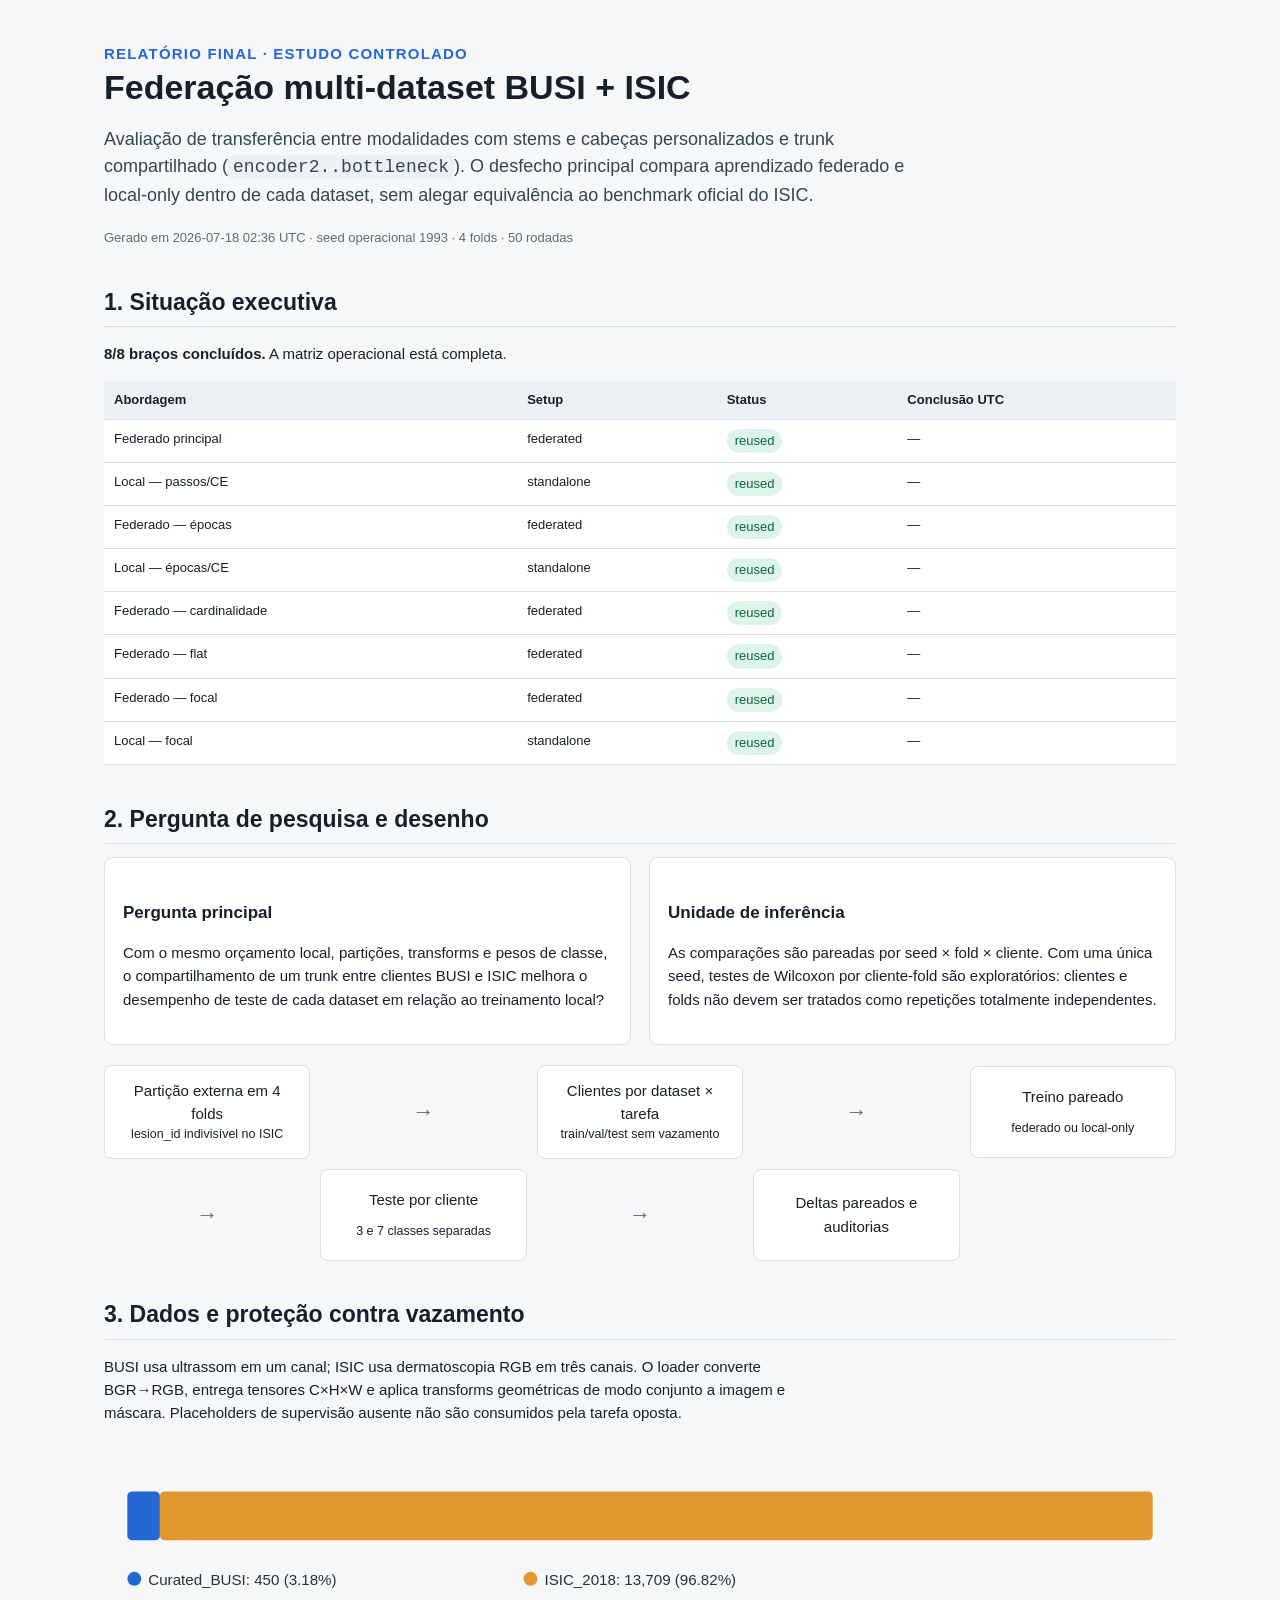
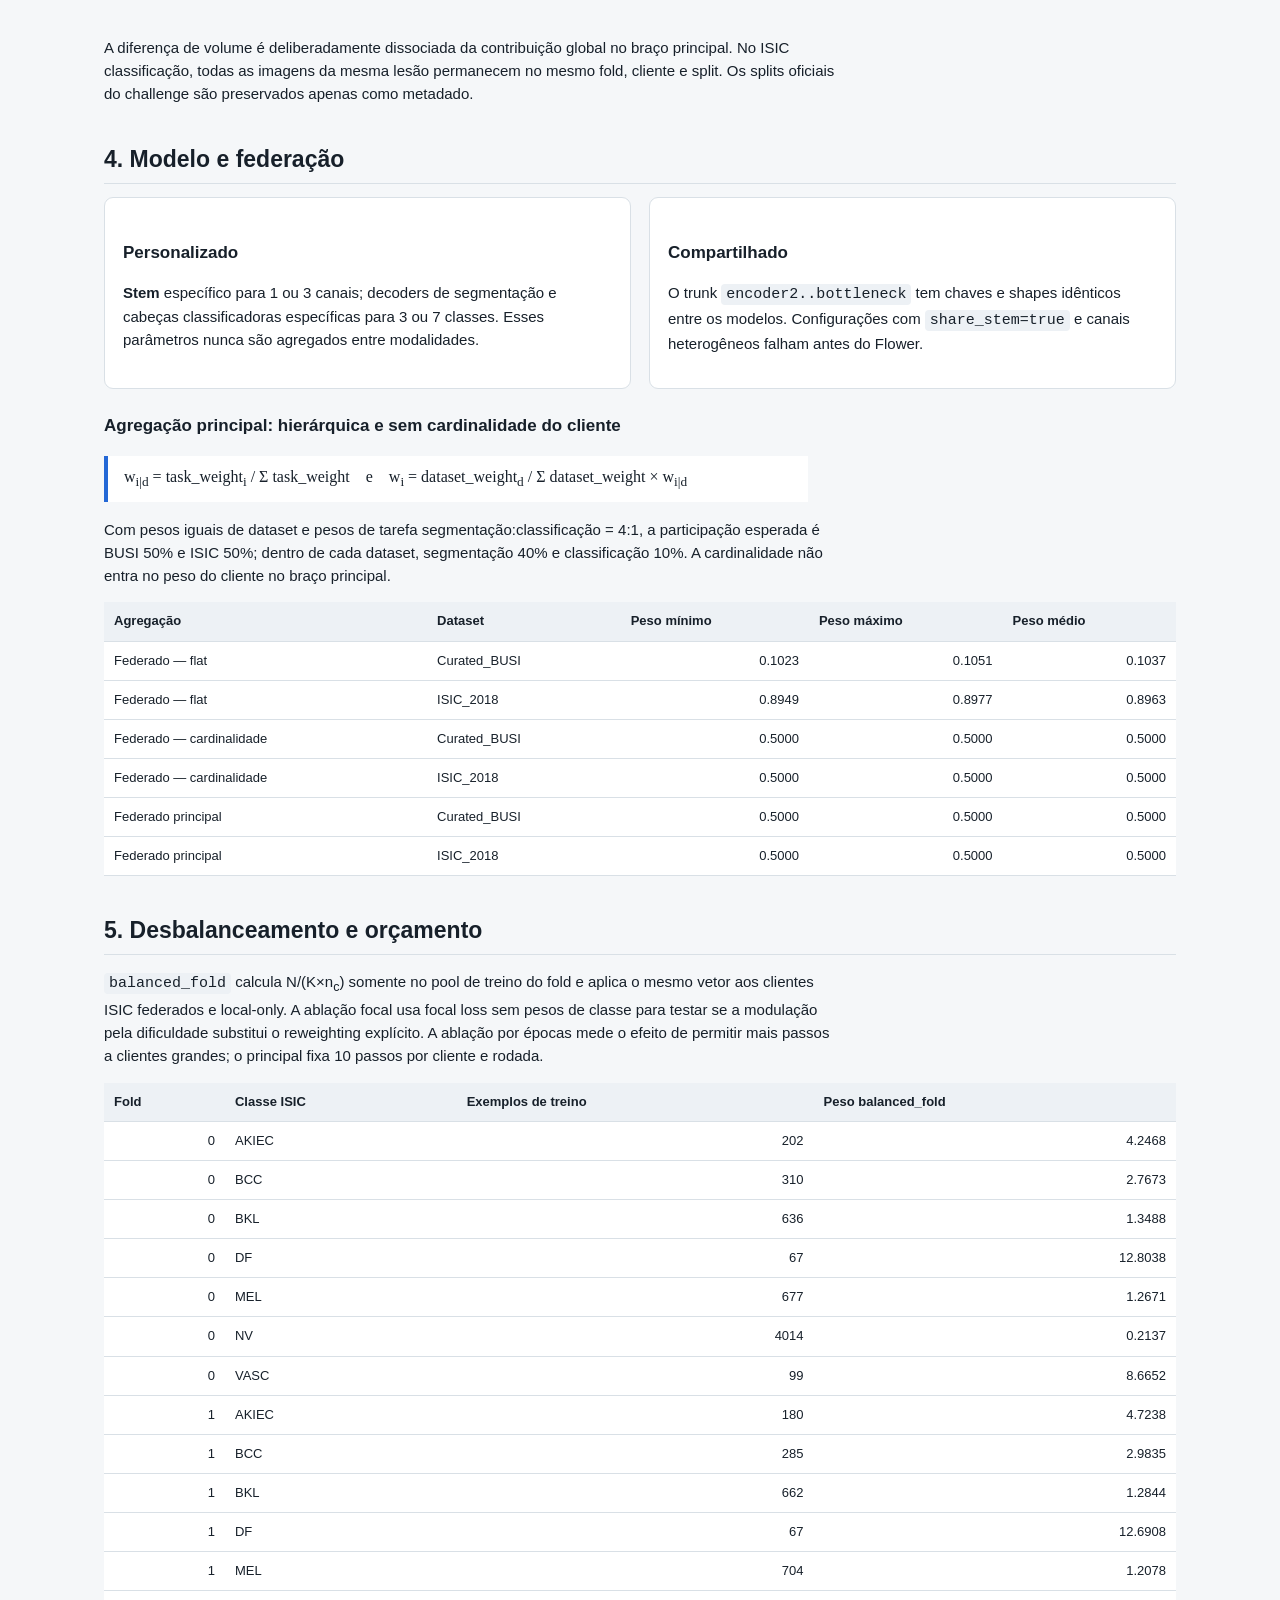
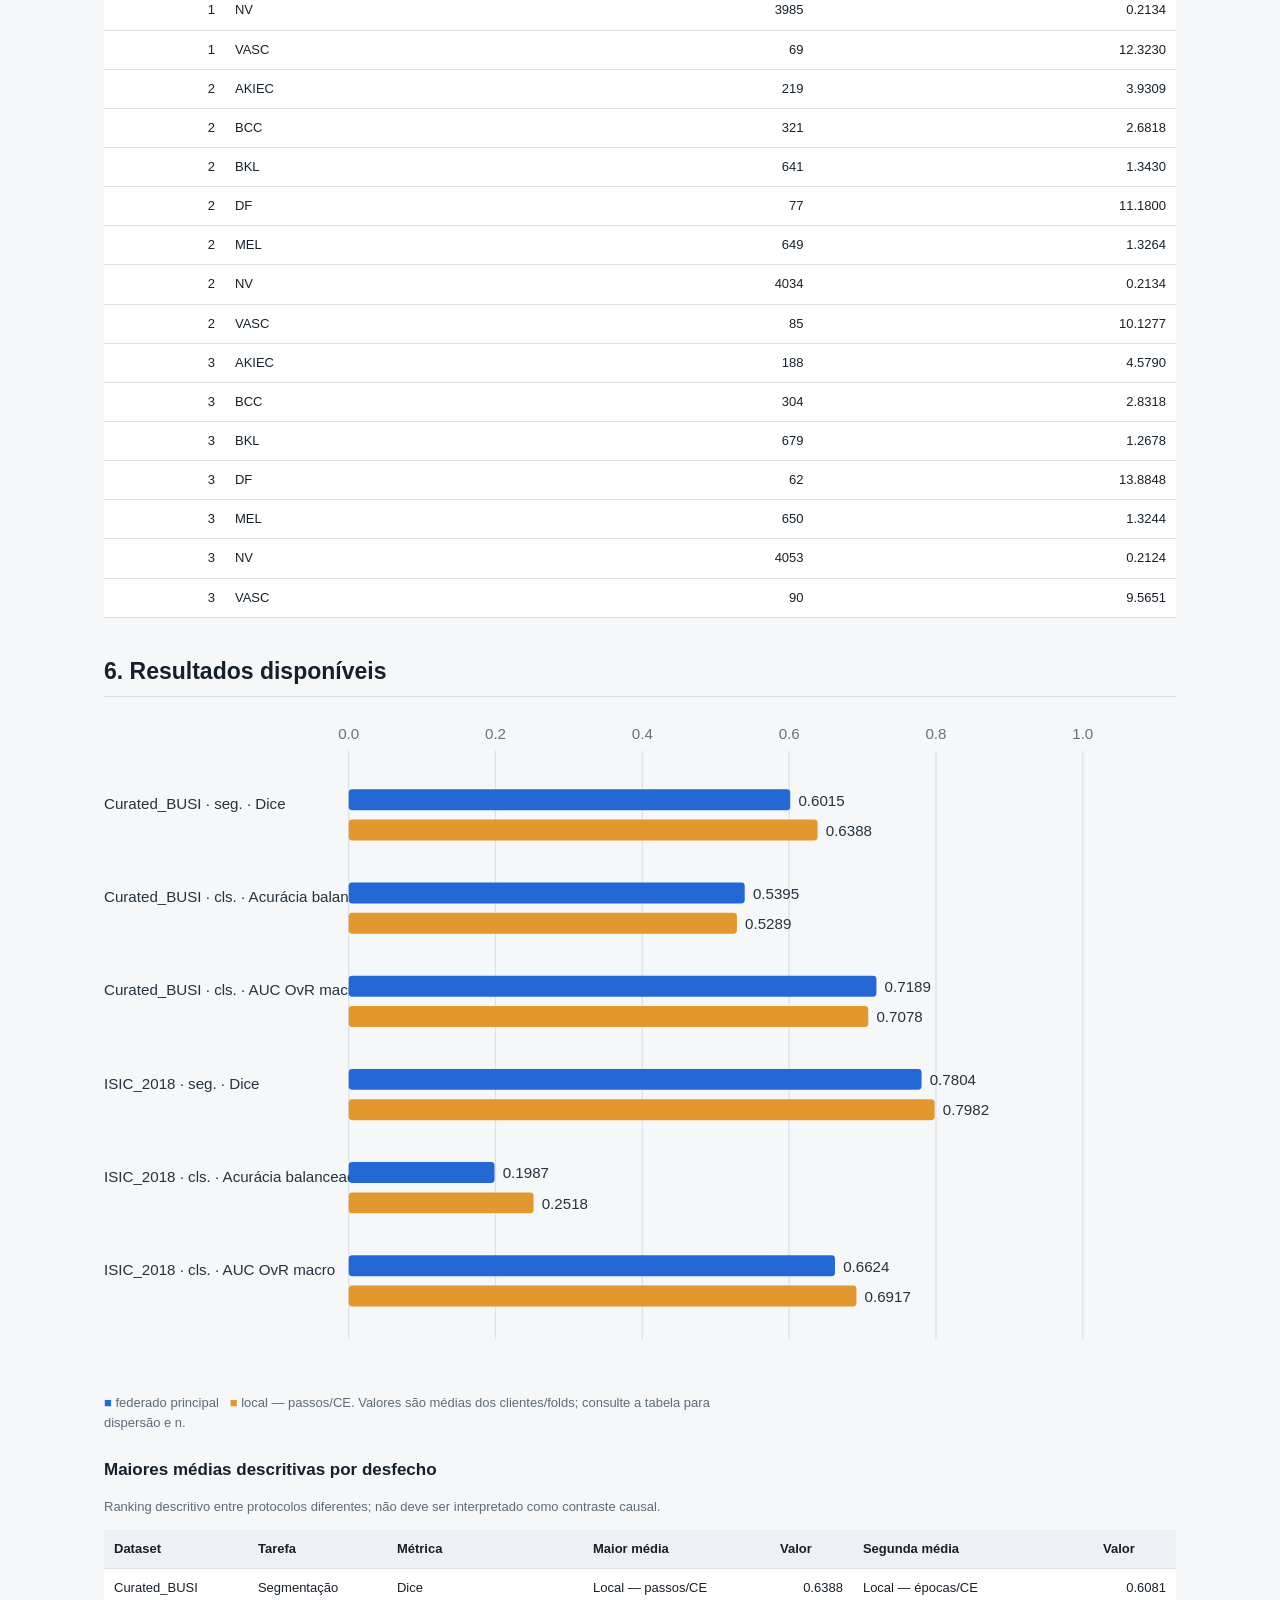
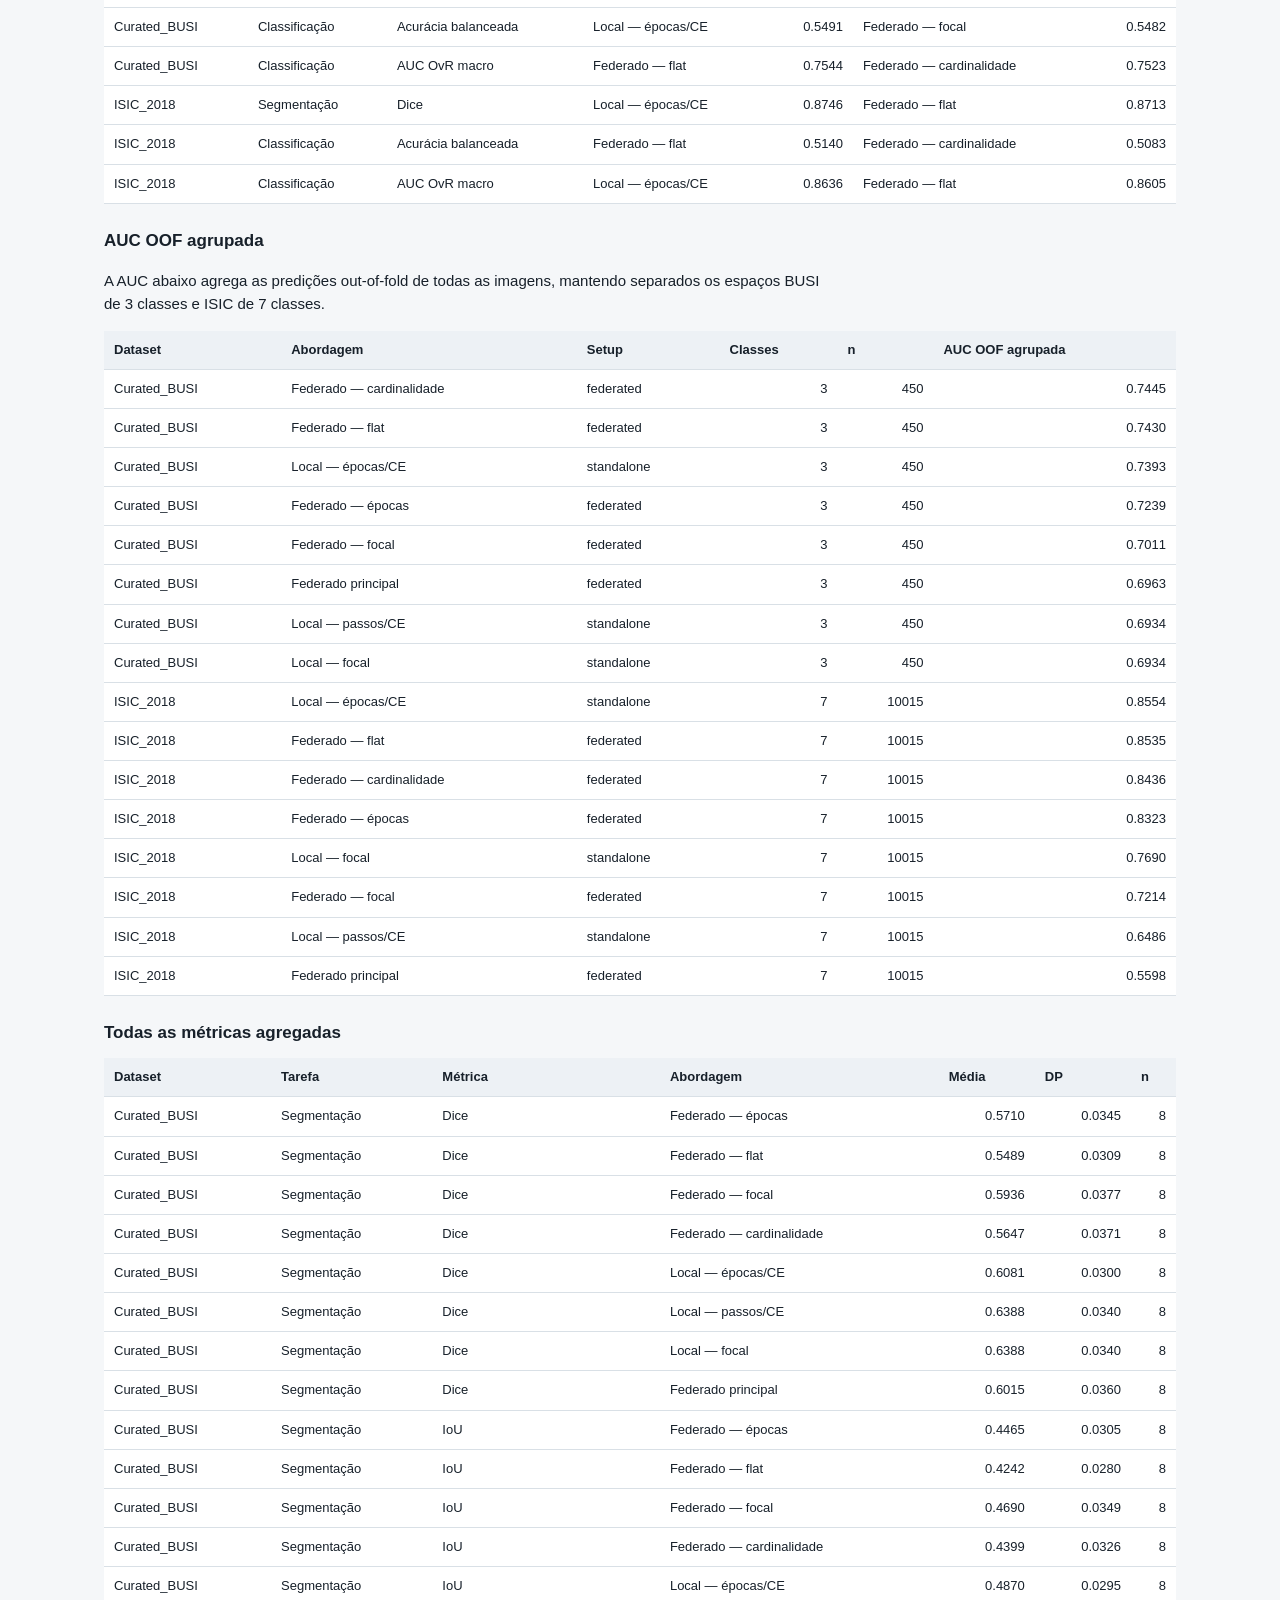
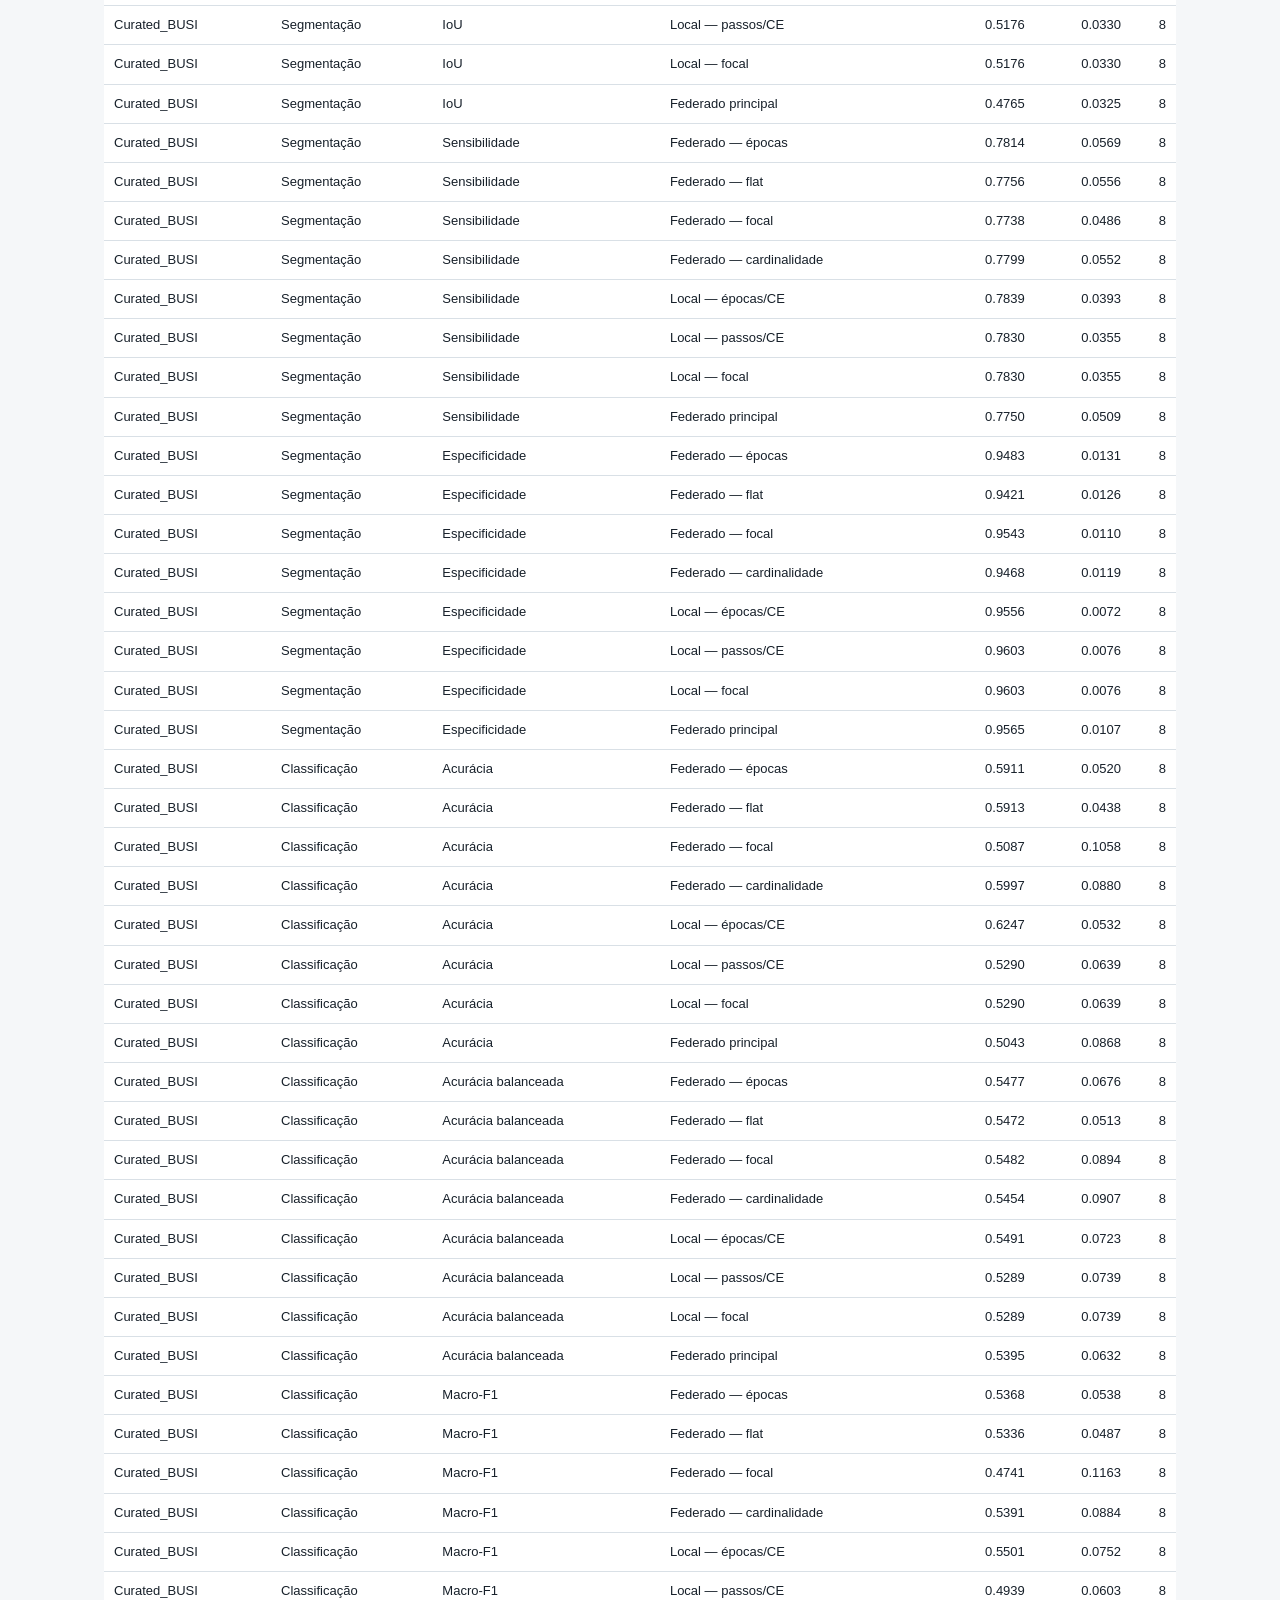
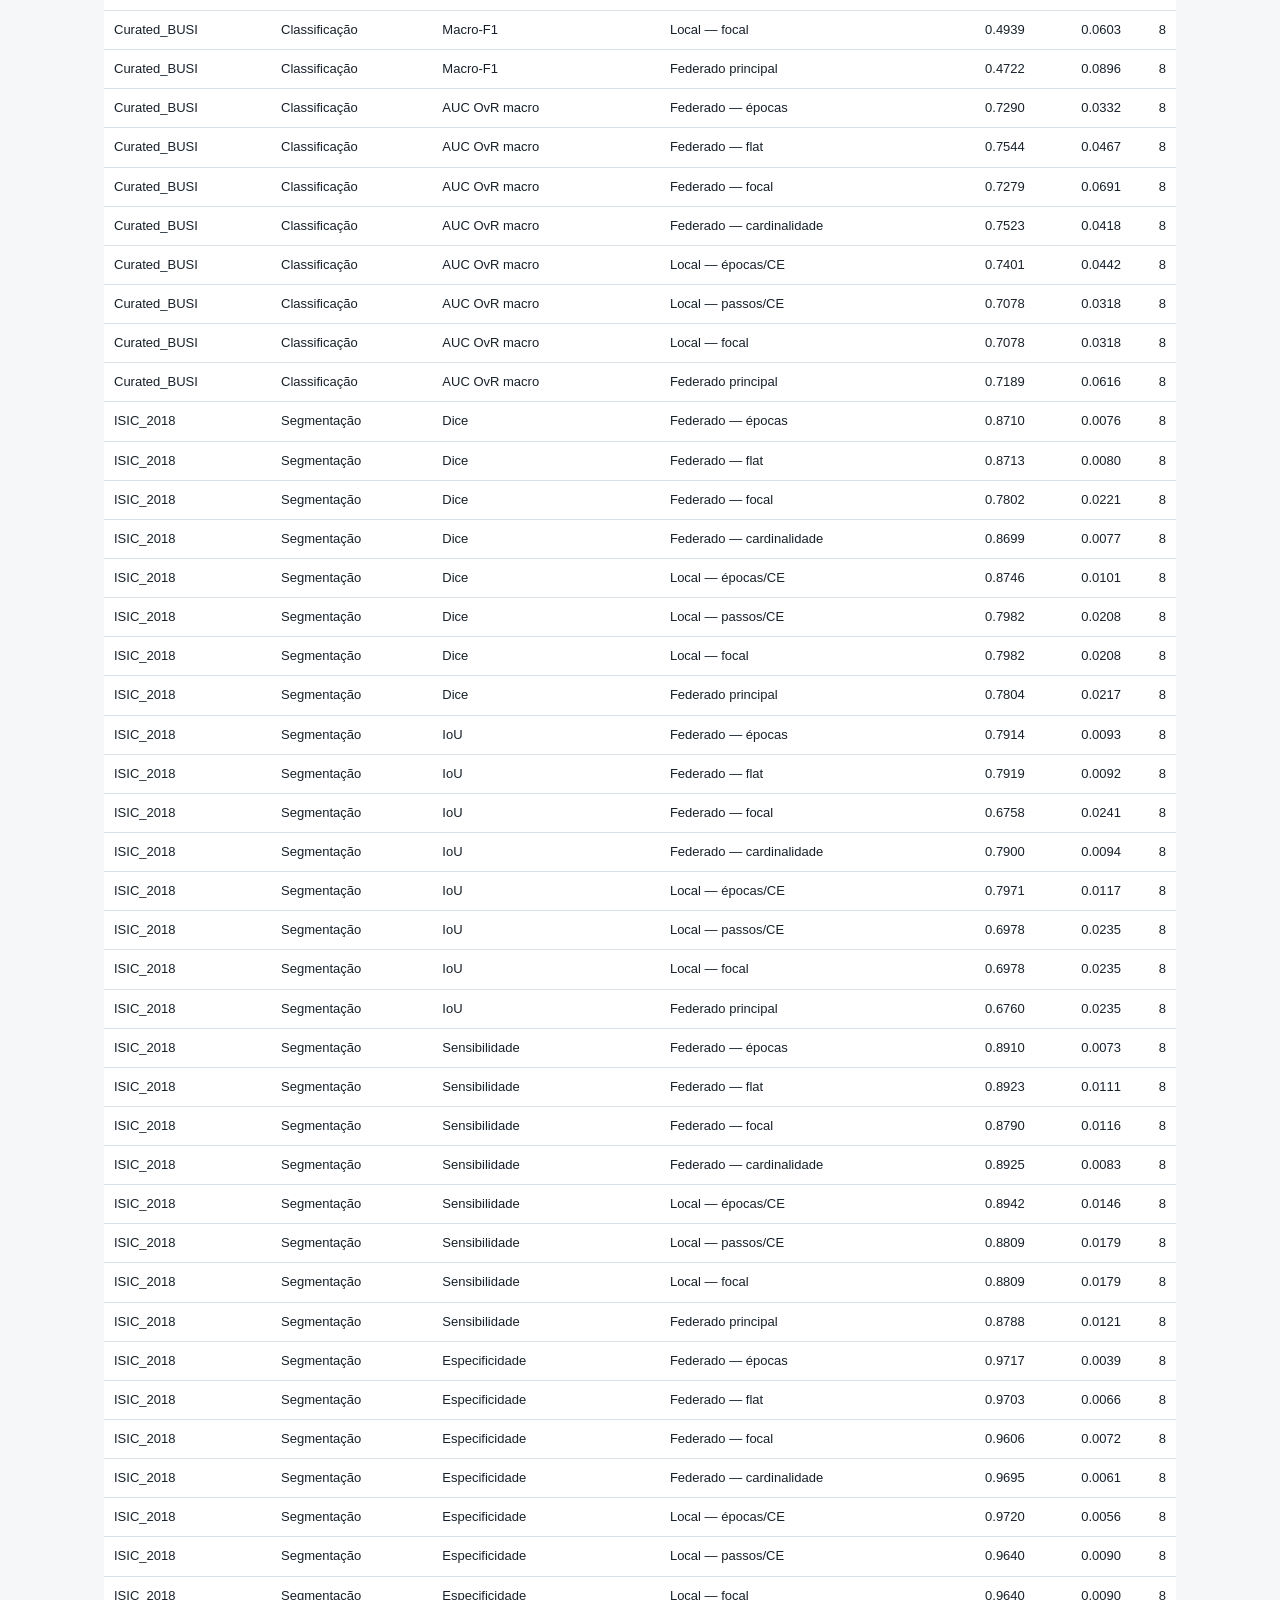
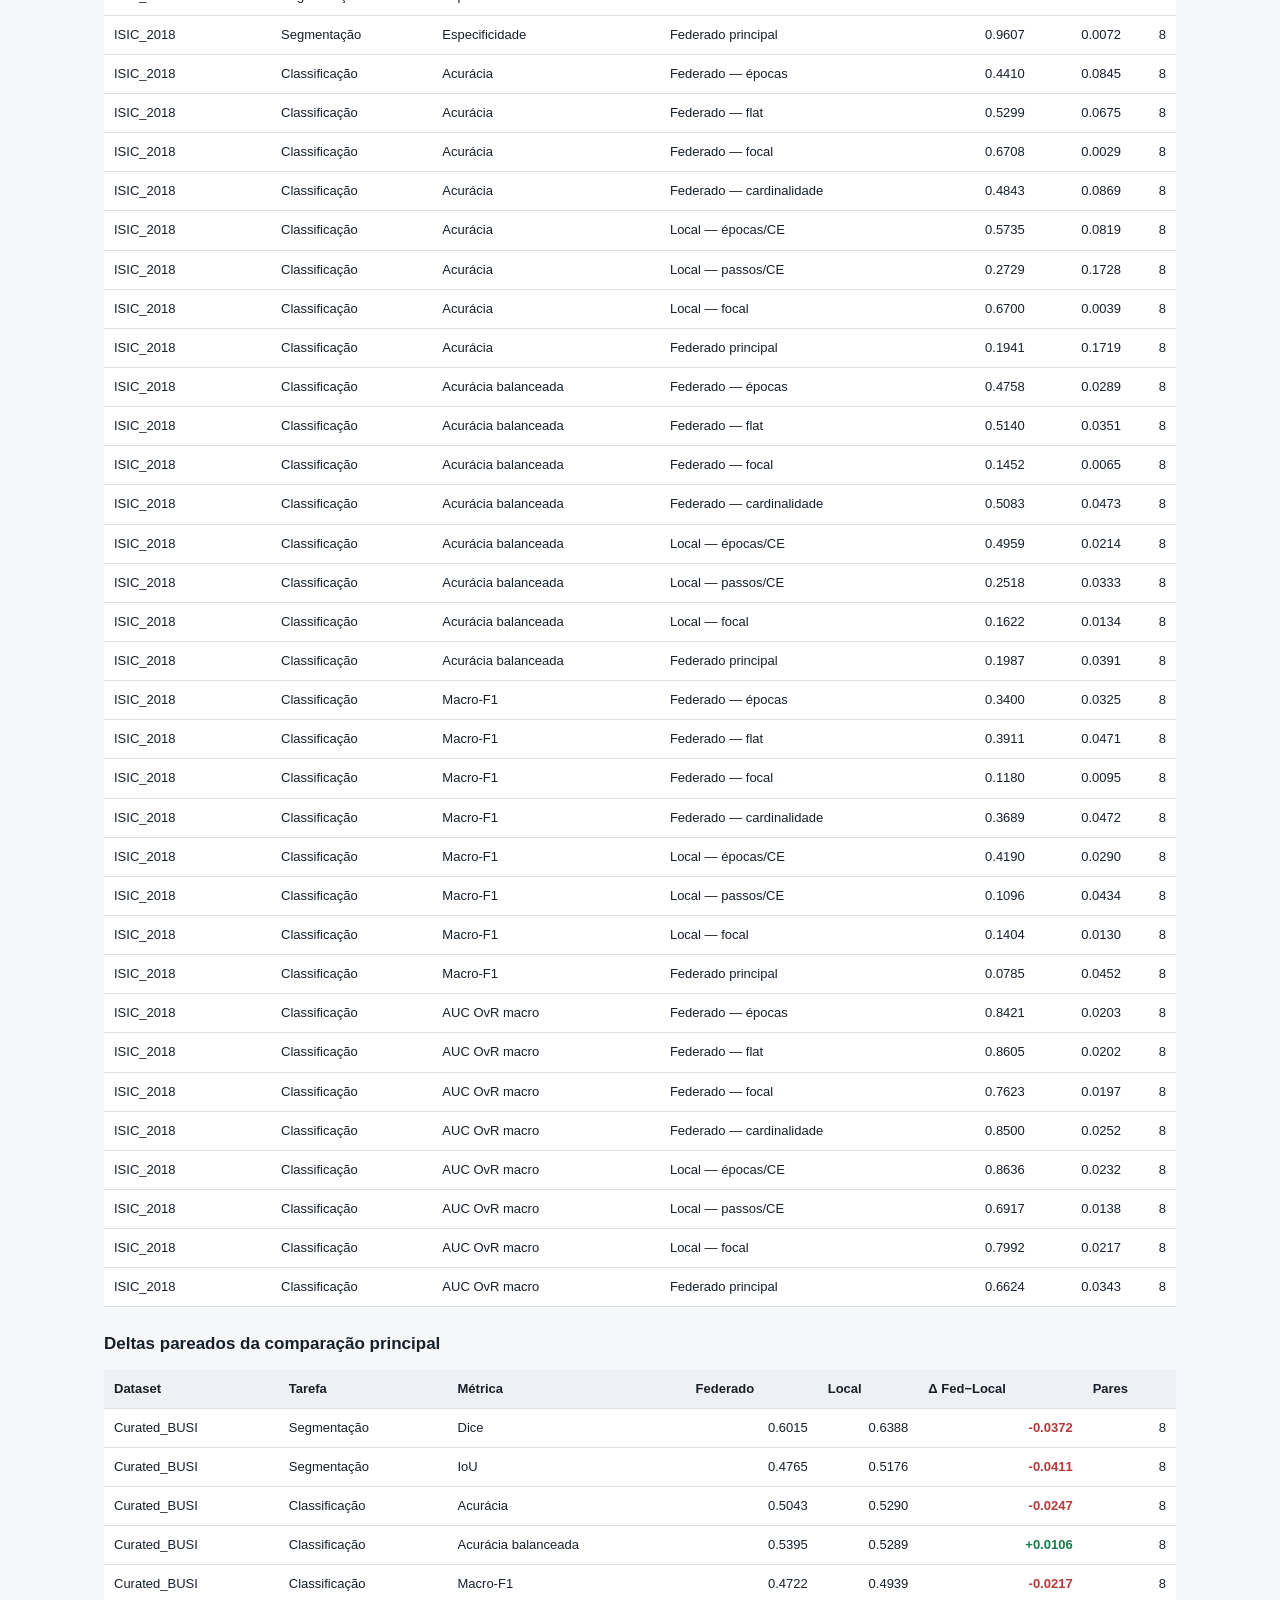
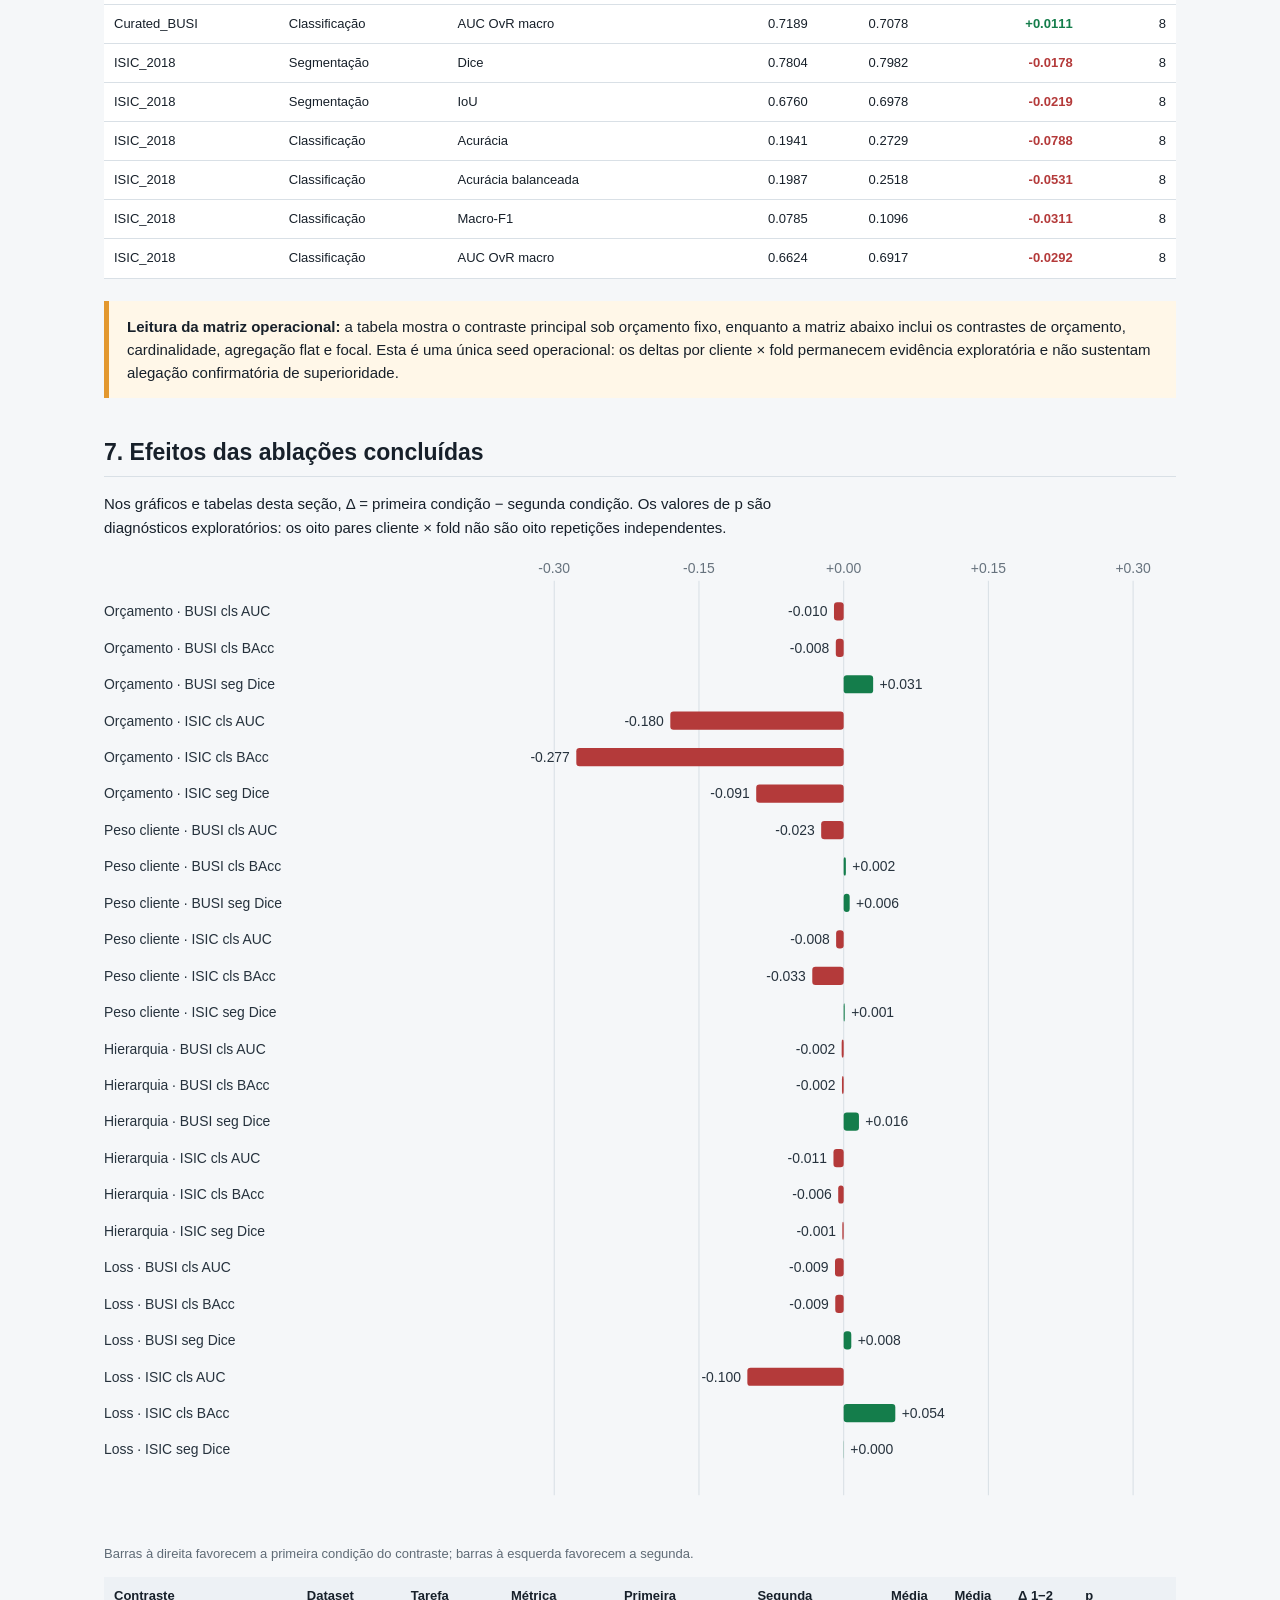
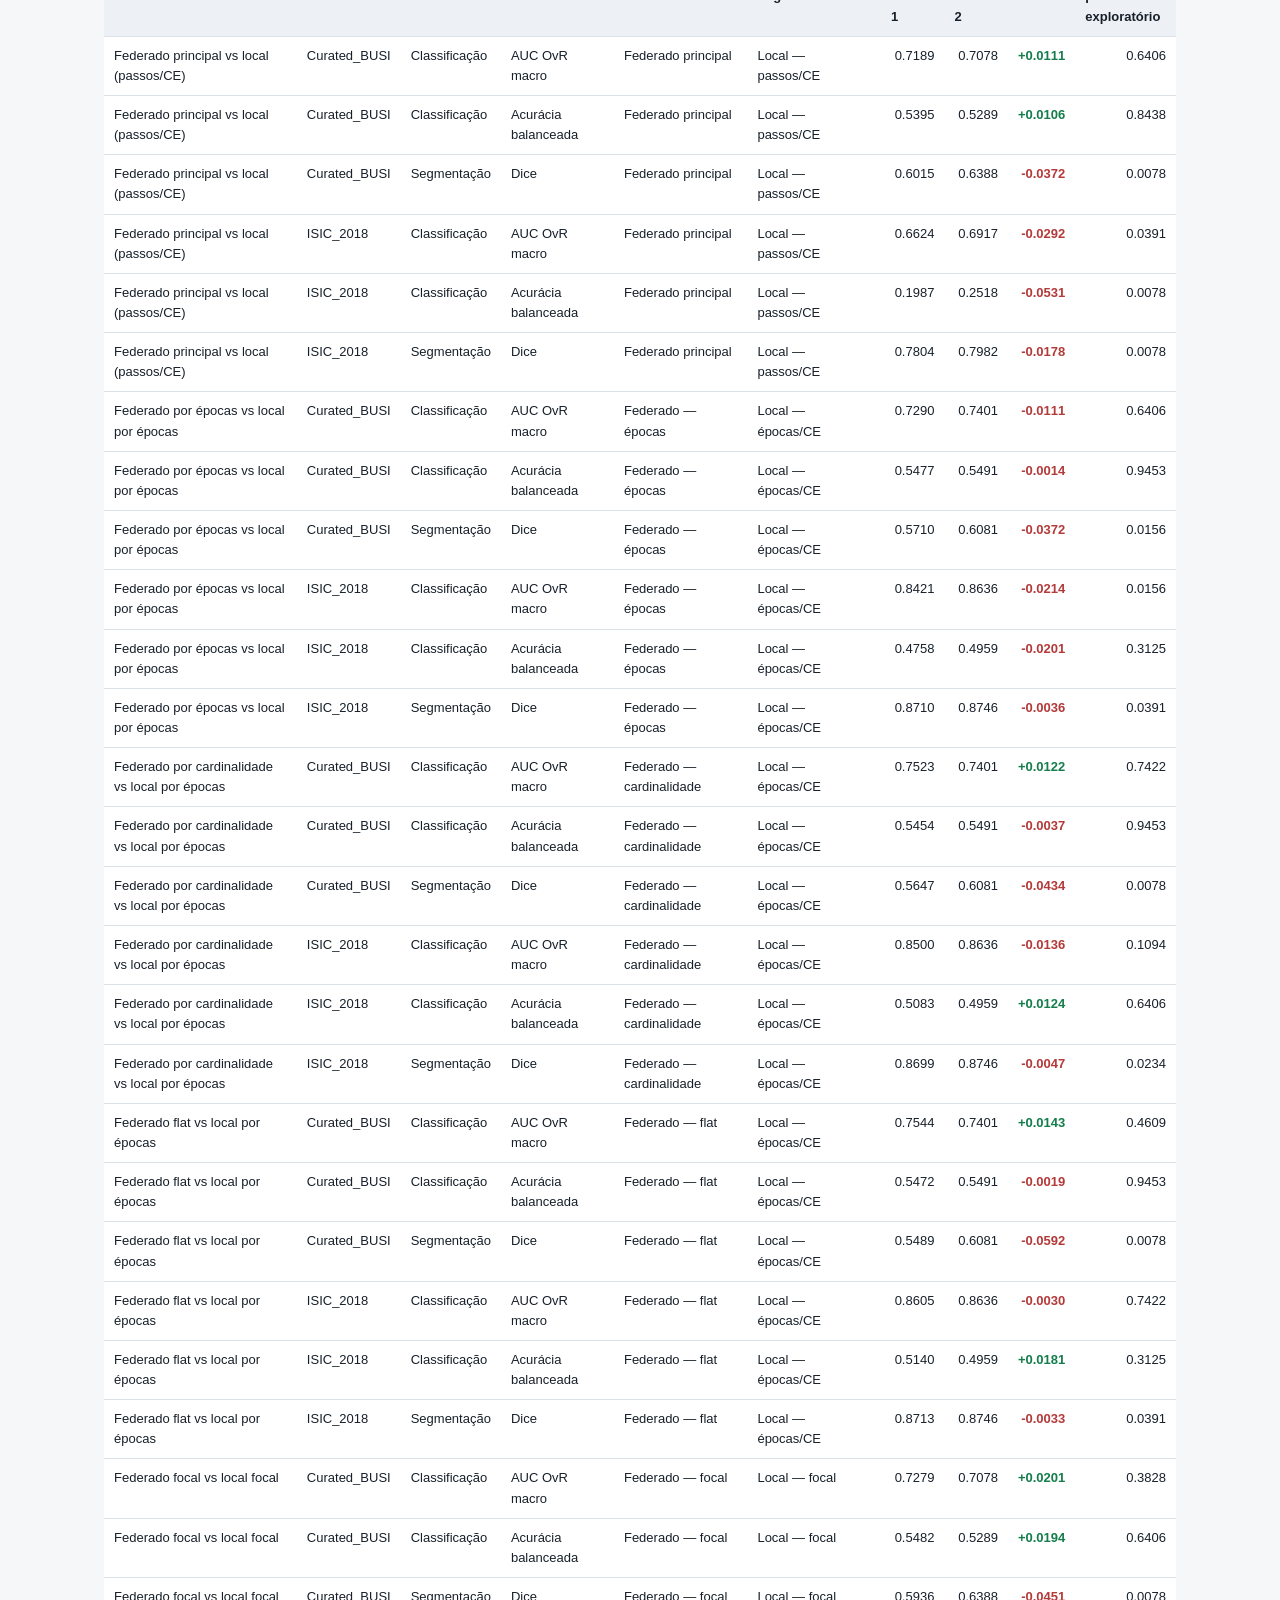
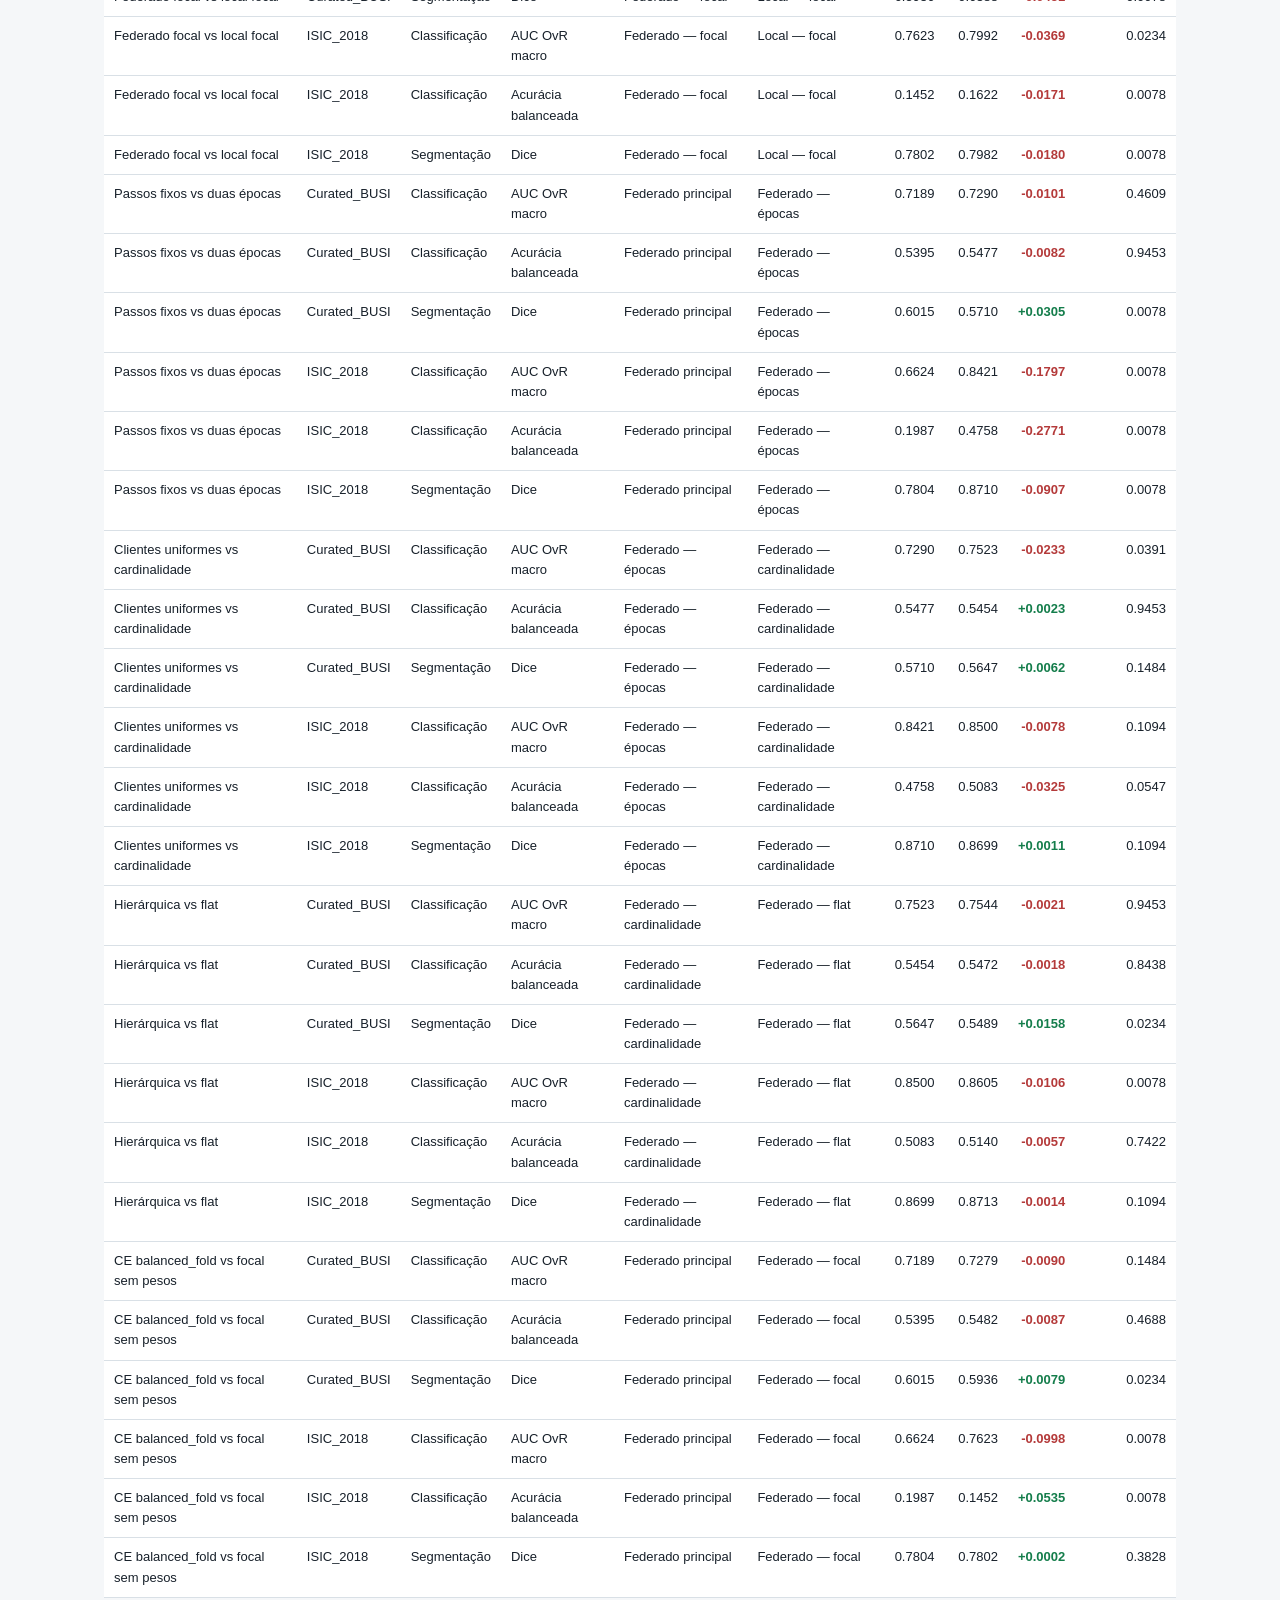
==== RELATORIO_EXECUTIVO_FEDERACAO_MULTI_DATASET.html @ 98d7ab04 "Add multi-arm federated study driver, budget/aggregation ablations Turns the single federated run in" ====
<!doctype html>
<html lang="pt-BR"><head><meta charset="utf-8"><meta name="viewport" content="width=device-width,initial-scale=1">
<title>Relatório executivo — Federação multi-dataset</title>
<style>
:root{--ink:#17202a;--muted:#5f6b76;--paper:#f5f7f9;--card:#fff;--line:#d9e0e6;--fed:#2468d6;--local:#e3982f;--ok:#147d4b;--bad:#b43a3a;--soft:#eaf1fb}
*{box-sizing:border-box} body{margin:0;background:var(--paper);color:var(--ink);font:15px/1.55 Inter,Segoe UI,Arial,sans-serif} li,code{overflow-wrap:anywhere;word-break:break-word}
main{max-width:1120px;margin:auto;padding:42px 24px 80px} h1{font-size:34px;line-height:1.15;margin:.2rem 0 .7rem} h2{font-size:23px;margin:2.3rem 0 .8rem;border-bottom:1px solid var(--line);padding-bottom:.35rem} h3{font-size:17px;margin:1.5rem 0 .45rem} p{max-width:88ch} .eyebrow{color:var(--fed);font-weight:700;letter-spacing:.08em;text-transform:uppercase} .lead{font-size:18px;color:#374451;max-width:82ch} .meta{color:var(--muted);font-size:13px} .notice{border-left:5px solid var(--local);background:#fff7e8;padding:14px 18px;margin:22px 0} .grid2{display:grid;grid-template-columns:repeat(2,minmax(0,1fr));gap:18px} .card{background:var(--card);border:1px solid var(--line);border-radius:9px;padding:18px} .kpi{font-size:26px;font-weight:700} .muted{color:var(--muted)} .table-wrap{overflow-x:auto;margin:12px 0 22px} table{border-collapse:collapse;width:100%;background:var(--card);font-size:13px} th,td{padding:9px 10px;border-bottom:1px solid var(--line);text-align:left;vertical-align:top} th{background:#edf1f5;font-weight:700} td.num{text-align:right;font-variant-numeric:tabular-nums} .status{display:inline-block;padding:2px 8px;border-radius:999px;background:#e9edf1} .status-complete,.status-reused{background:#dff4e9;color:#0d653b} .status-running{background:#e5efff;color:#1f58a8} .status-failed{background:#fde5e5;color:#972929} .status-planned,.status-missing{background:#f1f2f4;color:#5e6872} .delta-pos{color:var(--ok);font-weight:700} .delta-neg{color:var(--bad);font-weight:700} .flow{display:grid;grid-template-columns:repeat(5,1fr);align-items:center;gap:10px;margin:20px 0} .flow .step{background:var(--card);border:1px solid var(--line);border-radius:8px;padding:13px;text-align:center;min-height:92px;display:grid;place-items:center} .arrow{text-align:center;color:var(--muted);font-size:22px} .chart,.composition,.effect-chart{width:100%;height:auto;overflow:visible} .chart .grid,.effect-chart .grid{stroke:#d9e0e6;stroke-width:1} .chart .tick,.chart .label,.chart .value,.composition .label,.effect-chart .tick,.effect-chart .label,.effect-chart .value{fill:#26323d;font:13px Segoe UI,Arial,sans-serif} .chart .tick,.effect-chart .tick{fill:#66727d} .effect-positive{fill:var(--ok)} .effect-negative{fill:var(--bad)} .bar-fed,.legend-fed{fill:var(--fed)} .bar-local,.legend-local{fill:var(--local)} .key-findings li{margin:.65rem 0;max-width:94ch} code{background:#edf1f5;padding:2px 5px;border-radius:4px} .formula{font:16px Cambria,serif;background:var(--card);padding:12px 16px;border-left:4px solid var(--fed)} footer{margin-top:45px;color:var(--muted);font-size:12px;border-top:1px solid var(--line);padding-top:16px}
@media(max-width:760px){.grid2{grid-template-columns:1fr}.flow{grid-template-columns:1fr}.arrow{transform:rotate(90deg)}h1{font-size:28px}main{padding:26px 14px 60px}}
@media print{body{background:#fff}main{max-width:none}.card{break-inside:avoid}}
</style></head><body><main>
<div class="eyebrow">Relatório FINAL · estudo controlado</div>
<h1>Federação multi-dataset BUSI + ISIC</h1>
<p class="lead">Avaliação de transferência entre modalidades com stems e cabeças personalizados e trunk compartilhado (<code>encoder2..bottleneck</code>). O desfecho principal compara aprendizado federado e local-only dentro de cada dataset, sem alegar equivalência ao benchmark oficial do ISIC.</p>
<p class="meta">Gerado em 2026-07-18 02:36 UTC · seed operacional 1993 · 4 folds · 50 rodadas</p>
    

<h2>1. Situação executiva</h2><p><strong>8/8 braços concluídos.</strong> A matriz operacional está completa.</p><div class="table-wrap"><table><thead><tr><th>Abordagem</th><th>Setup</th><th>Status</th><th>Conclusão UTC</th></tr></thead><tbody><tr><td>Federado principal</td><td>federated</td><td><span class="status status-reused">reused</span></td><td>—</td></tr><tr><td>Local — passos/CE</td><td>standalone</td><td><span class="status status-reused">reused</span></td><td>—</td></tr><tr><td>Federado — épocas</td><td>federated</td><td><span class="status status-reused">reused</span></td><td>—</td></tr><tr><td>Local — épocas/CE</td><td>standalone</td><td><span class="status status-reused">reused</span></td><td>—</td></tr><tr><td>Federado — cardinalidade</td><td>federated</td><td><span class="status status-reused">reused</span></td><td>—</td></tr><tr><td>Federado — flat</td><td>federated</td><td><span class="status status-reused">reused</span></td><td>—</td></tr><tr><td>Federado — focal</td><td>federated</td><td><span class="status status-reused">reused</span></td><td>—</td></tr><tr><td>Local — focal</td><td>standalone</td><td><span class="status status-reused">reused</span></td><td>—</td></tr></tbody></table></div>

<h2>2. Pergunta de pesquisa e desenho</h2>
<div class="grid2"><div class="card"><h3>Pergunta principal</h3><p>Com o mesmo orçamento local, partições, transforms e pesos de classe, o compartilhamento de um trunk entre clientes BUSI e ISIC melhora o desempenho de teste de cada dataset em relação ao treinamento local?</p></div><div class="card"><h3>Unidade de inferência</h3><p>As comparações são pareadas por seed × fold × cliente. Com uma única seed, testes de Wilcoxon por cliente-fold são exploratórios: clientes e folds não devem ser tratados como repetições totalmente independentes.</p></div></div>
<div class="flow"><div class="step">Partição externa em 4 folds<br><small>lesion_id indivisível no ISIC</small></div><div class="arrow">→</div><div class="step">Clientes por dataset × tarefa<br><small>train/val/test sem vazamento</small></div><div class="arrow">→</div><div class="step">Treino pareado<br><small>federado ou local-only</small></div><div class="arrow">→</div><div class="step">Teste por cliente<br><small>3 e 7 classes separadas</small></div><div class="arrow">→</div><div class="step">Deltas pareados e auditorias</div></div>

<h2>3. Dados e proteção contra vazamento</h2>
<p>BUSI usa ultrassom em um canal; ISIC usa dermatoscopia RGB em três canais. O loader converte BGR→RGB, entrega tensores C×H×W e aplica transforms geométricas de modo conjunto a imagem e máscara. Placeholders de supervisão ausente não são consumidos pela tarefa oposta.</p>
<svg class="composition" viewBox="0 0 920 150" role="img" aria-label="Composição das imagens únicas por dataset"><title>Composição das imagens únicas</title><rect class="bar-fed" x="20.0" y="45" width="27.968076841584857" height="42" rx="4"/><rect class="bar-local" x="47.96807684158486" y="45" width="852.0319231584152" height="42" rx="4"/><circle class="legend-fed" cx="26.0" cy="120" r="6"/><text class="label" x="38.0" y="125">Curated_BUSI: 450 (3.18%)</text><circle class="legend-local" cx="366.0" cy="120" r="6"/><text class="label" x="378.0" y="125">ISIC_2018: 13,709 (96.82%)</text></svg>
<p>A diferença de volume é deliberadamente dissociada da contribuição global no braço principal. No ISIC classificação, todas as imagens da mesma lesão permanecem no mesmo fold, cliente e split. Os splits oficiais do challenge são preservados apenas como metadado.</p>

<h2>4. Modelo e federação</h2>
<div class="grid2"><div class="card"><h3>Personalizado</h3><p><strong>Stem</strong> específico para 1 ou 3 canais; decoders de segmentação e cabeças classificadoras específicas para 3 ou 7 classes. Esses parâmetros nunca são agregados entre modalidades.</p></div><div class="card"><h3>Compartilhado</h3><p>O trunk <code>encoder2..bottleneck</code> tem chaves e shapes idênticos entre os modelos. Configurações com <code>share_stem=true</code> e canais heterogêneos falham antes do Flower.</p></div></div>
<h3>Agregação principal: hierárquica e sem cardinalidade do cliente</h3>
<p class="formula">w<sub>i|d</sub> = task_weight<sub>i</sub> / Σ task_weight &nbsp;&nbsp; e &nbsp;&nbsp; w<sub>i</sub> = dataset_weight<sub>d</sub> / Σ dataset_weight × w<sub>i|d</sub></p>
<p>Com pesos iguais de dataset e pesos de tarefa segmentação:classificação = 4:1, a participação esperada é BUSI 50% e ISIC 50%; dentro de cada dataset, segmentação 40% e classificação 10%. A cardinalidade não entra no peso do cliente no braço principal.</p>
<div class="table-wrap"><table><thead><tr><th>Agregação</th><th>Dataset</th><th>Peso mínimo</th><th>Peso máximo</th><th>Peso médio</th></tr></thead><tbody><tr><td>Federado — flat</td><td>Curated_BUSI</td><td class="num">0.1023</td><td class="num">0.1051</td><td class="num">0.1037</td></tr><tr><td>Federado — flat</td><td>ISIC_2018</td><td class="num">0.8949</td><td class="num">0.8977</td><td class="num">0.8963</td></tr><tr><td>Federado — cardinalidade</td><td>Curated_BUSI</td><td class="num">0.5000</td><td class="num">0.5000</td><td class="num">0.5000</td></tr><tr><td>Federado — cardinalidade</td><td>ISIC_2018</td><td class="num">0.5000</td><td class="num">0.5000</td><td class="num">0.5000</td></tr><tr><td>Federado principal</td><td>Curated_BUSI</td><td class="num">0.5000</td><td class="num">0.5000</td><td class="num">0.5000</td></tr><tr><td>Federado principal</td><td>ISIC_2018</td><td class="num">0.5000</td><td class="num">0.5000</td><td class="num">0.5000</td></tr></tbody></table></div>

<h2>5. Desbalanceamento e orçamento</h2>
<p><code>balanced_fold</code> calcula N/(K×n<sub>c</sub>) somente no pool de treino do fold e aplica o mesmo vetor aos clientes ISIC federados e local-only. A ablação focal usa focal loss sem pesos de classe para testar se a modulação pela dificuldade substitui o reweighting explícito. A ablação por épocas mede o efeito de permitir mais passos a clientes grandes; o principal fixa 10 passos por cliente e rodada.</p>
<div class="table-wrap"><table><thead><tr><th>Fold</th><th>Classe ISIC</th><th>Exemplos de treino</th><th>Peso balanced_fold</th></tr></thead><tbody><tr><td class="num">0</td><td>AKIEC</td><td class="num">202</td><td class="num">4.2468</td></tr><tr><td class="num">0</td><td>BCC</td><td class="num">310</td><td class="num">2.7673</td></tr><tr><td class="num">0</td><td>BKL</td><td class="num">636</td><td class="num">1.3488</td></tr><tr><td class="num">0</td><td>DF</td><td class="num">67</td><td class="num">12.8038</td></tr><tr><td class="num">0</td><td>MEL</td><td class="num">677</td><td class="num">1.2671</td></tr><tr><td class="num">0</td><td>NV</td><td class="num">4014</td><td class="num">0.2137</td></tr><tr><td class="num">0</td><td>VASC</td><td class="num">99</td><td class="num">8.6652</td></tr><tr><td class="num">1</td><td>AKIEC</td><td class="num">180</td><td class="num">4.7238</td></tr><tr><td class="num">1</td><td>BCC</td><td class="num">285</td><td class="num">2.9835</td></tr><tr><td class="num">1</td><td>BKL</td><td class="num">662</td><td class="num">1.2844</td></tr><tr><td class="num">1</td><td>DF</td><td class="num">67</td><td class="num">12.6908</td></tr><tr><td class="num">1</td><td>MEL</td><td class="num">704</td><td class="num">1.2078</td></tr><tr><td class="num">1</td><td>NV</td><td class="num">3985</td><td class="num">0.2134</td></tr><tr><td class="num">1</td><td>VASC</td><td class="num">69</td><td class="num">12.3230</td></tr><tr><td class="num">2</td><td>AKIEC</td><td class="num">219</td><td class="num">3.9309</td></tr><tr><td class="num">2</td><td>BCC</td><td class="num">321</td><td class="num">2.6818</td></tr><tr><td class="num">2</td><td>BKL</td><td class="num">641</td><td class="num">1.3430</td></tr><tr><td class="num">2</td><td>DF</td><td class="num">77</td><td class="num">11.1800</td></tr><tr><td class="num">2</td><td>MEL</td><td class="num">649</td><td class="num">1.3264</td></tr><tr><td class="num">2</td><td>NV</td><td class="num">4034</td><td class="num">0.2134</td></tr><tr><td class="num">2</td><td>VASC</td><td class="num">85</td><td class="num">10.1277</td></tr><tr><td class="num">3</td><td>AKIEC</td><td class="num">188</td><td class="num">4.5790</td></tr><tr><td class="num">3</td><td>BCC</td><td class="num">304</td><td class="num">2.8318</td></tr><tr><td class="num">3</td><td>BKL</td><td class="num">679</td><td class="num">1.2678</td></tr><tr><td class="num">3</td><td>DF</td><td class="num">62</td><td class="num">13.8848</td></tr><tr><td class="num">3</td><td>MEL</td><td class="num">650</td><td class="num">1.3244</td></tr><tr><td class="num">3</td><td>NV</td><td class="num">4053</td><td class="num">0.2124</td></tr><tr><td class="num">3</td><td>VASC</td><td class="num">90</td><td class="num">9.5651</td></tr></tbody></table></div>

<h2>6. Resultados disponíveis</h2>
<svg class="chart" viewBox="0 0 920 570" role="img" aria-label="Comparação das métricas principais entre federado e local"><title>Comparação federado principal versus local</title><line class="grid" x1="210.0" x2="210.0" y1="35" y2="540"/><text class="tick" x="210.0" y="25" text-anchor="middle">0.0</text><line class="grid" x1="336.0" x2="336.0" y1="35" y2="540"/><text class="tick" x="336.0" y="25" text-anchor="middle">0.2</text><line class="grid" x1="462.0" x2="462.0" y1="35" y2="540"/><text class="tick" x="462.0" y="25" text-anchor="middle">0.4</text><line class="grid" x1="588.0" x2="588.0" y1="35" y2="540"/><text class="tick" x="588.0" y="25" text-anchor="middle">0.6</text><line class="grid" x1="714.0" x2="714.0" y1="35" y2="540"/><text class="tick" x="714.0" y="25" text-anchor="middle">0.8</text><line class="grid" x1="840.0" x2="840.0" y1="35" y2="540"/><text class="tick" x="840.0" y="25" text-anchor="middle">1.0</text><text class="label" x="0" y="85">Curated_BUSI · seg. · Dice</text><rect class="bar-fed" x="210" y="68" width="378.9518054002487" height="18" rx="3"/><text class="value" x="595.9518054002488" y="82">0.6015</text><rect class="bar-local" x="210" y="94" width="402.4189828048306" height="18" rx="3"/><text class="value" x="619.4189828048306" y="108">0.6388</text><text class="label" x="0" y="165">Curated_BUSI · cls. · Acurácia balanceada</text><rect class="bar-fed" x="210" y="148" width="339.8854166666667" height="18" rx="3"/><text class="value" x="556.8854166666667" y="162">0.5395</text><rect class="bar-local" x="210" y="174" width="333.1909722222223" height="18" rx="3"/><text class="value" x="550.1909722222223" y="188">0.5289</text><text class="label" x="0" y="245">Curated_BUSI · cls. · AUC OvR macro</text><rect class="bar-fed" x="210" y="228" width="452.92895168166774" height="18" rx="3"/><text class="value" x="669.9289516816677" y="242">0.7189</text><rect class="bar-local" x="210" y="254" width="445.93326848164065" height="18" rx="3"/><text class="value" x="662.9332684816407" y="268">0.7078</text><text class="label" x="0" y="325">ISIC_2018 · seg. · Dice</text><rect class="bar-fed" x="210" y="308" width="491.6227633488275" height="18" rx="3"/><text class="value" x="708.6227633488274" y="322">0.7804</text><rect class="bar-local" x="210" y="334" width="502.85858019595935" height="18" rx="3"/><text class="value" x="719.8585801959593" y="348">0.7982</text><text class="label" x="0" y="405">ISIC_2018 · cls. · Acurácia balanceada</text><rect class="bar-fed" x="210" y="388" width="125.1622163279318" height="18" rx="3"/><text class="value" x="342.1622163279318" y="402">0.1987</text><rect class="bar-local" x="210" y="414" width="158.64200715780774" height="18" rx="3"/><text class="value" x="375.6420071578077" y="428">0.2518</text><text class="label" x="0" y="485">ISIC_2018 · cls. · AUC OvR macro</text><rect class="bar-fed" x="210" y="468" width="417.33596699780213" height="18" rx="3"/><text class="value" x="634.3359669978022" y="482">0.6624</text><rect class="bar-local" x="210" y="494" width="435.7505154087919" height="18" rx="3"/><text class="value" x="652.7505154087919" y="508">0.6917</text></svg>
<p class="meta"><span style="color:var(--fed)">■</span> federado principal &nbsp; <span style="color:var(--local)">■</span> local — passos/CE. Valores são médias dos clientes/folds; consulte a tabela para dispersão e n.</p>
<h3>Maiores médias descritivas por desfecho</h3>
<p class="meta">Ranking descritivo entre protocolos diferentes; não deve ser interpretado como contraste causal.</p>
<div class="table-wrap"><table><thead><tr><th>Dataset</th><th>Tarefa</th><th>Métrica</th><th>Maior média</th><th>Valor</th><th>Segunda média</th><th>Valor</th></tr></thead><tbody><tr><td>Curated_BUSI</td><td>Segmentação</td><td>Dice</td><td>Local — passos/CE</td><td class="num">0.6388</td><td>Local — épocas/CE</td><td class="num">0.6081</td></tr><tr><td>Curated_BUSI</td><td>Classificação</td><td>Acurácia balanceada</td><td>Local — épocas/CE</td><td class="num">0.5491</td><td>Federado — focal</td><td class="num">0.5482</td></tr><tr><td>Curated_BUSI</td><td>Classificação</td><td>AUC OvR macro</td><td>Federado — flat</td><td class="num">0.7544</td><td>Federado — cardinalidade</td><td class="num">0.7523</td></tr><tr><td>ISIC_2018</td><td>Segmentação</td><td>Dice</td><td>Local — épocas/CE</td><td class="num">0.8746</td><td>Federado — flat</td><td class="num">0.8713</td></tr><tr><td>ISIC_2018</td><td>Classificação</td><td>Acurácia balanceada</td><td>Federado — flat</td><td class="num">0.5140</td><td>Federado — cardinalidade</td><td class="num">0.5083</td></tr><tr><td>ISIC_2018</td><td>Classificação</td><td>AUC OvR macro</td><td>Local — épocas/CE</td><td class="num">0.8636</td><td>Federado — flat</td><td class="num">0.8605</td></tr></tbody></table></div>

<h3>AUC OOF agrupada</h3>
<p>A AUC abaixo agrega as predições out-of-fold de todas as imagens, mantendo separados os espaços BUSI de 3 classes e ISIC de 7 classes.</p>
<div class="table-wrap"><table><thead><tr><th>Dataset</th><th>Abordagem</th><th>Setup</th><th>Classes</th><th>n</th><th>AUC OOF agrupada</th></tr></thead><tbody><tr><td>Curated_BUSI</td><td>Federado — cardinalidade</td><td>federated</td><td class="num">3</td><td class="num">450</td><td class="num">0.7445</td></tr><tr><td>Curated_BUSI</td><td>Federado — flat</td><td>federated</td><td class="num">3</td><td class="num">450</td><td class="num">0.7430</td></tr><tr><td>Curated_BUSI</td><td>Local — épocas/CE</td><td>standalone</td><td class="num">3</td><td class="num">450</td><td class="num">0.7393</td></tr><tr><td>Curated_BUSI</td><td>Federado — épocas</td><td>federated</td><td class="num">3</td><td class="num">450</td><td class="num">0.7239</td></tr><tr><td>Curated_BUSI</td><td>Federado — focal</td><td>federated</td><td class="num">3</td><td class="num">450</td><td class="num">0.7011</td></tr><tr><td>Curated_BUSI</td><td>Federado principal</td><td>federated</td><td class="num">3</td><td class="num">450</td><td class="num">0.6963</td></tr><tr><td>Curated_BUSI</td><td>Local — passos/CE</td><td>standalone</td><td class="num">3</td><td class="num">450</td><td class="num">0.6934</td></tr><tr><td>Curated_BUSI</td><td>Local — focal</td><td>standalone</td><td class="num">3</td><td class="num">450</td><td class="num">0.6934</td></tr><tr><td>ISIC_2018</td><td>Local — épocas/CE</td><td>standalone</td><td class="num">7</td><td class="num">10015</td><td class="num">0.8554</td></tr><tr><td>ISIC_2018</td><td>Federado — flat</td><td>federated</td><td class="num">7</td><td class="num">10015</td><td class="num">0.8535</td></tr><tr><td>ISIC_2018</td><td>Federado — cardinalidade</td><td>federated</td><td class="num">7</td><td class="num">10015</td><td class="num">0.8436</td></tr><tr><td>ISIC_2018</td><td>Federado — épocas</td><td>federated</td><td class="num">7</td><td class="num">10015</td><td class="num">0.8323</td></tr><tr><td>ISIC_2018</td><td>Local — focal</td><td>standalone</td><td class="num">7</td><td class="num">10015</td><td class="num">0.7690</td></tr><tr><td>ISIC_2018</td><td>Federado — focal</td><td>federated</td><td class="num">7</td><td class="num">10015</td><td class="num">0.7214</td></tr><tr><td>ISIC_2018</td><td>Local — passos/CE</td><td>standalone</td><td class="num">7</td><td class="num">10015</td><td class="num">0.6486</td></tr><tr><td>ISIC_2018</td><td>Federado principal</td><td>federated</td><td class="num">7</td><td class="num">10015</td><td class="num">0.5598</td></tr></tbody></table></div>

<h3>Todas as métricas agregadas</h3>
<div class="table-wrap"><table><thead><tr><th>Dataset</th><th>Tarefa</th><th>Métrica</th><th>Abordagem</th><th>Média</th><th>DP</th><th>n</th></tr></thead><tbody><tr><td>Curated_BUSI</td><td>Segmentação</td><td>Dice</td><td>Federado — épocas</td><td class="num">0.5710</td><td class="num">0.0345</td><td class="num">8</td></tr><tr><td>Curated_BUSI</td><td>Segmentação</td><td>Dice</td><td>Federado — flat</td><td class="num">0.5489</td><td class="num">0.0309</td><td class="num">8</td></tr><tr><td>Curated_BUSI</td><td>Segmentação</td><td>Dice</td><td>Federado — focal</td><td class="num">0.5936</td><td class="num">0.0377</td><td class="num">8</td></tr><tr><td>Curated_BUSI</td><td>Segmentação</td><td>Dice</td><td>Federado — cardinalidade</td><td class="num">0.5647</td><td class="num">0.0371</td><td class="num">8</td></tr><tr><td>Curated_BUSI</td><td>Segmentação</td><td>Dice</td><td>Local — épocas/CE</td><td class="num">0.6081</td><td class="num">0.0300</td><td class="num">8</td></tr><tr><td>Curated_BUSI</td><td>Segmentação</td><td>Dice</td><td>Local — passos/CE</td><td class="num">0.6388</td><td class="num">0.0340</td><td class="num">8</td></tr><tr><td>Curated_BUSI</td><td>Segmentação</td><td>Dice</td><td>Local — focal</td><td class="num">0.6388</td><td class="num">0.0340</td><td class="num">8</td></tr><tr><td>Curated_BUSI</td><td>Segmentação</td><td>Dice</td><td>Federado principal</td><td class="num">0.6015</td><td class="num">0.0360</td><td class="num">8</td></tr><tr><td>Curated_BUSI</td><td>Segmentação</td><td>IoU</td><td>Federado — épocas</td><td class="num">0.4465</td><td class="num">0.0305</td><td class="num">8</td></tr><tr><td>Curated_BUSI</td><td>Segmentação</td><td>IoU</td><td>Federado — flat</td><td class="num">0.4242</td><td class="num">0.0280</td><td class="num">8</td></tr><tr><td>Curated_BUSI</td><td>Segmentação</td><td>IoU</td><td>Federado — focal</td><td class="num">0.4690</td><td class="num">0.0349</td><td class="num">8</td></tr><tr><td>Curated_BUSI</td><td>Segmentação</td><td>IoU</td><td>Federado — cardinalidade</td><td class="num">0.4399</td><td class="num">0.0326</td><td class="num">8</td></tr><tr><td>Curated_BUSI</td><td>Segmentação</td><td>IoU</td><td>Local — épocas/CE</td><td class="num">0.4870</td><td class="num">0.0295</td><td class="num">8</td></tr><tr><td>Curated_BUSI</td><td>Segmentação</td><td>IoU</td><td>Local — passos/CE</td><td class="num">0.5176</td><td class="num">0.0330</td><td class="num">8</td></tr><tr><td>Curated_BUSI</td><td>Segmentação</td><td>IoU</td><td>Local — focal</td><td class="num">0.5176</td><td class="num">0.0330</td><td class="num">8</td></tr><tr><td>Curated_BUSI</td><td>Segmentação</td><td>IoU</td><td>Federado principal</td><td class="num">0.4765</td><td class="num">0.0325</td><td class="num">8</td></tr><tr><td>Curated_BUSI</td><td>Segmentação</td><td>Sensibilidade</td><td>Federado — épocas</td><td class="num">0.7814</td><td class="num">0.0569</td><td class="num">8</td></tr><tr><td>Curated_BUSI</td><td>Segmentação</td><td>Sensibilidade</td><td>Federado — flat</td><td class="num">0.7756</td><td class="num">0.0556</td><td class="num">8</td></tr><tr><td>Curated_BUSI</td><td>Segmentação</td><td>Sensibilidade</td><td>Federado — focal</td><td class="num">0.7738</td><td class="num">0.0486</td><td class="num">8</td></tr><tr><td>Curated_BUSI</td><td>Segmentação</td><td>Sensibilidade</td><td>Federado — cardinalidade</td><td class="num">0.7799</td><td class="num">0.0552</td><td class="num">8</td></tr><tr><td>Curated_BUSI</td><td>Segmentação</td><td>Sensibilidade</td><td>Local — épocas/CE</td><td class="num">0.7839</td><td class="num">0.0393</td><td class="num">8</td></tr><tr><td>Curated_BUSI</td><td>Segmentação</td><td>Sensibilidade</td><td>Local — passos/CE</td><td class="num">0.7830</td><td class="num">0.0355</td><td class="num">8</td></tr><tr><td>Curated_BUSI</td><td>Segmentação</td><td>Sensibilidade</td><td>Local — focal</td><td class="num">0.7830</td><td class="num">0.0355</td><td class="num">8</td></tr><tr><td>Curated_BUSI</td><td>Segmentação</td><td>Sensibilidade</td><td>Federado principal</td><td class="num">0.7750</td><td class="num">0.0509</td><td class="num">8</td></tr><tr><td>Curated_BUSI</td><td>Segmentação</td><td>Especificidade</td><td>Federado — épocas</td><td class="num">0.9483</td><td class="num">0.0131</td><td class="num">8</td></tr><tr><td>Curated_BUSI</td><td>Segmentação</td><td>Especificidade</td><td>Federado — flat</td><td class="num">0.9421</td><td class="num">0.0126</td><td class="num">8</td></tr><tr><td>Curated_BUSI</td><td>Segmentação</td><td>Especificidade</td><td>Federado — focal</td><td class="num">0.9543</td><td class="num">0.0110</td><td class="num">8</td></tr><tr><td>Curated_BUSI</td><td>Segmentação</td><td>Especificidade</td><td>Federado — cardinalidade</td><td class="num">0.9468</td><td class="num">0.0119</td><td class="num">8</td></tr><tr><td>Curated_BUSI</td><td>Segmentação</td><td>Especificidade</td><td>Local — épocas/CE</td><td class="num">0.9556</td><td class="num">0.0072</td><td class="num">8</td></tr><tr><td>Curated_BUSI</td><td>Segmentação</td><td>Especificidade</td><td>Local — passos/CE</td><td class="num">0.9603</td><td class="num">0.0076</td><td class="num">8</td></tr><tr><td>Curated_BUSI</td><td>Segmentação</td><td>Especificidade</td><td>Local — focal</td><td class="num">0.9603</td><td class="num">0.0076</td><td class="num">8</td></tr><tr><td>Curated_BUSI</td><td>Segmentação</td><td>Especificidade</td><td>Federado principal</td><td class="num">0.9565</td><td class="num">0.0107</td><td class="num">8</td></tr><tr><td>Curated_BUSI</td><td>Classificação</td><td>Acurácia</td><td>Federado — épocas</td><td class="num">0.5911</td><td class="num">0.0520</td><td class="num">8</td></tr><tr><td>Curated_BUSI</td><td>Classificação</td><td>Acurácia</td><td>Federado — flat</td><td class="num">0.5913</td><td class="num">0.0438</td><td class="num">8</td></tr><tr><td>Curated_BUSI</td><td>Classificação</td><td>Acurácia</td><td>Federado — focal</td><td class="num">0.5087</td><td class="num">0.1058</td><td class="num">8</td></tr><tr><td>Curated_BUSI</td><td>Classificação</td><td>Acurácia</td><td>Federado — cardinalidade</td><td class="num">0.5997</td><td class="num">0.0880</td><td class="num">8</td></tr><tr><td>Curated_BUSI</td><td>Classificação</td><td>Acurácia</td><td>Local — épocas/CE</td><td class="num">0.6247</td><td class="num">0.0532</td><td class="num">8</td></tr><tr><td>Curated_BUSI</td><td>Classificação</td><td>Acurácia</td><td>Local — passos/CE</td><td class="num">0.5290</td><td class="num">0.0639</td><td class="num">8</td></tr><tr><td>Curated_BUSI</td><td>Classificação</td><td>Acurácia</td><td>Local — focal</td><td class="num">0.5290</td><td class="num">0.0639</td><td class="num">8</td></tr><tr><td>Curated_BUSI</td><td>Classificação</td><td>Acurácia</td><td>Federado principal</td><td class="num">0.5043</td><td class="num">0.0868</td><td class="num">8</td></tr><tr><td>Curated_BUSI</td><td>Classificação</td><td>Acurácia balanceada</td><td>Federado — épocas</td><td class="num">0.5477</td><td class="num">0.0676</td><td class="num">8</td></tr><tr><td>Curated_BUSI</td><td>Classificação</td><td>Acurácia balanceada</td><td>Federado — flat</td><td class="num">0.5472</td><td class="num">0.0513</td><td class="num">8</td></tr><tr><td>Curated_BUSI</td><td>Classificação</td><td>Acurácia balanceada</td><td>Federado — focal</td><td class="num">0.5482</td><td class="num">0.0894</td><td class="num">8</td></tr><tr><td>Curated_BUSI</td><td>Classificação</td><td>Acurácia balanceada</td><td>Federado — cardinalidade</td><td class="num">0.5454</td><td class="num">0.0907</td><td class="num">8</td></tr><tr><td>Curated_BUSI</td><td>Classificação</td><td>Acurácia balanceada</td><td>Local — épocas/CE</td><td class="num">0.5491</td><td class="num">0.0723</td><td class="num">8</td></tr><tr><td>Curated_BUSI</td><td>Classificação</td><td>Acurácia balanceada</td><td>Local — passos/CE</td><td class="num">0.5289</td><td class="num">0.0739</td><td class="num">8</td></tr><tr><td>Curated_BUSI</td><td>Classificação</td><td>Acurácia balanceada</td><td>Local — focal</td><td class="num">0.5289</td><td class="num">0.0739</td><td class="num">8</td></tr><tr><td>Curated_BUSI</td><td>Classificação</td><td>Acurácia balanceada</td><td>Federado principal</td><td class="num">0.5395</td><td class="num">0.0632</td><td class="num">8</td></tr><tr><td>Curated_BUSI</td><td>Classificação</td><td>Macro-F1</td><td>Federado — épocas</td><td class="num">0.5368</td><td class="num">0.0538</td><td class="num">8</td></tr><tr><td>Curated_BUSI</td><td>Classificação</td><td>Macro-F1</td><td>Federado — flat</td><td class="num">0.5336</td><td class="num">0.0487</td><td class="num">8</td></tr><tr><td>Curated_BUSI</td><td>Classificação</td><td>Macro-F1</td><td>Federado — focal</td><td class="num">0.4741</td><td class="num">0.1163</td><td class="num">8</td></tr><tr><td>Curated_BUSI</td><td>Classificação</td><td>Macro-F1</td><td>Federado — cardinalidade</td><td class="num">0.5391</td><td class="num">0.0884</td><td class="num">8</td></tr><tr><td>Curated_BUSI</td><td>Classificação</td><td>Macro-F1</td><td>Local — épocas/CE</td><td class="num">0.5501</td><td class="num">0.0752</td><td class="num">8</td></tr><tr><td>Curated_BUSI</td><td>Classificação</td><td>Macro-F1</td><td>Local — passos/CE</td><td class="num">0.4939</td><td class="num">0.0603</td><td class="num">8</td></tr><tr><td>Curated_BUSI</td><td>Classificação</td><td>Macro-F1</td><td>Local — focal</td><td class="num">0.4939</td><td class="num">0.0603</td><td class="num">8</td></tr><tr><td>Curated_BUSI</td><td>Classificação</td><td>Macro-F1</td><td>Federado principal</td><td class="num">0.4722</td><td class="num">0.0896</td><td class="num">8</td></tr><tr><td>Curated_BUSI</td><td>Classificação</td><td>AUC OvR macro</td><td>Federado — épocas</td><td class="num">0.7290</td><td class="num">0.0332</td><td class="num">8</td></tr><tr><td>Curated_BUSI</td><td>Classificação</td><td>AUC OvR macro</td><td>Federado — flat</td><td class="num">0.7544</td><td class="num">0.0467</td><td class="num">8</td></tr><tr><td>Curated_BUSI</td><td>Classificação</td><td>AUC OvR macro</td><td>Federado — focal</td><td class="num">0.7279</td><td class="num">0.0691</td><td class="num">8</td></tr><tr><td>Curated_BUSI</td><td>Classificação</td><td>AUC OvR macro</td><td>Federado — cardinalidade</td><td class="num">0.7523</td><td class="num">0.0418</td><td class="num">8</td></tr><tr><td>Curated_BUSI</td><td>Classificação</td><td>AUC OvR macro</td><td>Local — épocas/CE</td><td class="num">0.7401</td><td class="num">0.0442</td><td class="num">8</td></tr><tr><td>Curated_BUSI</td><td>Classificação</td><td>AUC OvR macro</td><td>Local — passos/CE</td><td class="num">0.7078</td><td class="num">0.0318</td><td class="num">8</td></tr><tr><td>Curated_BUSI</td><td>Classificação</td><td>AUC OvR macro</td><td>Local — focal</td><td class="num">0.7078</td><td class="num">0.0318</td><td class="num">8</td></tr><tr><td>Curated_BUSI</td><td>Classificação</td><td>AUC OvR macro</td><td>Federado principal</td><td class="num">0.7189</td><td class="num">0.0616</td><td class="num">8</td></tr><tr><td>ISIC_2018</td><td>Segmentação</td><td>Dice</td><td>Federado — épocas</td><td class="num">0.8710</td><td class="num">0.0076</td><td class="num">8</td></tr><tr><td>ISIC_2018</td><td>Segmentação</td><td>Dice</td><td>Federado — flat</td><td class="num">0.8713</td><td class="num">0.0080</td><td class="num">8</td></tr><tr><td>ISIC_2018</td><td>Segmentação</td><td>Dice</td><td>Federado — focal</td><td class="num">0.7802</td><td class="num">0.0221</td><td class="num">8</td></tr><tr><td>ISIC_2018</td><td>Segmentação</td><td>Dice</td><td>Federado — cardinalidade</td><td class="num">0.8699</td><td class="num">0.0077</td><td class="num">8</td></tr><tr><td>ISIC_2018</td><td>Segmentação</td><td>Dice</td><td>Local — épocas/CE</td><td class="num">0.8746</td><td class="num">0.0101</td><td class="num">8</td></tr><tr><td>ISIC_2018</td><td>Segmentação</td><td>Dice</td><td>Local — passos/CE</td><td class="num">0.7982</td><td class="num">0.0208</td><td class="num">8</td></tr><tr><td>ISIC_2018</td><td>Segmentação</td><td>Dice</td><td>Local — focal</td><td class="num">0.7982</td><td class="num">0.0208</td><td class="num">8</td></tr><tr><td>ISIC_2018</td><td>Segmentação</td><td>Dice</td><td>Federado principal</td><td class="num">0.7804</td><td class="num">0.0217</td><td class="num">8</td></tr><tr><td>ISIC_2018</td><td>Segmentação</td><td>IoU</td><td>Federado — épocas</td><td class="num">0.7914</td><td class="num">0.0093</td><td class="num">8</td></tr><tr><td>ISIC_2018</td><td>Segmentação</td><td>IoU</td><td>Federado — flat</td><td class="num">0.7919</td><td class="num">0.0092</td><td class="num">8</td></tr><tr><td>ISIC_2018</td><td>Segmentação</td><td>IoU</td><td>Federado — focal</td><td class="num">0.6758</td><td class="num">0.0241</td><td class="num">8</td></tr><tr><td>ISIC_2018</td><td>Segmentação</td><td>IoU</td><td>Federado — cardinalidade</td><td class="num">0.7900</td><td class="num">0.0094</td><td class="num">8</td></tr><tr><td>ISIC_2018</td><td>Segmentação</td><td>IoU</td><td>Local — épocas/CE</td><td class="num">0.7971</td><td class="num">0.0117</td><td class="num">8</td></tr><tr><td>ISIC_2018</td><td>Segmentação</td><td>IoU</td><td>Local — passos/CE</td><td class="num">0.6978</td><td class="num">0.0235</td><td class="num">8</td></tr><tr><td>ISIC_2018</td><td>Segmentação</td><td>IoU</td><td>Local — focal</td><td class="num">0.6978</td><td class="num">0.0235</td><td class="num">8</td></tr><tr><td>ISIC_2018</td><td>Segmentação</td><td>IoU</td><td>Federado principal</td><td class="num">0.6760</td><td class="num">0.0235</td><td class="num">8</td></tr><tr><td>ISIC_2018</td><td>Segmentação</td><td>Sensibilidade</td><td>Federado — épocas</td><td class="num">0.8910</td><td class="num">0.0073</td><td class="num">8</td></tr><tr><td>ISIC_2018</td><td>Segmentação</td><td>Sensibilidade</td><td>Federado — flat</td><td class="num">0.8923</td><td class="num">0.0111</td><td class="num">8</td></tr><tr><td>ISIC_2018</td><td>Segmentação</td><td>Sensibilidade</td><td>Federado — focal</td><td class="num">0.8790</td><td class="num">0.0116</td><td class="num">8</td></tr><tr><td>ISIC_2018</td><td>Segmentação</td><td>Sensibilidade</td><td>Federado — cardinalidade</td><td class="num">0.8925</td><td class="num">0.0083</td><td class="num">8</td></tr><tr><td>ISIC_2018</td><td>Segmentação</td><td>Sensibilidade</td><td>Local — épocas/CE</td><td class="num">0.8942</td><td class="num">0.0146</td><td class="num">8</td></tr><tr><td>ISIC_2018</td><td>Segmentação</td><td>Sensibilidade</td><td>Local — passos/CE</td><td class="num">0.8809</td><td class="num">0.0179</td><td class="num">8</td></tr><tr><td>ISIC_2018</td><td>Segmentação</td><td>Sensibilidade</td><td>Local — focal</td><td class="num">0.8809</td><td class="num">0.0179</td><td class="num">8</td></tr><tr><td>ISIC_2018</td><td>Segmentação</td><td>Sensibilidade</td><td>Federado principal</td><td class="num">0.8788</td><td class="num">0.0121</td><td class="num">8</td></tr><tr><td>ISIC_2018</td><td>Segmentação</td><td>Especificidade</td><td>Federado — épocas</td><td class="num">0.9717</td><td class="num">0.0039</td><td class="num">8</td></tr><tr><td>ISIC_2018</td><td>Segmentação</td><td>Especificidade</td><td>Federado — flat</td><td class="num">0.9703</td><td class="num">0.0066</td><td class="num">8</td></tr><tr><td>ISIC_2018</td><td>Segmentação</td><td>Especificidade</td><td>Federado — focal</td><td class="num">0.9606</td><td class="num">0.0072</td><td class="num">8</td></tr><tr><td>ISIC_2018</td><td>Segmentação</td><td>Especificidade</td><td>Federado — cardinalidade</td><td class="num">0.9695</td><td class="num">0.0061</td><td class="num">8</td></tr><tr><td>ISIC_2018</td><td>Segmentação</td><td>Especificidade</td><td>Local — épocas/CE</td><td class="num">0.9720</td><td class="num">0.0056</td><td class="num">8</td></tr><tr><td>ISIC_2018</td><td>Segmentação</td><td>Especificidade</td><td>Local — passos/CE</td><td class="num">0.9640</td><td class="num">0.0090</td><td class="num">8</td></tr><tr><td>ISIC_2018</td><td>Segmentação</td><td>Especificidade</td><td>Local — focal</td><td class="num">0.9640</td><td class="num">0.0090</td><td class="num">8</td></tr><tr><td>ISIC_2018</td><td>Segmentação</td><td>Especificidade</td><td>Federado principal</td><td class="num">0.9607</td><td class="num">0.0072</td><td class="num">8</td></tr><tr><td>ISIC_2018</td><td>Classificação</td><td>Acurácia</td><td>Federado — épocas</td><td class="num">0.4410</td><td class="num">0.0845</td><td class="num">8</td></tr><tr><td>ISIC_2018</td><td>Classificação</td><td>Acurácia</td><td>Federado — flat</td><td class="num">0.5299</td><td class="num">0.0675</td><td class="num">8</td></tr><tr><td>ISIC_2018</td><td>Classificação</td><td>Acurácia</td><td>Federado — focal</td><td class="num">0.6708</td><td class="num">0.0029</td><td class="num">8</td></tr><tr><td>ISIC_2018</td><td>Classificação</td><td>Acurácia</td><td>Federado — cardinalidade</td><td class="num">0.4843</td><td class="num">0.0869</td><td class="num">8</td></tr><tr><td>ISIC_2018</td><td>Classificação</td><td>Acurácia</td><td>Local — épocas/CE</td><td class="num">0.5735</td><td class="num">0.0819</td><td class="num">8</td></tr><tr><td>ISIC_2018</td><td>Classificação</td><td>Acurácia</td><td>Local — passos/CE</td><td class="num">0.2729</td><td class="num">0.1728</td><td class="num">8</td></tr><tr><td>ISIC_2018</td><td>Classificação</td><td>Acurácia</td><td>Local — focal</td><td class="num">0.6700</td><td class="num">0.0039</td><td class="num">8</td></tr><tr><td>ISIC_2018</td><td>Classificação</td><td>Acurácia</td><td>Federado principal</td><td class="num">0.1941</td><td class="num">0.1719</td><td class="num">8</td></tr><tr><td>ISIC_2018</td><td>Classificação</td><td>Acurácia balanceada</td><td>Federado — épocas</td><td class="num">0.4758</td><td class="num">0.0289</td><td class="num">8</td></tr><tr><td>ISIC_2018</td><td>Classificação</td><td>Acurácia balanceada</td><td>Federado — flat</td><td class="num">0.5140</td><td class="num">0.0351</td><td class="num">8</td></tr><tr><td>ISIC_2018</td><td>Classificação</td><td>Acurácia balanceada</td><td>Federado — focal</td><td class="num">0.1452</td><td class="num">0.0065</td><td class="num">8</td></tr><tr><td>ISIC_2018</td><td>Classificação</td><td>Acurácia balanceada</td><td>Federado — cardinalidade</td><td class="num">0.5083</td><td class="num">0.0473</td><td class="num">8</td></tr><tr><td>ISIC_2018</td><td>Classificação</td><td>Acurácia balanceada</td><td>Local — épocas/CE</td><td class="num">0.4959</td><td class="num">0.0214</td><td class="num">8</td></tr><tr><td>ISIC_2018</td><td>Classificação</td><td>Acurácia balanceada</td><td>Local — passos/CE</td><td class="num">0.2518</td><td class="num">0.0333</td><td class="num">8</td></tr><tr><td>ISIC_2018</td><td>Classificação</td><td>Acurácia balanceada</td><td>Local — focal</td><td class="num">0.1622</td><td class="num">0.0134</td><td class="num">8</td></tr><tr><td>ISIC_2018</td><td>Classificação</td><td>Acurácia balanceada</td><td>Federado principal</td><td class="num">0.1987</td><td class="num">0.0391</td><td class="num">8</td></tr><tr><td>ISIC_2018</td><td>Classificação</td><td>Macro-F1</td><td>Federado — épocas</td><td class="num">0.3400</td><td class="num">0.0325</td><td class="num">8</td></tr><tr><td>ISIC_2018</td><td>Classificação</td><td>Macro-F1</td><td>Federado — flat</td><td class="num">0.3911</td><td class="num">0.0471</td><td class="num">8</td></tr><tr><td>ISIC_2018</td><td>Classificação</td><td>Macro-F1</td><td>Federado — focal</td><td class="num">0.1180</td><td class="num">0.0095</td><td class="num">8</td></tr><tr><td>ISIC_2018</td><td>Classificação</td><td>Macro-F1</td><td>Federado — cardinalidade</td><td class="num">0.3689</td><td class="num">0.0472</td><td class="num">8</td></tr><tr><td>ISIC_2018</td><td>Classificação</td><td>Macro-F1</td><td>Local — épocas/CE</td><td class="num">0.4190</td><td class="num">0.0290</td><td class="num">8</td></tr><tr><td>ISIC_2018</td><td>Classificação</td><td>Macro-F1</td><td>Local — passos/CE</td><td class="num">0.1096</td><td class="num">0.0434</td><td class="num">8</td></tr><tr><td>ISIC_2018</td><td>Classificação</td><td>Macro-F1</td><td>Local — focal</td><td class="num">0.1404</td><td class="num">0.0130</td><td class="num">8</td></tr><tr><td>ISIC_2018</td><td>Classificação</td><td>Macro-F1</td><td>Federado principal</td><td class="num">0.0785</td><td class="num">0.0452</td><td class="num">8</td></tr><tr><td>ISIC_2018</td><td>Classificação</td><td>AUC OvR macro</td><td>Federado — épocas</td><td class="num">0.8421</td><td class="num">0.0203</td><td class="num">8</td></tr><tr><td>ISIC_2018</td><td>Classificação</td><td>AUC OvR macro</td><td>Federado — flat</td><td class="num">0.8605</td><td class="num">0.0202</td><td class="num">8</td></tr><tr><td>ISIC_2018</td><td>Classificação</td><td>AUC OvR macro</td><td>Federado — focal</td><td class="num">0.7623</td><td class="num">0.0197</td><td class="num">8</td></tr><tr><td>ISIC_2018</td><td>Classificação</td><td>AUC OvR macro</td><td>Federado — cardinalidade</td><td class="num">0.8500</td><td class="num">0.0252</td><td class="num">8</td></tr><tr><td>ISIC_2018</td><td>Classificação</td><td>AUC OvR macro</td><td>Local — épocas/CE</td><td class="num">0.8636</td><td class="num">0.0232</td><td class="num">8</td></tr><tr><td>ISIC_2018</td><td>Classificação</td><td>AUC OvR macro</td><td>Local — passos/CE</td><td class="num">0.6917</td><td class="num">0.0138</td><td class="num">8</td></tr><tr><td>ISIC_2018</td><td>Classificação</td><td>AUC OvR macro</td><td>Local — focal</td><td class="num">0.7992</td><td class="num">0.0217</td><td class="num">8</td></tr><tr><td>ISIC_2018</td><td>Classificação</td><td>AUC OvR macro</td><td>Federado principal</td><td class="num">0.6624</td><td class="num">0.0343</td><td class="num">8</td></tr></tbody></table></div>

<h3>Deltas pareados da comparação principal</h3>
<div class="table-wrap"><table><thead><tr><th>Dataset</th><th>Tarefa</th><th>Métrica</th><th>Federado</th><th>Local</th><th>Δ Fed−Local</th><th>Pares</th></tr></thead><tbody><tr><td>Curated_BUSI</td><td>Segmentação</td><td>Dice</td><td class="num">0.6015</td><td class="num">0.6388</td><td class="num"><span class="delta-neg">-0.0372</span></td><td class="num">8</td></tr><tr><td>Curated_BUSI</td><td>Segmentação</td><td>IoU</td><td class="num">0.4765</td><td class="num">0.5176</td><td class="num"><span class="delta-neg">-0.0411</span></td><td class="num">8</td></tr><tr><td>Curated_BUSI</td><td>Classificação</td><td>Acurácia</td><td class="num">0.5043</td><td class="num">0.5290</td><td class="num"><span class="delta-neg">-0.0247</span></td><td class="num">8</td></tr><tr><td>Curated_BUSI</td><td>Classificação</td><td>Acurácia balanceada</td><td class="num">0.5395</td><td class="num">0.5289</td><td class="num"><span class="delta-pos">+0.0106</span></td><td class="num">8</td></tr><tr><td>Curated_BUSI</td><td>Classificação</td><td>Macro-F1</td><td class="num">0.4722</td><td class="num">0.4939</td><td class="num"><span class="delta-neg">-0.0217</span></td><td class="num">8</td></tr><tr><td>Curated_BUSI</td><td>Classificação</td><td>AUC OvR macro</td><td class="num">0.7189</td><td class="num">0.7078</td><td class="num"><span class="delta-pos">+0.0111</span></td><td class="num">8</td></tr><tr><td>ISIC_2018</td><td>Segmentação</td><td>Dice</td><td class="num">0.7804</td><td class="num">0.7982</td><td class="num"><span class="delta-neg">-0.0178</span></td><td class="num">8</td></tr><tr><td>ISIC_2018</td><td>Segmentação</td><td>IoU</td><td class="num">0.6760</td><td class="num">0.6978</td><td class="num"><span class="delta-neg">-0.0219</span></td><td class="num">8</td></tr><tr><td>ISIC_2018</td><td>Classificação</td><td>Acurácia</td><td class="num">0.1941</td><td class="num">0.2729</td><td class="num"><span class="delta-neg">-0.0788</span></td><td class="num">8</td></tr><tr><td>ISIC_2018</td><td>Classificação</td><td>Acurácia balanceada</td><td class="num">0.1987</td><td class="num">0.2518</td><td class="num"><span class="delta-neg">-0.0531</span></td><td class="num">8</td></tr><tr><td>ISIC_2018</td><td>Classificação</td><td>Macro-F1</td><td class="num">0.0785</td><td class="num">0.1096</td><td class="num"><span class="delta-neg">-0.0311</span></td><td class="num">8</td></tr><tr><td>ISIC_2018</td><td>Classificação</td><td>AUC OvR macro</td><td class="num">0.6624</td><td class="num">0.6917</td><td class="num"><span class="delta-neg">-0.0292</span></td><td class="num">8</td></tr></tbody></table></div>
<div class="notice"><strong>Leitura da matriz operacional:</strong> a tabela mostra o contraste principal sob orçamento fixo, enquanto a matriz abaixo inclui os contrastes de orçamento, cardinalidade, agregação flat e focal. Esta é uma única seed operacional: os deltas por cliente × fold permanecem evidência exploratória e não sustentam alegação confirmatória de superioridade.</div>

<h2>7. Efeitos das ablações concluídas</h2>
<p>Nos gráficos e tabelas desta seção, Δ = primeira condição − segunda condição. Os valores de p são diagnósticos exploratórios: os oito pares cliente × fold não são oito repetições independentes.</p>
<svg class="effect-chart" viewBox="0 0 1000 906" role="img" aria-label="Efeitos pareados das quatro ablações principais"><title>Efeitos pareados das ablações</title><desc>Valores positivos favorecem a primeira condição do contraste e valores negativos favorecem a segunda.</desc><line class="grid" x1="420.0" x2="420.0" y1="25" y2="878"/><text class="tick" x="420.0" y="18" text-anchor="middle">-0.30</text><line class="grid" x1="555.0" x2="555.0" y1="25" y2="878"/><text class="tick" x="555.0" y="18" text-anchor="middle">-0.15</text><line class="grid" x1="690.0" x2="690.0" y1="25" y2="878"/><text class="tick" x="690.0" y="18" text-anchor="middle">+0.00</text><line class="grid" x1="825.0" x2="825.0" y1="25" y2="878"/><text class="tick" x="825.0" y="18" text-anchor="middle">+0.15</text><line class="grid" x1="960.0" x2="960.0" y1="25" y2="878"/><text class="tick" x="960.0" y="18" text-anchor="middle">+0.30</text><text class="label" x="0" y="58">Orçamento · BUSI cls AUC</text><rect class="effect-negative" x="680.9542848595785" y="45" width="9.045715140421471" height="17" rx="3"/><text class="value" x="674.9542848595785" y="58" text-anchor="end">-0.010</text><text class="label" x="0" y="92">Orçamento · BUSI cls BAcc</text><rect class="effect-negative" x="682.6488095238095" y="79" width="7.351190476190461" height="17" rx="3"/><text class="value" x="676.6488095238095" y="92" text-anchor="end">-0.008</text><text class="label" x="0" y="126">Orçamento · BUSI seg Dice</text><rect class="effect-positive" x="690" y="113" width="27.491391600661892" height="17" rx="3"/><text class="value" x="723.4913916006619" y="126" text-anchor="start">+0.031</text><text class="label" x="0" y="160">Orçamento · ISIC cls AUC</text><rect class="effect-negative" x="528.2750561732856" y="147" width="161.72494382671434" height="17" rx="3"/><text class="value" x="522.2750561732856" y="160" text-anchor="end">-0.180</text><text class="label" x="0" y="194">Orçamento · ISIC cls BAcc</text><rect class="effect-negative" x="440.58271543300924" y="181" width="249.41728456699076" height="17" rx="3"/><text class="value" x="434.58271543300924" y="194" text-anchor="end">-0.277</text><text class="label" x="0" y="228">Orçamento · ISIC seg Dice</text><rect class="effect-negative" x="608.4054660670132" y="215" width="81.59453393298678" height="17" rx="3"/><text class="value" x="602.4054660670132" y="228" text-anchor="end">-0.091</text><text class="label" x="0" y="262">Peso cliente · BUSI cls AUC</text><rect class="effect-negative" x="669.004971579684" y="249" width="20.995028420315943" height="17" rx="3"/><text class="value" x="663.004971579684" y="262" text-anchor="end">-0.023</text><text class="label" x="0" y="296">Peso cliente · BUSI cls BAcc</text><rect class="effect-positive" x="690" y="283" width="2.0436507936507597" height="17" rx="3"/><text class="value" x="698.0436507936507" y="296" text-anchor="start">+0.002</text><text class="label" x="0" y="330">Peso cliente · BUSI seg Dice</text><rect class="effect-positive" x="690" y="317" width="5.597856150945391" height="17" rx="3"/><text class="value" x="701.5978561509454" y="330" text-anchor="start">+0.006</text><text class="label" x="0" y="364">Peso cliente · ISIC cls AUC</text><rect class="effect-negative" x="682.9529791110832" y="351" width="7.04702088891675" height="17" rx="3"/><text class="value" x="676.9529791110832" y="364" text-anchor="end">-0.008</text><text class="label" x="0" y="398">Peso cliente · ISIC cls BAcc</text><rect class="effect-negative" x="660.7054697953845" y="385" width="29.294530204615473" height="17" rx="3"/><text class="value" x="654.7054697953845" y="398" text-anchor="end">-0.033</text><text class="label" x="0" y="432">Peso cliente · ISIC seg Dice</text><rect class="effect-positive" x="690" y="419" width="0.9727539514305301" height="17" rx="3"/><text class="value" x="696.9727539514305" y="432" text-anchor="start">+0.001</text><text class="label" x="0" y="466">Hierarquia · BUSI cls AUC</text><rect class="effect-negative" x="688.1233602514129" y="453" width="1.87663974858711" height="17" rx="3"/><text class="value" x="682.1233602514129" y="466" text-anchor="end">-0.002</text><text class="label" x="0" y="500">Hierarquia · BUSI cls BAcc</text><rect class="effect-negative" x="688.4027777777778" y="487" width="1.5972222222221402" height="17" rx="3"/><text class="value" x="682.4027777777778" y="500" text-anchor="end">-0.002</text><text class="label" x="0" y="534">Hierarquia · BUSI seg Dice</text><rect class="effect-positive" x="690" y="521" width="14.24662582377159" height="17" rx="3"/><text class="value" x="710.2466258237716" y="534" text-anchor="start">+0.016</text><text class="label" x="0" y="568">Hierarquia · ISIC cls AUC</text><rect class="effect-negative" x="680.4791866900872" y="555" width="9.52081330991283" height="17" rx="3"/><text class="value" x="674.4791866900872" y="568" text-anchor="end">-0.011</text><text class="label" x="0" y="602">Hierarquia · ISIC cls BAcc</text><rect class="effect-negative" x="684.8988885467205" y="589" width="5.1011114532795006" height="17" rx="3"/><text class="value" x="678.8988885467205" y="602" text-anchor="end">-0.006</text><text class="label" x="0" y="636">Hierarquia · ISIC seg Dice</text><rect class="effect-negative" x="688.7356530702936" y="623" width="1.2643469297064003" height="17" rx="3"/><text class="value" x="682.7356530702936" y="636" text-anchor="end">-0.001</text><text class="label" x="0" y="670">Loss · BUSI cls AUC</text><rect class="effect-negative" x="681.9047155431322" y="657" width="8.09528445686781" height="17" rx="3"/><text class="value" x="675.9047155431322" y="670" text-anchor="end">-0.009</text><text class="label" x="0" y="704">Loss · BUSI cls BAcc</text><rect class="effect-negative" x="682.1428571428572" y="691" width="7.857142857142829" height="17" rx="3"/><text class="value" x="676.1428571428572" y="704" text-anchor="end">-0.009</text><text class="label" x="0" y="738">Loss · BUSI seg Dice</text><rect class="effect-positive" x="690" y="725" width="7.103888817426361" height="17" rx="3"/><text class="value" x="703.1038888174263" y="738" text-anchor="start">+0.008</text><text class="label" x="0" y="772">Loss · ISIC cls AUC</text><rect class="effect-negative" x="600.139262120432" y="759" width="89.86073787956798" height="17" rx="3"/><text class="value" x="594.139262120432" y="772" text-anchor="end">-0.100</text><text class="label" x="0" y="806">Loss · ISIC cls BAcc</text><rect class="effect-positive" x="690" y="793" width="48.16489025620197" height="17" rx="3"/><text class="value" x="744.1648902562019" y="806" text-anchor="start">+0.054</text><text class="label" x="0" y="840">Loss · ISIC seg Dice</text><rect class="effect-positive" x="690" y="827" width="0.17468777970198002" height="17" rx="3"/><text class="value" x="696.174687779702" y="840" text-anchor="start">+0.000</text></svg>
<p class="meta">Barras à direita favorecem a primeira condição do contraste; barras à esquerda favorecem a segunda.</p>
<div class="table-wrap"><table><thead><tr><th>Contraste</th><th>Dataset</th><th>Tarefa</th><th>Métrica</th><th>Primeira</th><th>Segunda</th><th>Média 1</th><th>Média 2</th><th>Δ 1−2</th><th>p exploratório</th></tr></thead><tbody><tr><td>Federado principal vs local (passos/CE)</td><td>Curated_BUSI</td><td>Classificação</td><td>AUC OvR macro</td><td>Federado principal</td><td>Local — passos/CE</td><td class="num">0.7189</td><td class="num">0.7078</td><td class="num"><span class="delta-pos">+0.0111</span></td><td class="num">0.6406</td></tr><tr><td>Federado principal vs local (passos/CE)</td><td>Curated_BUSI</td><td>Classificação</td><td>Acurácia balanceada</td><td>Federado principal</td><td>Local — passos/CE</td><td class="num">0.5395</td><td class="num">0.5289</td><td class="num"><span class="delta-pos">+0.0106</span></td><td class="num">0.8438</td></tr><tr><td>Federado principal vs local (passos/CE)</td><td>Curated_BUSI</td><td>Segmentação</td><td>Dice</td><td>Federado principal</td><td>Local — passos/CE</td><td class="num">0.6015</td><td class="num">0.6388</td><td class="num"><span class="delta-neg">-0.0372</span></td><td class="num">0.0078</td></tr><tr><td>Federado principal vs local (passos/CE)</td><td>ISIC_2018</td><td>Classificação</td><td>AUC OvR macro</td><td>Federado principal</td><td>Local — passos/CE</td><td class="num">0.6624</td><td class="num">0.6917</td><td class="num"><span class="delta-neg">-0.0292</span></td><td class="num">0.0391</td></tr><tr><td>Federado principal vs local (passos/CE)</td><td>ISIC_2018</td><td>Classificação</td><td>Acurácia balanceada</td><td>Federado principal</td><td>Local — passos/CE</td><td class="num">0.1987</td><td class="num">0.2518</td><td class="num"><span class="delta-neg">-0.0531</span></td><td class="num">0.0078</td></tr><tr><td>Federado principal vs local (passos/CE)</td><td>ISIC_2018</td><td>Segmentação</td><td>Dice</td><td>Federado principal</td><td>Local — passos/CE</td><td class="num">0.7804</td><td class="num">0.7982</td><td class="num"><span class="delta-neg">-0.0178</span></td><td class="num">0.0078</td></tr><tr><td>Federado por épocas vs local por épocas</td><td>Curated_BUSI</td><td>Classificação</td><td>AUC OvR macro</td><td>Federado — épocas</td><td>Local — épocas/CE</td><td class="num">0.7290</td><td class="num">0.7401</td><td class="num"><span class="delta-neg">-0.0111</span></td><td class="num">0.6406</td></tr><tr><td>Federado por épocas vs local por épocas</td><td>Curated_BUSI</td><td>Classificação</td><td>Acurácia balanceada</td><td>Federado — épocas</td><td>Local — épocas/CE</td><td class="num">0.5477</td><td class="num">0.5491</td><td class="num"><span class="delta-neg">-0.0014</span></td><td class="num">0.9453</td></tr><tr><td>Federado por épocas vs local por épocas</td><td>Curated_BUSI</td><td>Segmentação</td><td>Dice</td><td>Federado — épocas</td><td>Local — épocas/CE</td><td class="num">0.5710</td><td class="num">0.6081</td><td class="num"><span class="delta-neg">-0.0372</span></td><td class="num">0.0156</td></tr><tr><td>Federado por épocas vs local por épocas</td><td>ISIC_2018</td><td>Classificação</td><td>AUC OvR macro</td><td>Federado — épocas</td><td>Local — épocas/CE</td><td class="num">0.8421</td><td class="num">0.8636</td><td class="num"><span class="delta-neg">-0.0214</span></td><td class="num">0.0156</td></tr><tr><td>Federado por épocas vs local por épocas</td><td>ISIC_2018</td><td>Classificação</td><td>Acurácia balanceada</td><td>Federado — épocas</td><td>Local — épocas/CE</td><td class="num">0.4758</td><td class="num">0.4959</td><td class="num"><span class="delta-neg">-0.0201</span></td><td class="num">0.3125</td></tr><tr><td>Federado por épocas vs local por épocas</td><td>ISIC_2018</td><td>Segmentação</td><td>Dice</td><td>Federado — épocas</td><td>Local — épocas/CE</td><td class="num">0.8710</td><td class="num">0.8746</td><td class="num"><span class="delta-neg">-0.0036</span></td><td class="num">0.0391</td></tr><tr><td>Federado por cardinalidade vs local por épocas</td><td>Curated_BUSI</td><td>Classificação</td><td>AUC OvR macro</td><td>Federado — cardinalidade</td><td>Local — épocas/CE</td><td class="num">0.7523</td><td class="num">0.7401</td><td class="num"><span class="delta-pos">+0.0122</span></td><td class="num">0.7422</td></tr><tr><td>Federado por cardinalidade vs local por épocas</td><td>Curated_BUSI</td><td>Classificação</td><td>Acurácia balanceada</td><td>Federado — cardinalidade</td><td>Local — épocas/CE</td><td class="num">0.5454</td><td class="num">0.5491</td><td class="num"><span class="delta-neg">-0.0037</span></td><td class="num">0.9453</td></tr><tr><td>Federado por cardinalidade vs local por épocas</td><td>Curated_BUSI</td><td>Segmentação</td><td>Dice</td><td>Federado — cardinalidade</td><td>Local — épocas/CE</td><td class="num">0.5647</td><td class="num">0.6081</td><td class="num"><span class="delta-neg">-0.0434</span></td><td class="num">0.0078</td></tr><tr><td>Federado por cardinalidade vs local por épocas</td><td>ISIC_2018</td><td>Classificação</td><td>AUC OvR macro</td><td>Federado — cardinalidade</td><td>Local — épocas/CE</td><td class="num">0.8500</td><td class="num">0.8636</td><td class="num"><span class="delta-neg">-0.0136</span></td><td class="num">0.1094</td></tr><tr><td>Federado por cardinalidade vs local por épocas</td><td>ISIC_2018</td><td>Classificação</td><td>Acurácia balanceada</td><td>Federado — cardinalidade</td><td>Local — épocas/CE</td><td class="num">0.5083</td><td class="num">0.4959</td><td class="num"><span class="delta-pos">+0.0124</span></td><td class="num">0.6406</td></tr><tr><td>Federado por cardinalidade vs local por épocas</td><td>ISIC_2018</td><td>Segmentação</td><td>Dice</td><td>Federado — cardinalidade</td><td>Local — épocas/CE</td><td class="num">0.8699</td><td class="num">0.8746</td><td class="num"><span class="delta-neg">-0.0047</span></td><td class="num">0.0234</td></tr><tr><td>Federado flat vs local por épocas</td><td>Curated_BUSI</td><td>Classificação</td><td>AUC OvR macro</td><td>Federado — flat</td><td>Local — épocas/CE</td><td class="num">0.7544</td><td class="num">0.7401</td><td class="num"><span class="delta-pos">+0.0143</span></td><td class="num">0.4609</td></tr><tr><td>Federado flat vs local por épocas</td><td>Curated_BUSI</td><td>Classificação</td><td>Acurácia balanceada</td><td>Federado — flat</td><td>Local — épocas/CE</td><td class="num">0.5472</td><td class="num">0.5491</td><td class="num"><span class="delta-neg">-0.0019</span></td><td class="num">0.9453</td></tr><tr><td>Federado flat vs local por épocas</td><td>Curated_BUSI</td><td>Segmentação</td><td>Dice</td><td>Federado — flat</td><td>Local — épocas/CE</td><td class="num">0.5489</td><td class="num">0.6081</td><td class="num"><span class="delta-neg">-0.0592</span></td><td class="num">0.0078</td></tr><tr><td>Federado flat vs local por épocas</td><td>ISIC_2018</td><td>Classificação</td><td>AUC OvR macro</td><td>Federado — flat</td><td>Local — épocas/CE</td><td class="num">0.8605</td><td class="num">0.8636</td><td class="num"><span class="delta-neg">-0.0030</span></td><td class="num">0.7422</td></tr><tr><td>Federado flat vs local por épocas</td><td>ISIC_2018</td><td>Classificação</td><td>Acurácia balanceada</td><td>Federado — flat</td><td>Local — épocas/CE</td><td class="num">0.5140</td><td class="num">0.4959</td><td class="num"><span class="delta-pos">+0.0181</span></td><td class="num">0.3125</td></tr><tr><td>Federado flat vs local por épocas</td><td>ISIC_2018</td><td>Segmentação</td><td>Dice</td><td>Federado — flat</td><td>Local — épocas/CE</td><td class="num">0.8713</td><td class="num">0.8746</td><td class="num"><span class="delta-neg">-0.0033</span></td><td class="num">0.0391</td></tr><tr><td>Federado focal vs local focal</td><td>Curated_BUSI</td><td>Classificação</td><td>AUC OvR macro</td><td>Federado — focal</td><td>Local — focal</td><td class="num">0.7279</td><td class="num">0.7078</td><td class="num"><span class="delta-pos">+0.0201</span></td><td class="num">0.3828</td></tr><tr><td>Federado focal vs local focal</td><td>Curated_BUSI</td><td>Classificação</td><td>Acurácia balanceada</td><td>Federado — focal</td><td>Local — focal</td><td class="num">0.5482</td><td class="num">0.5289</td><td class="num"><span class="delta-pos">+0.0194</span></td><td class="num">0.6406</td></tr><tr><td>Federado focal vs local focal</td><td>Curated_BUSI</td><td>Segmentação</td><td>Dice</td><td>Federado — focal</td><td>Local — focal</td><td class="num">0.5936</td><td class="num">0.6388</td><td class="num"><span class="delta-neg">-0.0451</span></td><td class="num">0.0078</td></tr><tr><td>Federado focal vs local focal</td><td>ISIC_2018</td><td>Classificação</td><td>AUC OvR macro</td><td>Federado — focal</td><td>Local — focal</td><td class="num">0.7623</td><td class="num">0.7992</td><td class="num"><span class="delta-neg">-0.0369</span></td><td class="num">0.0234</td></tr><tr><td>Federado focal vs local focal</td><td>ISIC_2018</td><td>Classificação</td><td>Acurácia balanceada</td><td>Federado — focal</td><td>Local — focal</td><td class="num">0.1452</td><td class="num">0.1622</td><td class="num"><span class="delta-neg">-0.0171</span></td><td class="num">0.0078</td></tr><tr><td>Federado focal vs local focal</td><td>ISIC_2018</td><td>Segmentação</td><td>Dice</td><td>Federado — focal</td><td>Local — focal</td><td class="num">0.7802</td><td class="num">0.7982</td><td class="num"><span class="delta-neg">-0.0180</span></td><td class="num">0.0078</td></tr><tr><td>Passos fixos vs duas épocas</td><td>Curated_BUSI</td><td>Classificação</td><td>AUC OvR macro</td><td>Federado principal</td><td>Federado — épocas</td><td class="num">0.7189</td><td class="num">0.7290</td><td class="num"><span class="delta-neg">-0.0101</span></td><td class="num">0.4609</td></tr><tr><td>Passos fixos vs duas épocas</td><td>Curated_BUSI</td><td>Classificação</td><td>Acurácia balanceada</td><td>Federado principal</td><td>Federado — épocas</td><td class="num">0.5395</td><td class="num">0.5477</td><td class="num"><span class="delta-neg">-0.0082</span></td><td class="num">0.9453</td></tr><tr><td>Passos fixos vs duas épocas</td><td>Curated_BUSI</td><td>Segmentação</td><td>Dice</td><td>Federado principal</td><td>Federado — épocas</td><td class="num">0.6015</td><td class="num">0.5710</td><td class="num"><span class="delta-pos">+0.0305</span></td><td class="num">0.0078</td></tr><tr><td>Passos fixos vs duas épocas</td><td>ISIC_2018</td><td>Classificação</td><td>AUC OvR macro</td><td>Federado principal</td><td>Federado — épocas</td><td class="num">0.6624</td><td class="num">0.8421</td><td class="num"><span class="delta-neg">-0.1797</span></td><td class="num">0.0078</td></tr><tr><td>Passos fixos vs duas épocas</td><td>ISIC_2018</td><td>Classificação</td><td>Acurácia balanceada</td><td>Federado principal</td><td>Federado — épocas</td><td class="num">0.1987</td><td class="num">0.4758</td><td class="num"><span class="delta-neg">-0.2771</span></td><td class="num">0.0078</td></tr><tr><td>Passos fixos vs duas épocas</td><td>ISIC_2018</td><td>Segmentação</td><td>Dice</td><td>Federado principal</td><td>Federado — épocas</td><td class="num">0.7804</td><td class="num">0.8710</td><td class="num"><span class="delta-neg">-0.0907</span></td><td class="num">0.0078</td></tr><tr><td>Clientes uniformes vs cardinalidade</td><td>Curated_BUSI</td><td>Classificação</td><td>AUC OvR macro</td><td>Federado — épocas</td><td>Federado — cardinalidade</td><td class="num">0.7290</td><td class="num">0.7523</td><td class="num"><span class="delta-neg">-0.0233</span></td><td class="num">0.0391</td></tr><tr><td>Clientes uniformes vs cardinalidade</td><td>Curated_BUSI</td><td>Classificação</td><td>Acurácia balanceada</td><td>Federado — épocas</td><td>Federado — cardinalidade</td><td class="num">0.5477</td><td class="num">0.5454</td><td class="num"><span class="delta-pos">+0.0023</span></td><td class="num">0.9453</td></tr><tr><td>Clientes uniformes vs cardinalidade</td><td>Curated_BUSI</td><td>Segmentação</td><td>Dice</td><td>Federado — épocas</td><td>Federado — cardinalidade</td><td class="num">0.5710</td><td class="num">0.5647</td><td class="num"><span class="delta-pos">+0.0062</span></td><td class="num">0.1484</td></tr><tr><td>Clientes uniformes vs cardinalidade</td><td>ISIC_2018</td><td>Classificação</td><td>AUC OvR macro</td><td>Federado — épocas</td><td>Federado — cardinalidade</td><td class="num">0.8421</td><td class="num">0.8500</td><td class="num"><span class="delta-neg">-0.0078</span></td><td class="num">0.1094</td></tr><tr><td>Clientes uniformes vs cardinalidade</td><td>ISIC_2018</td><td>Classificação</td><td>Acurácia balanceada</td><td>Federado — épocas</td><td>Federado — cardinalidade</td><td class="num">0.4758</td><td class="num">0.5083</td><td class="num"><span class="delta-neg">-0.0325</span></td><td class="num">0.0547</td></tr><tr><td>Clientes uniformes vs cardinalidade</td><td>ISIC_2018</td><td>Segmentação</td><td>Dice</td><td>Federado — épocas</td><td>Federado — cardinalidade</td><td class="num">0.8710</td><td class="num">0.8699</td><td class="num"><span class="delta-pos">+0.0011</span></td><td class="num">0.1094</td></tr><tr><td>Hierárquica vs flat</td><td>Curated_BUSI</td><td>Classificação</td><td>AUC OvR macro</td><td>Federado — cardinalidade</td><td>Federado — flat</td><td class="num">0.7523</td><td class="num">0.7544</td><td class="num"><span class="delta-neg">-0.0021</span></td><td class="num">0.9453</td></tr><tr><td>Hierárquica vs flat</td><td>Curated_BUSI</td><td>Classificação</td><td>Acurácia balanceada</td><td>Federado — cardinalidade</td><td>Federado — flat</td><td class="num">0.5454</td><td class="num">0.5472</td><td class="num"><span class="delta-neg">-0.0018</span></td><td class="num">0.8438</td></tr><tr><td>Hierárquica vs flat</td><td>Curated_BUSI</td><td>Segmentação</td><td>Dice</td><td>Federado — cardinalidade</td><td>Federado — flat</td><td class="num">0.5647</td><td class="num">0.5489</td><td class="num"><span class="delta-pos">+0.0158</span></td><td class="num">0.0234</td></tr><tr><td>Hierárquica vs flat</td><td>ISIC_2018</td><td>Classificação</td><td>AUC OvR macro</td><td>Federado — cardinalidade</td><td>Federado — flat</td><td class="num">0.8500</td><td class="num">0.8605</td><td class="num"><span class="delta-neg">-0.0106</span></td><td class="num">0.0078</td></tr><tr><td>Hierárquica vs flat</td><td>ISIC_2018</td><td>Classificação</td><td>Acurácia balanceada</td><td>Federado — cardinalidade</td><td>Federado — flat</td><td class="num">0.5083</td><td class="num">0.5140</td><td class="num"><span class="delta-neg">-0.0057</span></td><td class="num">0.7422</td></tr><tr><td>Hierárquica vs flat</td><td>ISIC_2018</td><td>Segmentação</td><td>Dice</td><td>Federado — cardinalidade</td><td>Federado — flat</td><td class="num">0.8699</td><td class="num">0.8713</td><td class="num"><span class="delta-neg">-0.0014</span></td><td class="num">0.1094</td></tr><tr><td>CE balanced_fold vs focal sem pesos</td><td>Curated_BUSI</td><td>Classificação</td><td>AUC OvR macro</td><td>Federado principal</td><td>Federado — focal</td><td class="num">0.7189</td><td class="num">0.7279</td><td class="num"><span class="delta-neg">-0.0090</span></td><td class="num">0.1484</td></tr><tr><td>CE balanced_fold vs focal sem pesos</td><td>Curated_BUSI</td><td>Classificação</td><td>Acurácia balanceada</td><td>Federado principal</td><td>Federado — focal</td><td class="num">0.5395</td><td class="num">0.5482</td><td class="num"><span class="delta-neg">-0.0087</span></td><td class="num">0.4688</td></tr><tr><td>CE balanced_fold vs focal sem pesos</td><td>Curated_BUSI</td><td>Segmentação</td><td>Dice</td><td>Federado principal</td><td>Federado — focal</td><td class="num">0.6015</td><td class="num">0.5936</td><td class="num"><span class="delta-pos">+0.0079</span></td><td class="num">0.0234</td></tr><tr><td>CE balanced_fold vs focal sem pesos</td><td>ISIC_2018</td><td>Classificação</td><td>AUC OvR macro</td><td>Federado principal</td><td>Federado — focal</td><td class="num">0.6624</td><td class="num">0.7623</td><td class="num"><span class="delta-neg">-0.0998</span></td><td class="num">0.0078</td></tr><tr><td>CE balanced_fold vs focal sem pesos</td><td>ISIC_2018</td><td>Classificação</td><td>Acurácia balanceada</td><td>Federado principal</td><td>Federado — focal</td><td class="num">0.1987</td><td class="num">0.1452</td><td class="num"><span class="delta-pos">+0.0535</span></td><td class="num">0.0078</td></tr><tr><td>CE balanced_fold vs focal sem pesos</td><td>ISIC_2018</td><td>Segmentação</td><td>Dice</td><td>Federado principal</td><td>Federado — focal</td><td class="num">0.7804</td><td class="num">0.7802</td><td class="num"><span class="delta-pos">+0.0002</span></td><td class="num">0.3828</td></tr></tbody></table></div>

<h2>8. Conclusões da matriz operacional</h2>
<ul class="key-findings">
<li><strong>Orçamento local foi o maior efeito no ISIC.</strong> Duas épocas, comparadas a 10 passos fixos, elevaram a acurácia balanceada em +0.277, a AUC em +0.180 e o Dice em +0.091 no braço federado.</li>
<li><strong>Com orçamento por épocas, o federado tornou-se competitivo em classificação.</strong> O flat ficou +0.018 acima do local em acurácia balanceada do ISIC, -0.003 em AUC e -0.003 em Dice; isto é proximidade, não superioridade generalizada.</li>
<li><strong>A hierarquia produziu o trade-off esperado.</strong> Contra o flat, preservou +0.016 de Dice BUSI, enquanto cedeu +0.011 de AUC ISIC. A proteção 50/50 favoreceu a modalidade pequena em segmentação, mas limitou o ganho classificatório do dataset grande.</li>
<li><strong>Focal sem pesos alterou ranking e decisão em direções opostas.</strong> No ISIC, ganhou +0.100 de AUC sobre CE balanced_fold, mas perdeu +0.054 de acurácia balanceada. Logo, focal melhorou ordenação de risco, não o equilíbrio da decisão argmax.</li>
<li><strong>Não houve benefício federado universal.</strong> O braço principal perdeu para local-only em segmentação de ambos os datasets e em classificação ISIC; os ganhos BUSI de classificação foram pequenos. Os resultados favorecem uma conclusão condicional ao orçamento, tarefa e política de agregação.</li>
</ul>

<h2>9. Validação e rastreabilidade</h2>
<ul><li>34 testes automatizados passaram após a retomada, incluindo a verificação CUDA depois do reinício do host.</li><li>Testes cobrem shapes compartilhados, canais, placeholders, lesion_id, class weights sem teste, CPU/CUDA, agregação flat/hierárquica, AUC dinâmica, orçamento por passos e retomada por fold.</li><li>A primeira falha real revelou especificidade indefinida em máscaras sem negativos; as métricas agora retornam valor indefinido somente quando o denominador inexiste e 0 quando há casos sem acerto.</li><li>O run é reprodutível por configs resolvidas, checksums de partição, seed, estado inicial pareado e histórico de agregação por rodada.</li></ul>

<h2>10. Limitações e decisão</h2>
<ul><li>Uma seed operacional não sustenta uma conclusão inferencial definitiva, mesmo com quatro folds.</li><li>Clientes e folds compartilham origem de dados e não são réplicas independentes; os p-valores são apenas diagnósticos descritivos.</li><li>O protocolo ISIC é CV interno; não é resultado oficial do challenge.</li><li>O baseline centralizado multi-dataset permanece fora do escopo.</li><li>A comparação de maiores médias entre braços com orçamentos diferentes é descritiva; inferências causais usam somente os contrastes pareados declarados.</li></ul>
<p><strong>Decisão executiva:</strong> a federação multi-modal é tecnicamente viável, mas seu benefício é condicional. Para equilíbrio institucional entre modalidades, a agregação hierárquica 50/50 permanece a política cientificamente alinhada ao objetivo. Para maximizar classificação nesta seed, a combinação por épocas com cardinalidade/flat foi mais forte, ao custo de pior segmentação BUSI e de permitir dominância efetiva do ISIC. <code>balanced_fold</code> deve permanecer como política principal quando acurácia balanceada importa; focal sem pesos é uma ablação útil para AUC, não uma substituição equivalente. A próxima etapa necessária para alegações de desempenho é repetir a matriz em seeds independentes.</p>

<h2>11. Artefatos</h2>
<ul><li><code>runs/studies/multi_dataset_balance_v1/analysis/summary_per_task_setup.csv</code></li><li><code>runs/studies/multi_dataset_balance_v1/analysis/method_comparisons.csv</code></li><li><code>runs/studies/multi_dataset_balance_v1/analysis/pooled_auc.csv</code></li><li><code>runs/studies/multi_dataset_balance_v1/analysis/aggregation_audit.csv</code></li><li><code>runs/studies/multi_dataset_balance_v1/run_index.csv</code></li></ul>
<footer>Documento autogerado a partir dos CSVs persistidos; nenhuma métrica foi transcrita manualmente. Os gráficos usam os mesmos valores das tabelas.</footer>
</main></body></html>
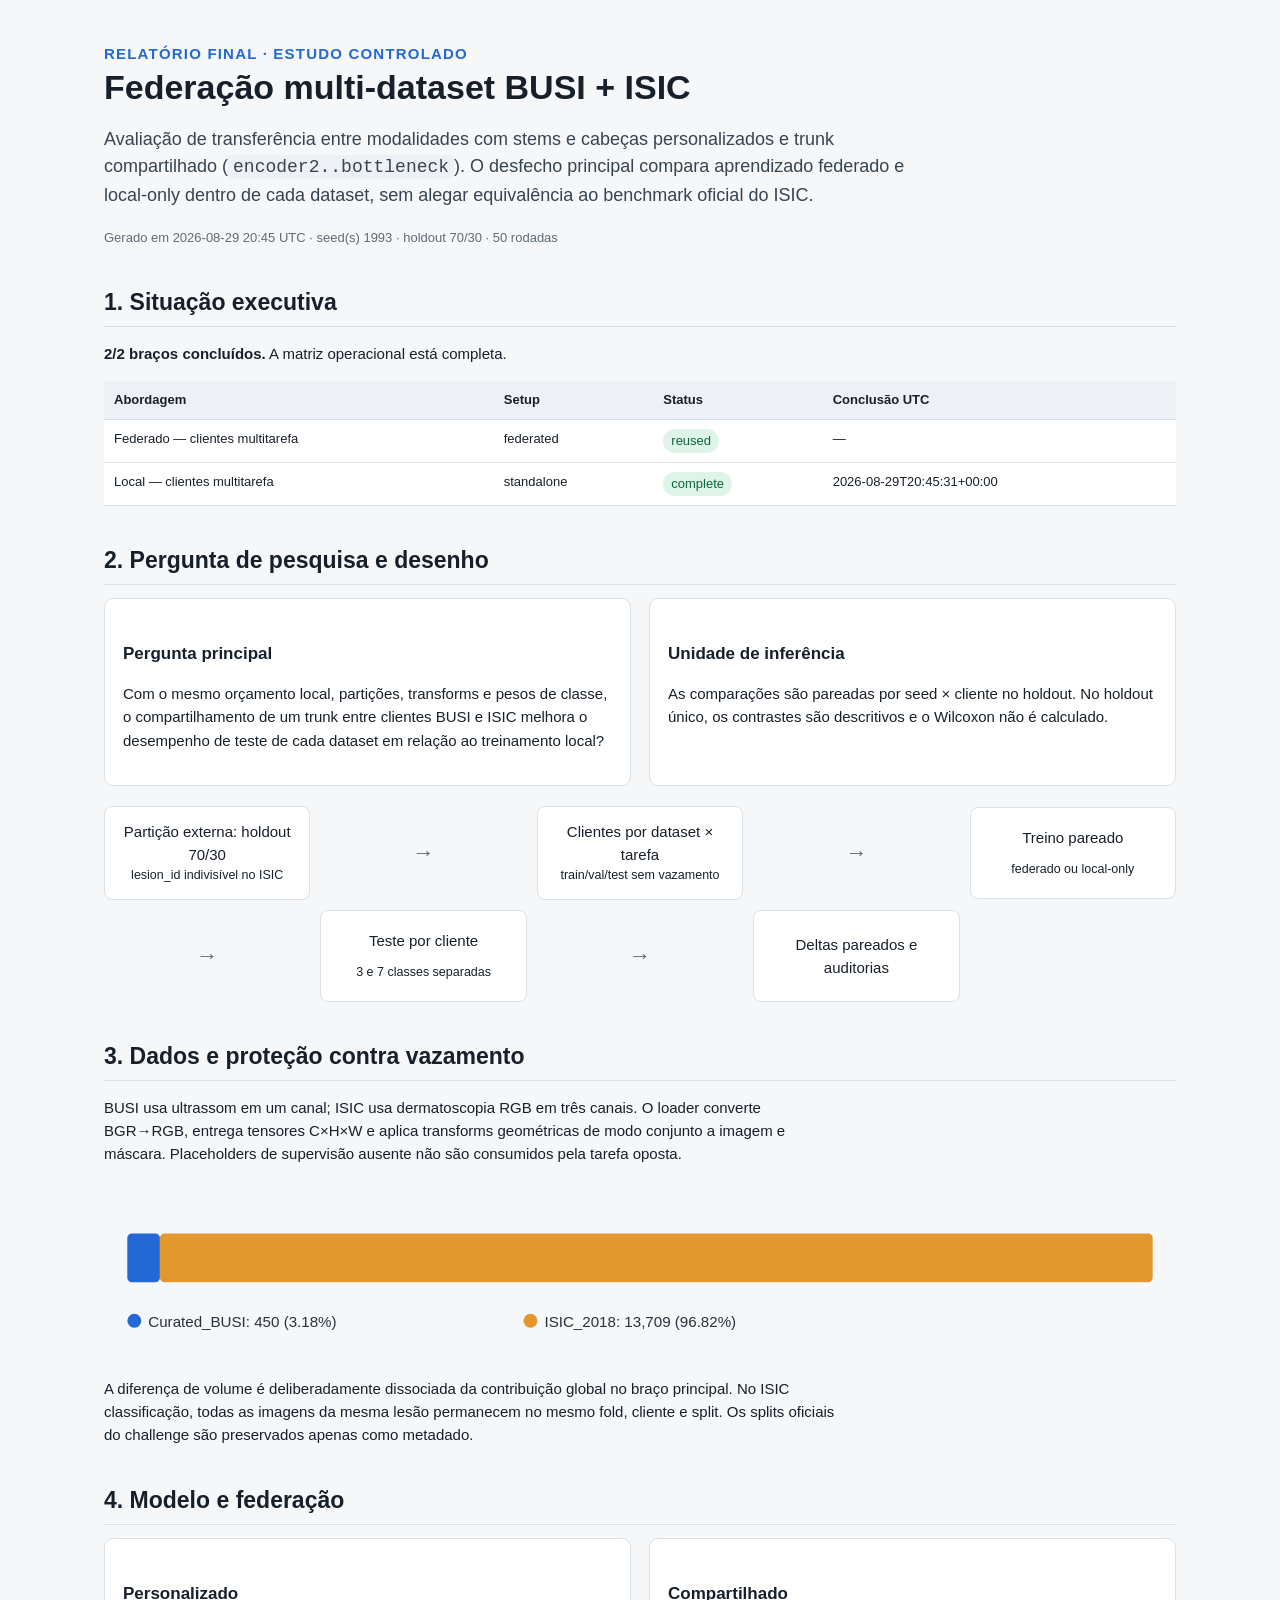
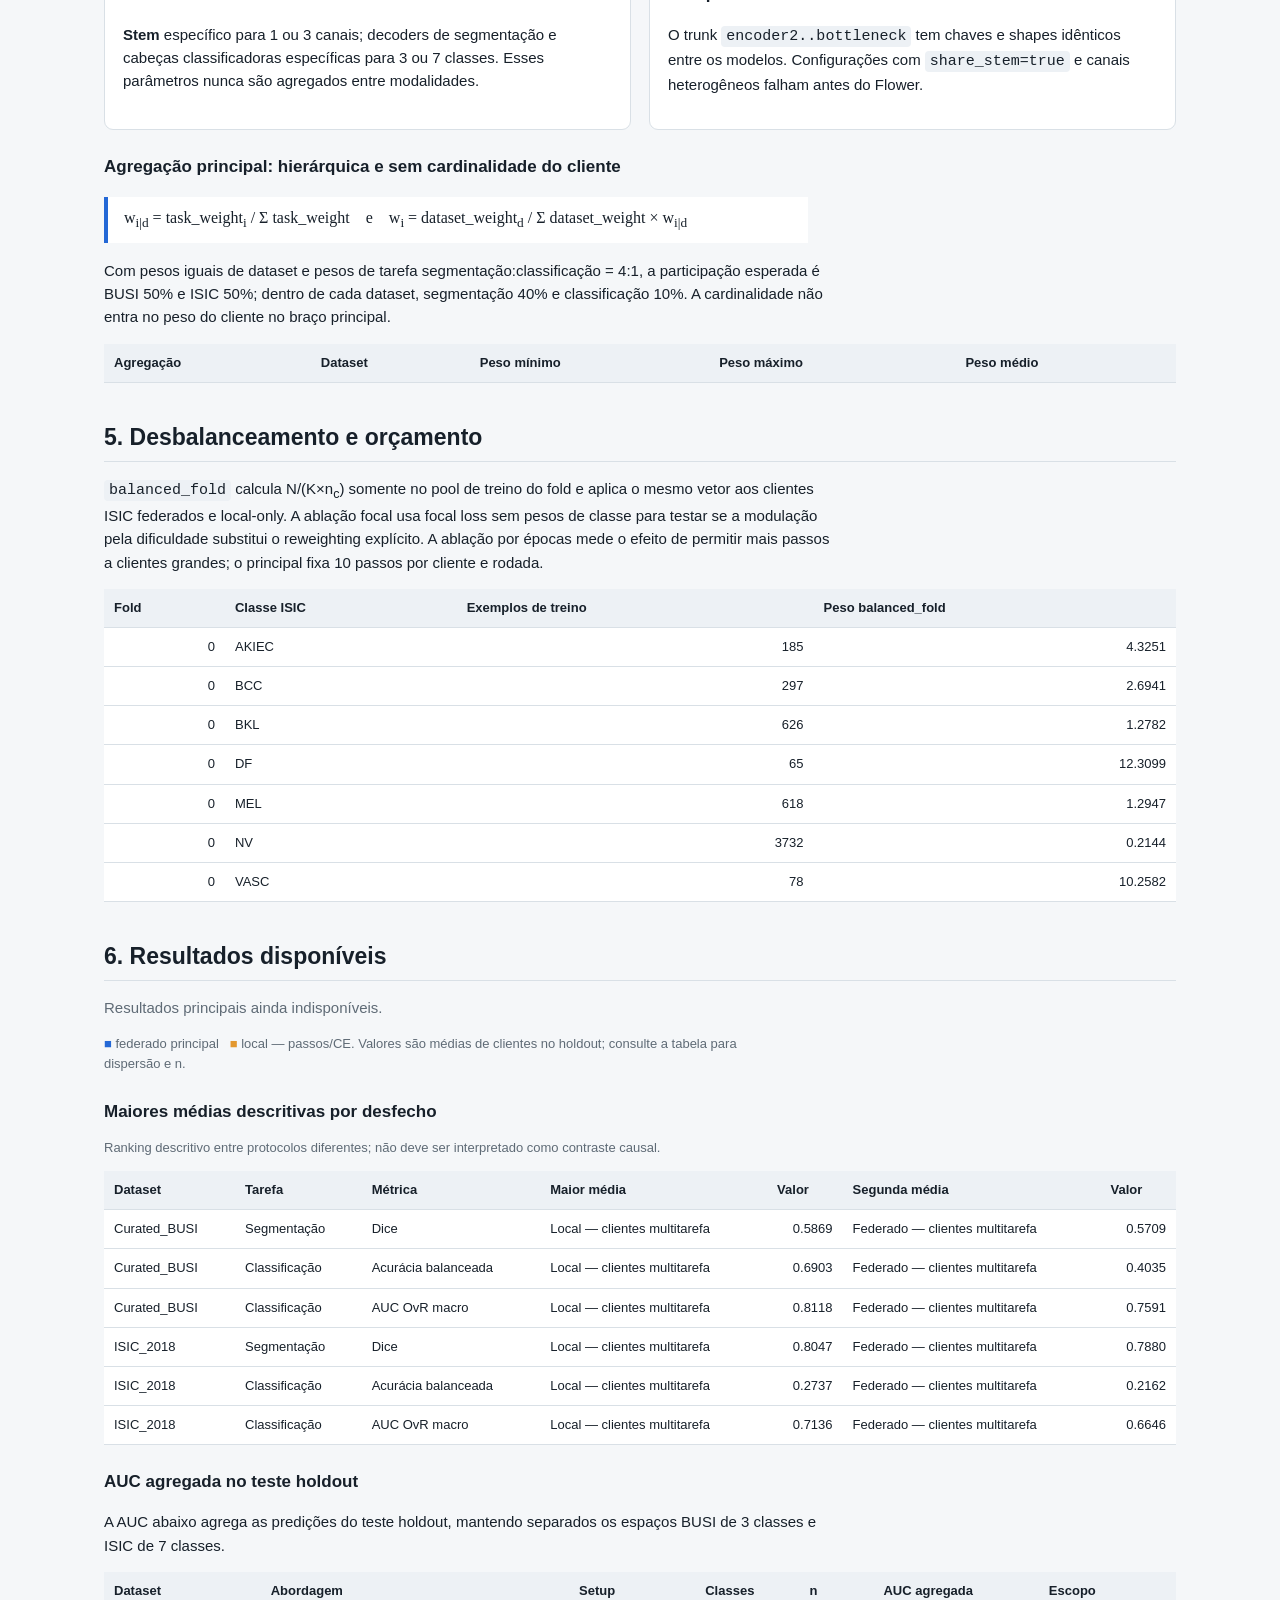
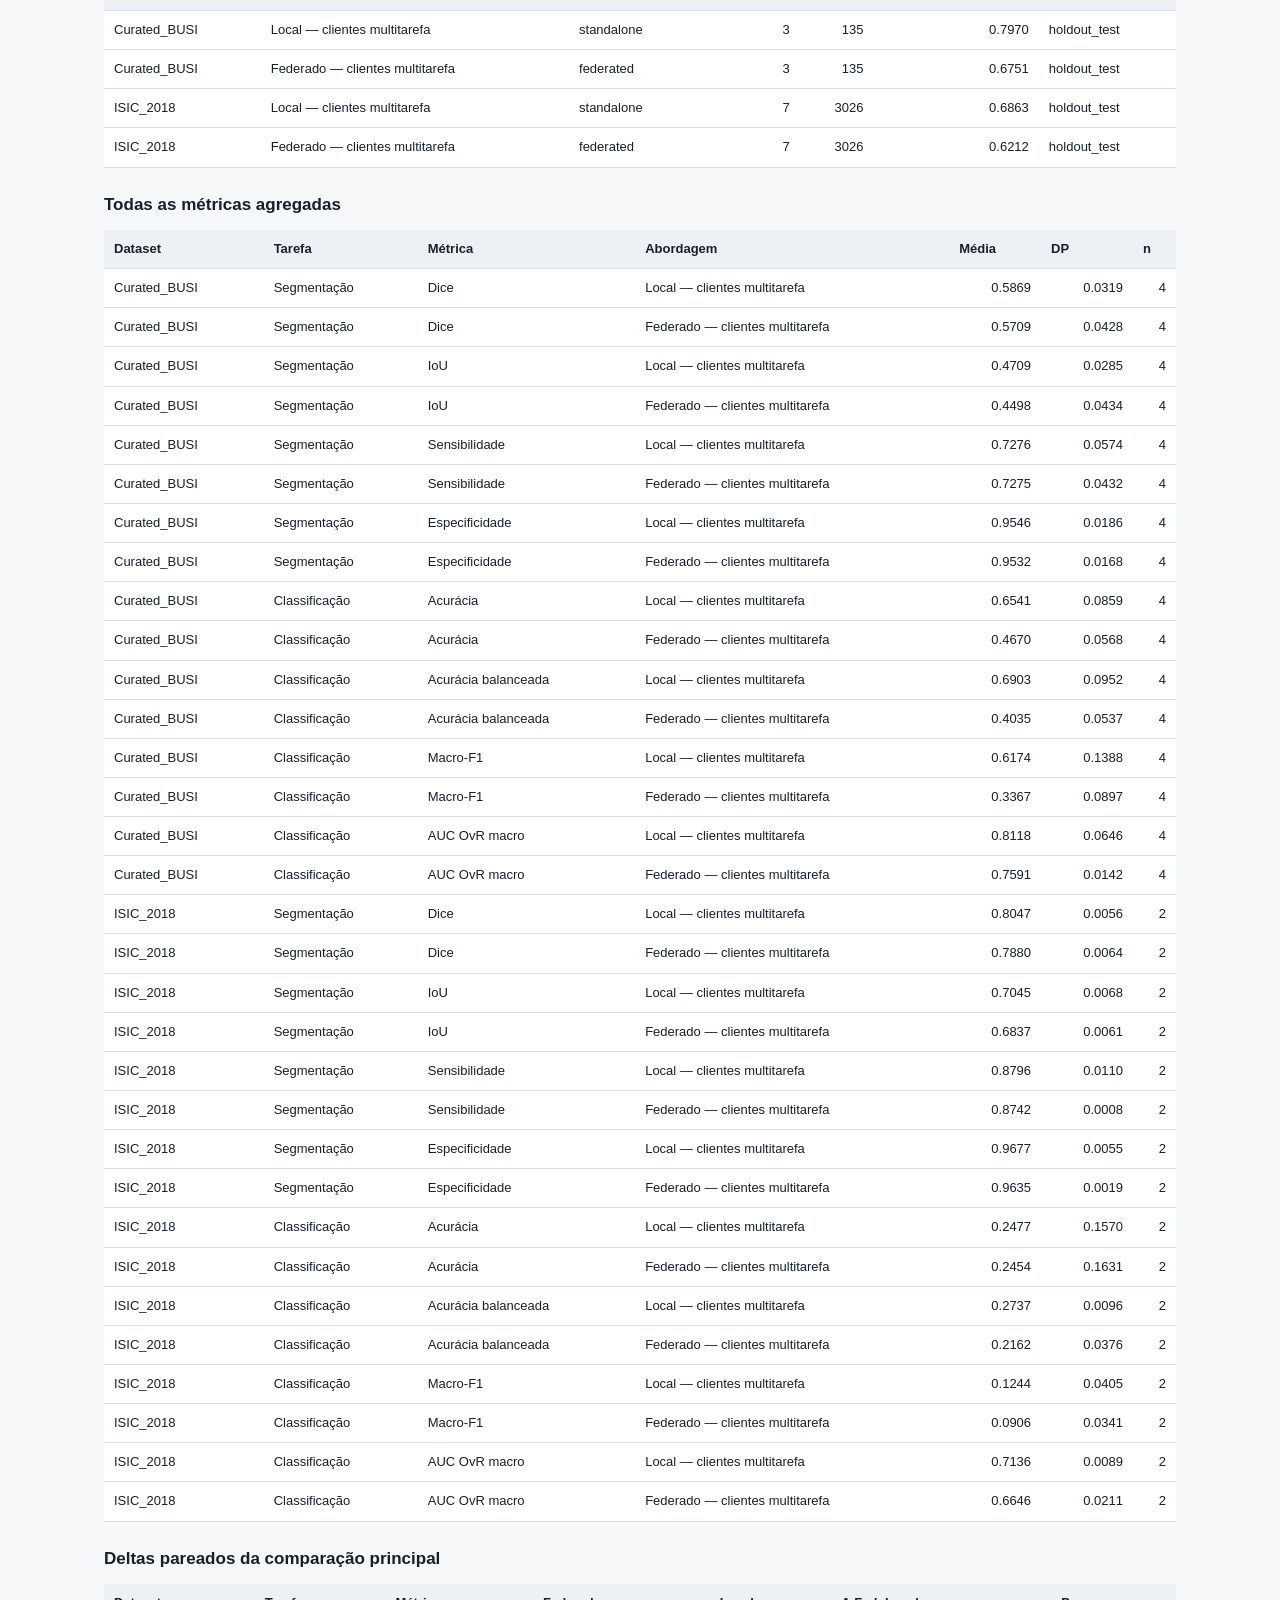
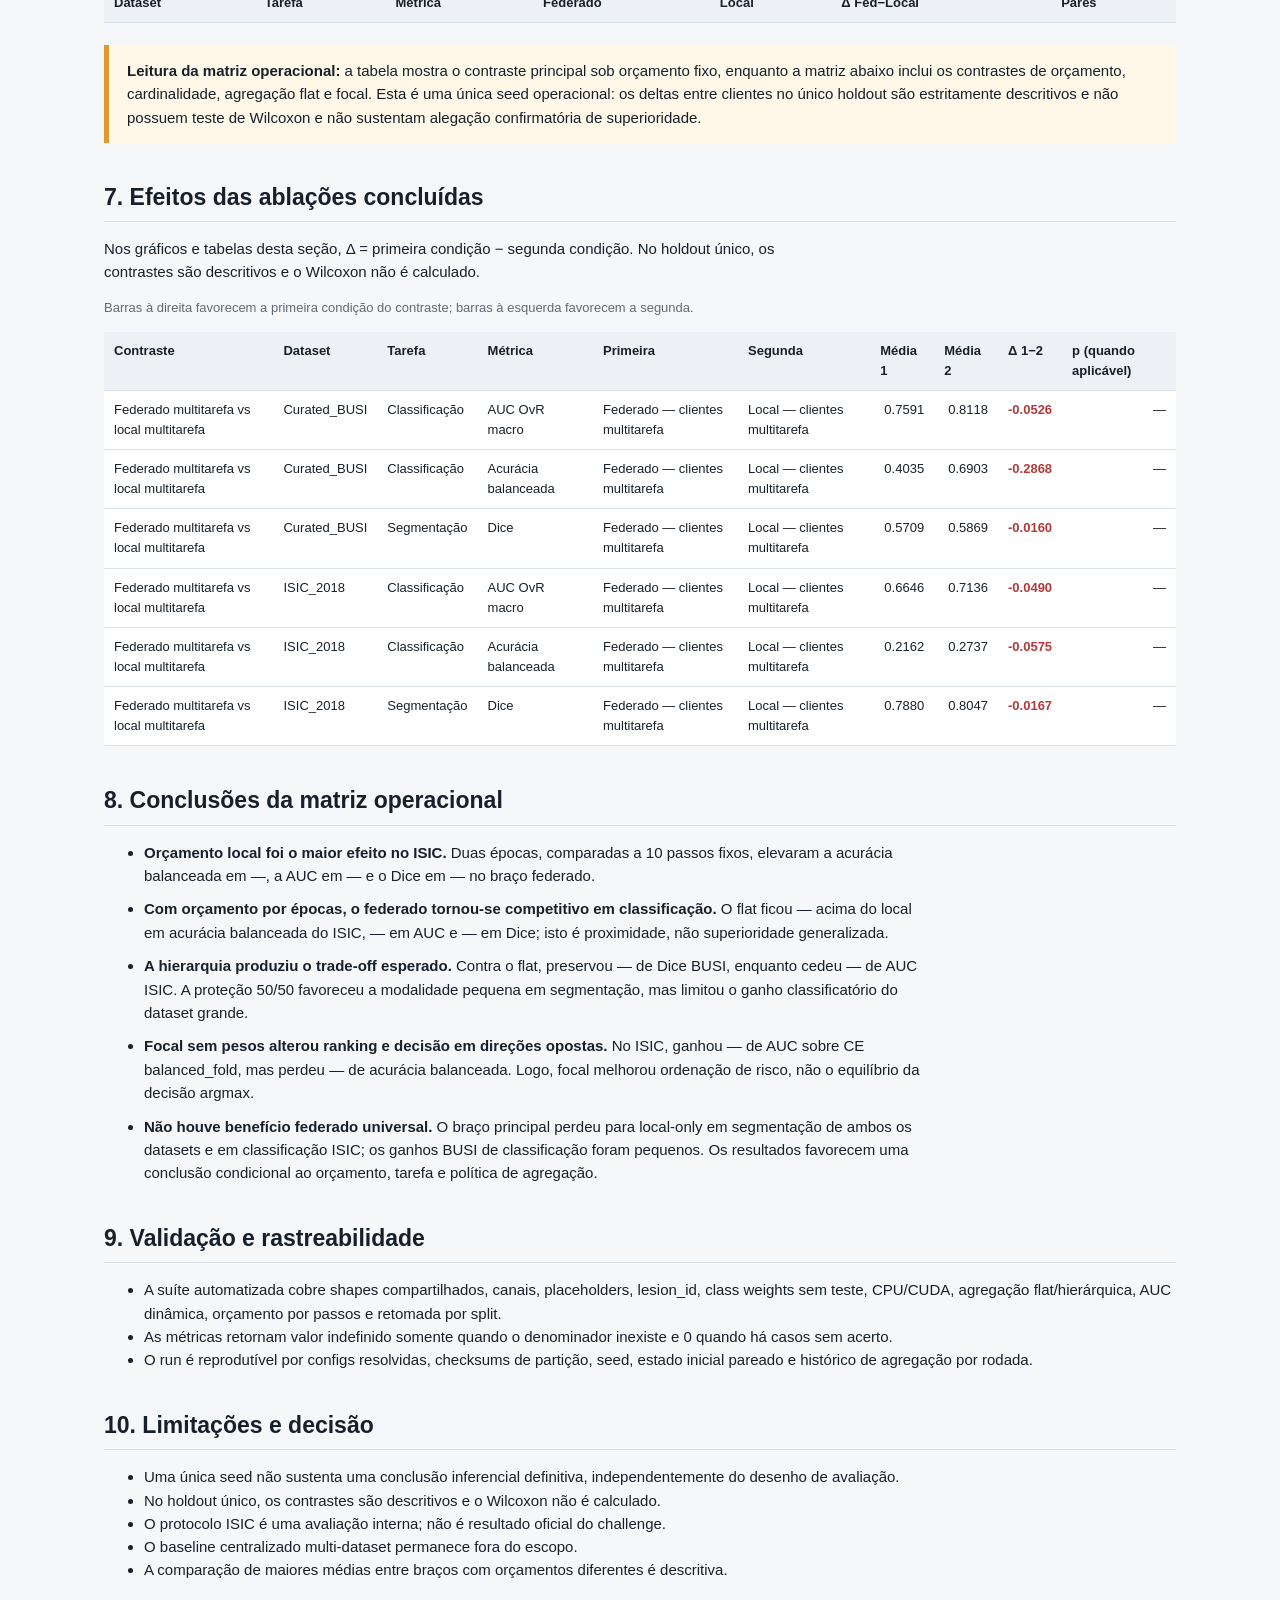
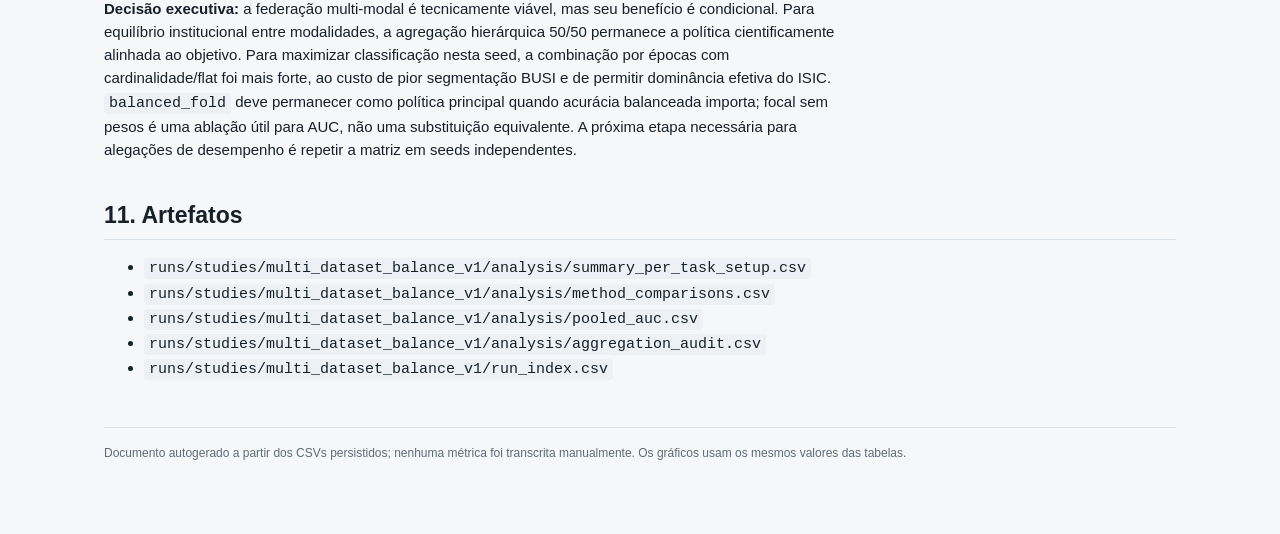
==== commit 55997caf: "feat: add multi-task federated client topology" ====
--- a/RELATORIO_EXECUTIVO_FEDERACAO_MULTI_DATASET.html
+++ b/RELATORIO_EXECUTIVO_FEDERACAO_MULTI_DATASET.html
@@ -11,14 +11,14 @@
 <div class="eyebrow">Relatório FINAL · estudo controlado</div>
 <h1>Federação multi-dataset BUSI + ISIC</h1>
 <p class="lead">Avaliação de transferência entre modalidades com stems e cabeças personalizados e trunk compartilhado (<code>encoder2..bottleneck</code>). O desfecho principal compara aprendizado federado e local-only dentro de cada dataset, sem alegar equivalência ao benchmark oficial do ISIC.</p>
-<p class="meta">Gerado em 2026-07-18 02:36 UTC · seed operacional 1993 · 4 folds · 50 rodadas</p>
+<p class="meta">Gerado em 2026-08-29 20:45 UTC · seed(s) 1993 · holdout 70/30 · 50 rodadas</p>
     
 
-<h2>1. Situação executiva</h2><p><strong>8/8 braços concluídos.</strong> A matriz operacional está completa.</p><div class="table-wrap"><table><thead><tr><th>Abordagem</th><th>Setup</th><th>Status</th><th>Conclusão UTC</th></tr></thead><tbody><tr><td>Federado principal</td><td>federated</td><td><span class="status status-reused">reused</span></td><td>—</td></tr><tr><td>Local — passos/CE</td><td>standalone</td><td><span class="status status-reused">reused</span></td><td>—</td></tr><tr><td>Federado — épocas</td><td>federated</td><td><span class="status status-reused">reused</span></td><td>—</td></tr><tr><td>Local — épocas/CE</td><td>standalone</td><td><span class="status status-reused">reused</span></td><td>—</td></tr><tr><td>Federado — cardinalidade</td><td>federated</td><td><span class="status status-reused">reused</span></td><td>—</td></tr><tr><td>Federado — flat</td><td>federated</td><td><span class="status status-reused">reused</span></td><td>—</td></tr><tr><td>Federado — focal</td><td>federated</td><td><span class="status status-reused">reused</span></td><td>—</td></tr><tr><td>Local — focal</td><td>standalone</td><td><span class="status status-reused">reused</span></td><td>—</td></tr></tbody></table></div>
+<h2>1. Situação executiva</h2><p><strong>2/2 braços concluídos.</strong> A matriz operacional está completa.</p><div class="table-wrap"><table><thead><tr><th>Abordagem</th><th>Setup</th><th>Status</th><th>Conclusão UTC</th></tr></thead><tbody><tr><td>Federado — clientes multitarefa</td><td>federated</td><td><span class="status status-reused">reused</span></td><td>—</td></tr><tr><td>Local — clientes multitarefa</td><td>standalone</td><td><span class="status status-complete">complete</span></td><td>2026-08-29T20:45:31+00:00</td></tr></tbody></table></div>
 
 <h2>2. Pergunta de pesquisa e desenho</h2>
-<div class="grid2"><div class="card"><h3>Pergunta principal</h3><p>Com o mesmo orçamento local, partições, transforms e pesos de classe, o compartilhamento de um trunk entre clientes BUSI e ISIC melhora o desempenho de teste de cada dataset em relação ao treinamento local?</p></div><div class="card"><h3>Unidade de inferência</h3><p>As comparações são pareadas por seed × fold × cliente. Com uma única seed, testes de Wilcoxon por cliente-fold são exploratórios: clientes e folds não devem ser tratados como repetições totalmente independentes.</p></div></div>
-<div class="flow"><div class="step">Partição externa em 4 folds<br><small>lesion_id indivisível no ISIC</small></div><div class="arrow">→</div><div class="step">Clientes por dataset × tarefa<br><small>train/val/test sem vazamento</small></div><div class="arrow">→</div><div class="step">Treino pareado<br><small>federado ou local-only</small></div><div class="arrow">→</div><div class="step">Teste por cliente<br><small>3 e 7 classes separadas</small></div><div class="arrow">→</div><div class="step">Deltas pareados e auditorias</div></div>
+<div class="grid2"><div class="card"><h3>Pergunta principal</h3><p>Com o mesmo orçamento local, partições, transforms e pesos de classe, o compartilhamento de um trunk entre clientes BUSI e ISIC melhora o desempenho de teste de cada dataset em relação ao treinamento local?</p></div><div class="card"><h3>Unidade de inferência</h3><p>As comparações são pareadas por seed × cliente no holdout. No holdout único, os contrastes são descritivos e o Wilcoxon não é calculado.</p></div></div>
+<div class="flow"><div class="step">Partição externa: holdout 70/30<br><small>lesion_id indivisível no ISIC</small></div><div class="arrow">→</div><div class="step">Clientes por dataset × tarefa<br><small>train/val/test sem vazamento</small></div><div class="arrow">→</div><div class="step">Treino pareado<br><small>federado ou local-only</small></div><div class="arrow">→</div><div class="step">Teste por cliente<br><small>3 e 7 classes separadas</small></div><div class="arrow">→</div><div class="step">Deltas pareados e auditorias</div></div>
 
 <h2>3. Dados e proteção contra vazamento</h2>
 <p>BUSI usa ultrassom em um canal; ISIC usa dermatoscopia RGB em três canais. O loader converte BGR→RGB, entrega tensores C×H×W e aplica transforms geométricas de modo conjunto a imagem e máscara. Placeholders de supervisão ausente não são consumidos pela tarefa oposta.</p>
@@ -30,50 +30,50 @@
 <h3>Agregação principal: hierárquica e sem cardinalidade do cliente</h3>
 <p class="formula">w<sub>i|d</sub> = task_weight<sub>i</sub> / Σ task_weight &nbsp;&nbsp; e &nbsp;&nbsp; w<sub>i</sub> = dataset_weight<sub>d</sub> / Σ dataset_weight × w<sub>i|d</sub></p>
 <p>Com pesos iguais de dataset e pesos de tarefa segmentação:classificação = 4:1, a participação esperada é BUSI 50% e ISIC 50%; dentro de cada dataset, segmentação 40% e classificação 10%. A cardinalidade não entra no peso do cliente no braço principal.</p>
-<div class="table-wrap"><table><thead><tr><th>Agregação</th><th>Dataset</th><th>Peso mínimo</th><th>Peso máximo</th><th>Peso médio</th></tr></thead><tbody><tr><td>Federado — flat</td><td>Curated_BUSI</td><td class="num">0.1023</td><td class="num">0.1051</td><td class="num">0.1037</td></tr><tr><td>Federado — flat</td><td>ISIC_2018</td><td class="num">0.8949</td><td class="num">0.8977</td><td class="num">0.8963</td></tr><tr><td>Federado — cardinalidade</td><td>Curated_BUSI</td><td class="num">0.5000</td><td class="num">0.5000</td><td class="num">0.5000</td></tr><tr><td>Federado — cardinalidade</td><td>ISIC_2018</td><td class="num">0.5000</td><td class="num">0.5000</td><td class="num">0.5000</td></tr><tr><td>Federado principal</td><td>Curated_BUSI</td><td class="num">0.5000</td><td class="num">0.5000</td><td class="num">0.5000</td></tr><tr><td>Federado principal</td><td>ISIC_2018</td><td class="num">0.5000</td><td class="num">0.5000</td><td class="num">0.5000</td></tr></tbody></table></div>
+<div class="table-wrap"><table><thead><tr><th>Agregação</th><th>Dataset</th><th>Peso mínimo</th><th>Peso máximo</th><th>Peso médio</th></tr></thead><tbody></tbody></table></div>
 
 <h2>5. Desbalanceamento e orçamento</h2>
 <p><code>balanced_fold</code> calcula N/(K×n<sub>c</sub>) somente no pool de treino do fold e aplica o mesmo vetor aos clientes ISIC federados e local-only. A ablação focal usa focal loss sem pesos de classe para testar se a modulação pela dificuldade substitui o reweighting explícito. A ablação por épocas mede o efeito de permitir mais passos a clientes grandes; o principal fixa 10 passos por cliente e rodada.</p>
-<div class="table-wrap"><table><thead><tr><th>Fold</th><th>Classe ISIC</th><th>Exemplos de treino</th><th>Peso balanced_fold</th></tr></thead><tbody><tr><td class="num">0</td><td>AKIEC</td><td class="num">202</td><td class="num">4.2468</td></tr><tr><td class="num">0</td><td>BCC</td><td class="num">310</td><td class="num">2.7673</td></tr><tr><td class="num">0</td><td>BKL</td><td class="num">636</td><td class="num">1.3488</td></tr><tr><td class="num">0</td><td>DF</td><td class="num">67</td><td class="num">12.8038</td></tr><tr><td class="num">0</td><td>MEL</td><td class="num">677</td><td class="num">1.2671</td></tr><tr><td class="num">0</td><td>NV</td><td class="num">4014</td><td class="num">0.2137</td></tr><tr><td class="num">0</td><td>VASC</td><td class="num">99</td><td class="num">8.6652</td></tr><tr><td class="num">1</td><td>AKIEC</td><td class="num">180</td><td class="num">4.7238</td></tr><tr><td class="num">1</td><td>BCC</td><td class="num">285</td><td class="num">2.9835</td></tr><tr><td class="num">1</td><td>BKL</td><td class="num">662</td><td class="num">1.2844</td></tr><tr><td class="num">1</td><td>DF</td><td class="num">67</td><td class="num">12.6908</td></tr><tr><td class="num">1</td><td>MEL</td><td class="num">704</td><td class="num">1.2078</td></tr><tr><td class="num">1</td><td>NV</td><td class="num">3985</td><td class="num">0.2134</td></tr><tr><td class="num">1</td><td>VASC</td><td class="num">69</td><td class="num">12.3230</td></tr><tr><td class="num">2</td><td>AKIEC</td><td class="num">219</td><td class="num">3.9309</td></tr><tr><td class="num">2</td><td>BCC</td><td class="num">321</td><td class="num">2.6818</td></tr><tr><td class="num">2</td><td>BKL</td><td class="num">641</td><td class="num">1.3430</td></tr><tr><td class="num">2</td><td>DF</td><td class="num">77</td><td class="num">11.1800</td></tr><tr><td class="num">2</td><td>MEL</td><td class="num">649</td><td class="num">1.3264</td></tr><tr><td class="num">2</td><td>NV</td><td class="num">4034</td><td class="num">0.2134</td></tr><tr><td class="num">2</td><td>VASC</td><td class="num">85</td><td class="num">10.1277</td></tr><tr><td class="num">3</td><td>AKIEC</td><td class="num">188</td><td class="num">4.5790</td></tr><tr><td class="num">3</td><td>BCC</td><td class="num">304</td><td class="num">2.8318</td></tr><tr><td class="num">3</td><td>BKL</td><td class="num">679</td><td class="num">1.2678</td></tr><tr><td class="num">3</td><td>DF</td><td class="num">62</td><td class="num">13.8848</td></tr><tr><td class="num">3</td><td>MEL</td><td class="num">650</td><td class="num">1.3244</td></tr><tr><td class="num">3</td><td>NV</td><td class="num">4053</td><td class="num">0.2124</td></tr><tr><td class="num">3</td><td>VASC</td><td class="num">90</td><td class="num">9.5651</td></tr></tbody></table></div>
+<div class="table-wrap"><table><thead><tr><th>Fold</th><th>Classe ISIC</th><th>Exemplos de treino</th><th>Peso balanced_fold</th></tr></thead><tbody><tr><td class="num">0</td><td>AKIEC</td><td class="num">185</td><td class="num">4.3251</td></tr><tr><td class="num">0</td><td>BCC</td><td class="num">297</td><td class="num">2.6941</td></tr><tr><td class="num">0</td><td>BKL</td><td class="num">626</td><td class="num">1.2782</td></tr><tr><td class="num">0</td><td>DF</td><td class="num">65</td><td class="num">12.3099</td></tr><tr><td class="num">0</td><td>MEL</td><td class="num">618</td><td class="num">1.2947</td></tr><tr><td class="num">0</td><td>NV</td><td class="num">3732</td><td class="num">0.2144</td></tr><tr><td class="num">0</td><td>VASC</td><td class="num">78</td><td class="num">10.2582</td></tr></tbody></table></div>
 
 <h2>6. Resultados disponíveis</h2>
-<svg class="chart" viewBox="0 0 920 570" role="img" aria-label="Comparação das métricas principais entre federado e local"><title>Comparação federado principal versus local</title><line class="grid" x1="210.0" x2="210.0" y1="35" y2="540"/><text class="tick" x="210.0" y="25" text-anchor="middle">0.0</text><line class="grid" x1="336.0" x2="336.0" y1="35" y2="540"/><text class="tick" x="336.0" y="25" text-anchor="middle">0.2</text><line class="grid" x1="462.0" x2="462.0" y1="35" y2="540"/><text class="tick" x="462.0" y="25" text-anchor="middle">0.4</text><line class="grid" x1="588.0" x2="588.0" y1="35" y2="540"/><text class="tick" x="588.0" y="25" text-anchor="middle">0.6</text><line class="grid" x1="714.0" x2="714.0" y1="35" y2="540"/><text class="tick" x="714.0" y="25" text-anchor="middle">0.8</text><line class="grid" x1="840.0" x2="840.0" y1="35" y2="540"/><text class="tick" x="840.0" y="25" text-anchor="middle">1.0</text><text class="label" x="0" y="85">Curated_BUSI · seg. · Dice</text><rect class="bar-fed" x="210" y="68" width="378.9518054002487" height="18" rx="3"/><text class="value" x="595.9518054002488" y="82">0.6015</text><rect class="bar-local" x="210" y="94" width="402.4189828048306" height="18" rx="3"/><text class="value" x="619.4189828048306" y="108">0.6388</text><text class="label" x="0" y="165">Curated_BUSI · cls. · Acurácia balanceada</text><rect class="bar-fed" x="210" y="148" width="339.8854166666667" height="18" rx="3"/><text class="value" x="556.8854166666667" y="162">0.5395</text><rect class="bar-local" x="210" y="174" width="333.1909722222223" height="18" rx="3"/><text class="value" x="550.1909722222223" y="188">0.5289</text><text class="label" x="0" y="245">Curated_BUSI · cls. · AUC OvR macro</text><rect class="bar-fed" x="210" y="228" width="452.92895168166774" height="18" rx="3"/><text class="value" x="669.9289516816677" y="242">0.7189</text><rect class="bar-local" x="210" y="254" width="445.93326848164065" height="18" rx="3"/><text class="value" x="662.9332684816407" y="268">0.7078</text><text class="label" x="0" y="325">ISIC_2018 · seg. · Dice</text><rect class="bar-fed" x="210" y="308" width="491.6227633488275" height="18" rx="3"/><text class="value" x="708.6227633488274" y="322">0.7804</text><rect class="bar-local" x="210" y="334" width="502.85858019595935" height="18" rx="3"/><text class="value" x="719.8585801959593" y="348">0.7982</text><text class="label" x="0" y="405">ISIC_2018 · cls. · Acurácia balanceada</text><rect class="bar-fed" x="210" y="388" width="125.1622163279318" height="18" rx="3"/><text class="value" x="342.1622163279318" y="402">0.1987</text><rect class="bar-local" x="210" y="414" width="158.64200715780774" height="18" rx="3"/><text class="value" x="375.6420071578077" y="428">0.2518</text><text class="label" x="0" y="485">ISIC_2018 · cls. · AUC OvR macro</text><rect class="bar-fed" x="210" y="468" width="417.33596699780213" height="18" rx="3"/><text class="value" x="634.3359669978022" y="482">0.6624</text><rect class="bar-local" x="210" y="494" width="435.7505154087919" height="18" rx="3"/><text class="value" x="652.7505154087919" y="508">0.6917</text></svg>
-<p class="meta"><span style="color:var(--fed)">■</span> federado principal &nbsp; <span style="color:var(--local)">■</span> local — passos/CE. Valores são médias dos clientes/folds; consulte a tabela para dispersão e n.</p>
+<p class="muted">Resultados principais ainda indisponíveis.</p>
+<p class="meta"><span style="color:var(--fed)">■</span> federado principal &nbsp; <span style="color:var(--local)">■</span> local — passos/CE. Valores são médias de clientes no holdout; consulte a tabela para dispersão e n.</p>
 <h3>Maiores médias descritivas por desfecho</h3>
 <p class="meta">Ranking descritivo entre protocolos diferentes; não deve ser interpretado como contraste causal.</p>
-<div class="table-wrap"><table><thead><tr><th>Dataset</th><th>Tarefa</th><th>Métrica</th><th>Maior média</th><th>Valor</th><th>Segunda média</th><th>Valor</th></tr></thead><tbody><tr><td>Curated_BUSI</td><td>Segmentação</td><td>Dice</td><td>Local — passos/CE</td><td class="num">0.6388</td><td>Local — épocas/CE</td><td class="num">0.6081</td></tr><tr><td>Curated_BUSI</td><td>Classificação</td><td>Acurácia balanceada</td><td>Local — épocas/CE</td><td class="num">0.5491</td><td>Federado — focal</td><td class="num">0.5482</td></tr><tr><td>Curated_BUSI</td><td>Classificação</td><td>AUC OvR macro</td><td>Federado — flat</td><td class="num">0.7544</td><td>Federado — cardinalidade</td><td class="num">0.7523</td></tr><tr><td>ISIC_2018</td><td>Segmentação</td><td>Dice</td><td>Local — épocas/CE</td><td class="num">0.8746</td><td>Federado — flat</td><td class="num">0.8713</td></tr><tr><td>ISIC_2018</td><td>Classificação</td><td>Acurácia balanceada</td><td>Federado — flat</td><td class="num">0.5140</td><td>Federado — cardinalidade</td><td class="num">0.5083</td></tr><tr><td>ISIC_2018</td><td>Classificação</td><td>AUC OvR macro</td><td>Local — épocas/CE</td><td class="num">0.8636</td><td>Federado — flat</td><td class="num">0.8605</td></tr></tbody></table></div>
+<div class="table-wrap"><table><thead><tr><th>Dataset</th><th>Tarefa</th><th>Métrica</th><th>Maior média</th><th>Valor</th><th>Segunda média</th><th>Valor</th></tr></thead><tbody><tr><td>Curated_BUSI</td><td>Segmentação</td><td>Dice</td><td>Local — clientes multitarefa</td><td class="num">0.5869</td><td>Federado — clientes multitarefa</td><td class="num">0.5709</td></tr><tr><td>Curated_BUSI</td><td>Classificação</td><td>Acurácia balanceada</td><td>Local — clientes multitarefa</td><td class="num">0.6903</td><td>Federado — clientes multitarefa</td><td class="num">0.4035</td></tr><tr><td>Curated_BUSI</td><td>Classificação</td><td>AUC OvR macro</td><td>Local — clientes multitarefa</td><td class="num">0.8118</td><td>Federado — clientes multitarefa</td><td class="num">0.7591</td></tr><tr><td>ISIC_2018</td><td>Segmentação</td><td>Dice</td><td>Local — clientes multitarefa</td><td class="num">0.8047</td><td>Federado — clientes multitarefa</td><td class="num">0.7880</td></tr><tr><td>ISIC_2018</td><td>Classificação</td><td>Acurácia balanceada</td><td>Local — clientes multitarefa</td><td class="num">0.2737</td><td>Federado — clientes multitarefa</td><td class="num">0.2162</td></tr><tr><td>ISIC_2018</td><td>Classificação</td><td>AUC OvR macro</td><td>Local — clientes multitarefa</td><td class="num">0.7136</td><td>Federado — clientes multitarefa</td><td class="num">0.6646</td></tr></tbody></table></div>
 
-<h3>AUC OOF agrupada</h3>
-<p>A AUC abaixo agrega as predições out-of-fold de todas as imagens, mantendo separados os espaços BUSI de 3 classes e ISIC de 7 classes.</p>
-<div class="table-wrap"><table><thead><tr><th>Dataset</th><th>Abordagem</th><th>Setup</th><th>Classes</th><th>n</th><th>AUC OOF agrupada</th></tr></thead><tbody><tr><td>Curated_BUSI</td><td>Federado — cardinalidade</td><td>federated</td><td class="num">3</td><td class="num">450</td><td class="num">0.7445</td></tr><tr><td>Curated_BUSI</td><td>Federado — flat</td><td>federated</td><td class="num">3</td><td class="num">450</td><td class="num">0.7430</td></tr><tr><td>Curated_BUSI</td><td>Local — épocas/CE</td><td>standalone</td><td class="num">3</td><td class="num">450</td><td class="num">0.7393</td></tr><tr><td>Curated_BUSI</td><td>Federado — épocas</td><td>federated</td><td class="num">3</td><td class="num">450</td><td class="num">0.7239</td></tr><tr><td>Curated_BUSI</td><td>Federado — focal</td><td>federated</td><td class="num">3</td><td class="num">450</td><td class="num">0.7011</td></tr><tr><td>Curated_BUSI</td><td>Federado principal</td><td>federated</td><td class="num">3</td><td class="num">450</td><td class="num">0.6963</td></tr><tr><td>Curated_BUSI</td><td>Local — passos/CE</td><td>standalone</td><td class="num">3</td><td class="num">450</td><td class="num">0.6934</td></tr><tr><td>Curated_BUSI</td><td>Local — focal</td><td>standalone</td><td class="num">3</td><td class="num">450</td><td class="num">0.6934</td></tr><tr><td>ISIC_2018</td><td>Local — épocas/CE</td><td>standalone</td><td class="num">7</td><td class="num">10015</td><td class="num">0.8554</td></tr><tr><td>ISIC_2018</td><td>Federado — flat</td><td>federated</td><td class="num">7</td><td class="num">10015</td><td class="num">0.8535</td></tr><tr><td>ISIC_2018</td><td>Federado — cardinalidade</td><td>federated</td><td class="num">7</td><td class="num">10015</td><td class="num">0.8436</td></tr><tr><td>ISIC_2018</td><td>Federado — épocas</td><td>federated</td><td class="num">7</td><td class="num">10015</td><td class="num">0.8323</td></tr><tr><td>ISIC_2018</td><td>Local — focal</td><td>standalone</td><td class="num">7</td><td class="num">10015</td><td class="num">0.7690</td></tr><tr><td>ISIC_2018</td><td>Federado — focal</td><td>federated</td><td class="num">7</td><td class="num">10015</td><td class="num">0.7214</td></tr><tr><td>ISIC_2018</td><td>Local — passos/CE</td><td>standalone</td><td class="num">7</td><td class="num">10015</td><td class="num">0.6486</td></tr><tr><td>ISIC_2018</td><td>Federado principal</td><td>federated</td><td class="num">7</td><td class="num">10015</td><td class="num">0.5598</td></tr></tbody></table></div>
+<h3>AUC agregada no teste holdout</h3>
+<p>A AUC abaixo agrega as predições do teste holdout, mantendo separados os espaços BUSI de 3 classes e ISIC de 7 classes.</p>
+<div class="table-wrap"><table><thead><tr><th>Dataset</th><th>Abordagem</th><th>Setup</th><th>Classes</th><th>n</th><th>AUC agregada</th><th>Escopo</th></tr></thead><tbody><tr><td>Curated_BUSI</td><td>Local — clientes multitarefa</td><td>standalone</td><td class="num">3</td><td class="num">135</td><td class="num">0.7970</td><td>holdout_test</td></tr><tr><td>Curated_BUSI</td><td>Federado — clientes multitarefa</td><td>federated</td><td class="num">3</td><td class="num">135</td><td class="num">0.6751</td><td>holdout_test</td></tr><tr><td>ISIC_2018</td><td>Local — clientes multitarefa</td><td>standalone</td><td class="num">7</td><td class="num">3026</td><td class="num">0.6863</td><td>holdout_test</td></tr><tr><td>ISIC_2018</td><td>Federado — clientes multitarefa</td><td>federated</td><td class="num">7</td><td class="num">3026</td><td class="num">0.6212</td><td>holdout_test</td></tr></tbody></table></div>
 
 <h3>Todas as métricas agregadas</h3>
-<div class="table-wrap"><table><thead><tr><th>Dataset</th><th>Tarefa</th><th>Métrica</th><th>Abordagem</th><th>Média</th><th>DP</th><th>n</th></tr></thead><tbody><tr><td>Curated_BUSI</td><td>Segmentação</td><td>Dice</td><td>Federado — épocas</td><td class="num">0.5710</td><td class="num">0.0345</td><td class="num">8</td></tr><tr><td>Curated_BUSI</td><td>Segmentação</td><td>Dice</td><td>Federado — flat</td><td class="num">0.5489</td><td class="num">0.0309</td><td class="num">8</td></tr><tr><td>Curated_BUSI</td><td>Segmentação</td><td>Dice</td><td>Federado — focal</td><td class="num">0.5936</td><td class="num">0.0377</td><td class="num">8</td></tr><tr><td>Curated_BUSI</td><td>Segmentação</td><td>Dice</td><td>Federado — cardinalidade</td><td class="num">0.5647</td><td class="num">0.0371</td><td class="num">8</td></tr><tr><td>Curated_BUSI</td><td>Segmentação</td><td>Dice</td><td>Local — épocas/CE</td><td class="num">0.6081</td><td class="num">0.0300</td><td class="num">8</td></tr><tr><td>Curated_BUSI</td><td>Segmentação</td><td>Dice</td><td>Local — passos/CE</td><td class="num">0.6388</td><td class="num">0.0340</td><td class="num">8</td></tr><tr><td>Curated_BUSI</td><td>Segmentação</td><td>Dice</td><td>Local — focal</td><td class="num">0.6388</td><td class="num">0.0340</td><td class="num">8</td></tr><tr><td>Curated_BUSI</td><td>Segmentação</td><td>Dice</td><td>Federado principal</td><td class="num">0.6015</td><td class="num">0.0360</td><td class="num">8</td></tr><tr><td>Curated_BUSI</td><td>Segmentação</td><td>IoU</td><td>Federado — épocas</td><td class="num">0.4465</td><td class="num">0.0305</td><td class="num">8</td></tr><tr><td>Curated_BUSI</td><td>Segmentação</td><td>IoU</td><td>Federado — flat</td><td class="num">0.4242</td><td class="num">0.0280</td><td class="num">8</td></tr><tr><td>Curated_BUSI</td><td>Segmentação</td><td>IoU</td><td>Federado — focal</td><td class="num">0.4690</td><td class="num">0.0349</td><td class="num">8</td></tr><tr><td>Curated_BUSI</td><td>Segmentação</td><td>IoU</td><td>Federado — cardinalidade</td><td class="num">0.4399</td><td class="num">0.0326</td><td class="num">8</td></tr><tr><td>Curated_BUSI</td><td>Segmentação</td><td>IoU</td><td>Local — épocas/CE</td><td class="num">0.4870</td><td class="num">0.0295</td><td class="num">8</td></tr><tr><td>Curated_BUSI</td><td>Segmentação</td><td>IoU</td><td>Local — passos/CE</td><td class="num">0.5176</td><td class="num">0.0330</td><td class="num">8</td></tr><tr><td>Curated_BUSI</td><td>Segmentação</td><td>IoU</td><td>Local — focal</td><td class="num">0.5176</td><td class="num">0.0330</td><td class="num">8</td></tr><tr><td>Curated_BUSI</td><td>Segmentação</td><td>IoU</td><td>Federado principal</td><td class="num">0.4765</td><td class="num">0.0325</td><td class="num">8</td></tr><tr><td>Curated_BUSI</td><td>Segmentação</td><td>Sensibilidade</td><td>Federado — épocas</td><td class="num">0.7814</td><td class="num">0.0569</td><td class="num">8</td></tr><tr><td>Curated_BUSI</td><td>Segmentação</td><td>Sensibilidade</td><td>Federado — flat</td><td class="num">0.7756</td><td class="num">0.0556</td><td class="num">8</td></tr><tr><td>Curated_BUSI</td><td>Segmentação</td><td>Sensibilidade</td><td>Federado — focal</td><td class="num">0.7738</td><td class="num">0.0486</td><td class="num">8</td></tr><tr><td>Curated_BUSI</td><td>Segmentação</td><td>Sensibilidade</td><td>Federado — cardinalidade</td><td class="num">0.7799</td><td class="num">0.0552</td><td class="num">8</td></tr><tr><td>Curated_BUSI</td><td>Segmentação</td><td>Sensibilidade</td><td>Local — épocas/CE</td><td class="num">0.7839</td><td class="num">0.0393</td><td class="num">8</td></tr><tr><td>Curated_BUSI</td><td>Segmentação</td><td>Sensibilidade</td><td>Local — passos/CE</td><td class="num">0.7830</td><td class="num">0.0355</td><td class="num">8</td></tr><tr><td>Curated_BUSI</td><td>Segmentação</td><td>Sensibilidade</td><td>Local — focal</td><td class="num">0.7830</td><td class="num">0.0355</td><td class="num">8</td></tr><tr><td>Curated_BUSI</td><td>Segmentação</td><td>Sensibilidade</td><td>Federado principal</td><td class="num">0.7750</td><td class="num">0.0509</td><td class="num">8</td></tr><tr><td>Curated_BUSI</td><td>Segmentação</td><td>Especificidade</td><td>Federado — épocas</td><td class="num">0.9483</td><td class="num">0.0131</td><td class="num">8</td></tr><tr><td>Curated_BUSI</td><td>Segmentação</td><td>Especificidade</td><td>Federado — flat</td><td class="num">0.9421</td><td class="num">0.0126</td><td class="num">8</td></tr><tr><td>Curated_BUSI</td><td>Segmentação</td><td>Especificidade</td><td>Federado — focal</td><td class="num">0.9543</td><td class="num">0.0110</td><td class="num">8</td></tr><tr><td>Curated_BUSI</td><td>Segmentação</td><td>Especificidade</td><td>Federado — cardinalidade</td><td class="num">0.9468</td><td class="num">0.0119</td><td class="num">8</td></tr><tr><td>Curated_BUSI</td><td>Segmentação</td><td>Especificidade</td><td>Local — épocas/CE</td><td class="num">0.9556</td><td class="num">0.0072</td><td class="num">8</td></tr><tr><td>Curated_BUSI</td><td>Segmentação</td><td>Especificidade</td><td>Local — passos/CE</td><td class="num">0.9603</td><td class="num">0.0076</td><td class="num">8</td></tr><tr><td>Curated_BUSI</td><td>Segmentação</td><td>Especificidade</td><td>Local — focal</td><td class="num">0.9603</td><td class="num">0.0076</td><td class="num">8</td></tr><tr><td>Curated_BUSI</td><td>Segmentação</td><td>Especificidade</td><td>Federado principal</td><td class="num">0.9565</td><td class="num">0.0107</td><td class="num">8</td></tr><tr><td>Curated_BUSI</td><td>Classificação</td><td>Acurácia</td><td>Federado — épocas</td><td class="num">0.5911</td><td class="num">0.0520</td><td class="num">8</td></tr><tr><td>Curated_BUSI</td><td>Classificação</td><td>Acurácia</td><td>Federado — flat</td><td class="num">0.5913</td><td class="num">0.0438</td><td class="num">8</td></tr><tr><td>Curated_BUSI</td><td>Classificação</td><td>Acurácia</td><td>Federado — focal</td><td class="num">0.5087</td><td class="num">0.1058</td><td class="num">8</td></tr><tr><td>Curated_BUSI</td><td>Classificação</td><td>Acurácia</td><td>Federado — cardinalidade</td><td class="num">0.5997</td><td class="num">0.0880</td><td class="num">8</td></tr><tr><td>Curated_BUSI</td><td>Classificação</td><td>Acurácia</td><td>Local — épocas/CE</td><td class="num">0.6247</td><td class="num">0.0532</td><td class="num">8</td></tr><tr><td>Curated_BUSI</td><td>Classificação</td><td>Acurácia</td><td>Local — passos/CE</td><td class="num">0.5290</td><td class="num">0.0639</td><td class="num">8</td></tr><tr><td>Curated_BUSI</td><td>Classificação</td><td>Acurácia</td><td>Local — focal</td><td class="num">0.5290</td><td class="num">0.0639</td><td class="num">8</td></tr><tr><td>Curated_BUSI</td><td>Classificação</td><td>Acurácia</td><td>Federado principal</td><td class="num">0.5043</td><td class="num">0.0868</td><td class="num">8</td></tr><tr><td>Curated_BUSI</td><td>Classificação</td><td>Acurácia balanceada</td><td>Federado — épocas</td><td class="num">0.5477</td><td class="num">0.0676</td><td class="num">8</td></tr><tr><td>Curated_BUSI</td><td>Classificação</td><td>Acurácia balanceada</td><td>Federado — flat</td><td class="num">0.5472</td><td class="num">0.0513</td><td class="num">8</td></tr><tr><td>Curated_BUSI</td><td>Classificação</td><td>Acurácia balanceada</td><td>Federado — focal</td><td class="num">0.5482</td><td class="num">0.0894</td><td class="num">8</td></tr><tr><td>Curated_BUSI</td><td>Classificação</td><td>Acurácia balanceada</td><td>Federado — cardinalidade</td><td class="num">0.5454</td><td class="num">0.0907</td><td class="num">8</td></tr><tr><td>Curated_BUSI</td><td>Classificação</td><td>Acurácia balanceada</td><td>Local — épocas/CE</td><td class="num">0.5491</td><td class="num">0.0723</td><td class="num">8</td></tr><tr><td>Curated_BUSI</td><td>Classificação</td><td>Acurácia balanceada</td><td>Local — passos/CE</td><td class="num">0.5289</td><td class="num">0.0739</td><td class="num">8</td></tr><tr><td>Curated_BUSI</td><td>Classificação</td><td>Acurácia balanceada</td><td>Local — focal</td><td class="num">0.5289</td><td class="num">0.0739</td><td class="num">8</td></tr><tr><td>Curated_BUSI</td><td>Classificação</td><td>Acurácia balanceada</td><td>Federado principal</td><td class="num">0.5395</td><td class="num">0.0632</td><td class="num">8</td></tr><tr><td>Curated_BUSI</td><td>Classificação</td><td>Macro-F1</td><td>Federado — épocas</td><td class="num">0.5368</td><td class="num">0.0538</td><td class="num">8</td></tr><tr><td>Curated_BUSI</td><td>Classificação</td><td>Macro-F1</td><td>Federado — flat</td><td class="num">0.5336</td><td class="num">0.0487</td><td class="num">8</td></tr><tr><td>Curated_BUSI</td><td>Classificação</td><td>Macro-F1</td><td>Federado — focal</td><td class="num">0.4741</td><td class="num">0.1163</td><td class="num">8</td></tr><tr><td>Curated_BUSI</td><td>Classificação</td><td>Macro-F1</td><td>Federado — cardinalidade</td><td class="num">0.5391</td><td class="num">0.0884</td><td class="num">8</td></tr><tr><td>Curated_BUSI</td><td>Classificação</td><td>Macro-F1</td><td>Local — épocas/CE</td><td class="num">0.5501</td><td class="num">0.0752</td><td class="num">8</td></tr><tr><td>Curated_BUSI</td><td>Classificação</td><td>Macro-F1</td><td>Local — passos/CE</td><td class="num">0.4939</td><td class="num">0.0603</td><td class="num">8</td></tr><tr><td>Curated_BUSI</td><td>Classificação</td><td>Macro-F1</td><td>Local — focal</td><td class="num">0.4939</td><td class="num">0.0603</td><td class="num">8</td></tr><tr><td>Curated_BUSI</td><td>Classificação</td><td>Macro-F1</td><td>Federado principal</td><td class="num">0.4722</td><td class="num">0.0896</td><td class="num">8</td></tr><tr><td>Curated_BUSI</td><td>Classificação</td><td>AUC OvR macro</td><td>Federado — épocas</td><td class="num">0.7290</td><td class="num">0.0332</td><td class="num">8</td></tr><tr><td>Curated_BUSI</td><td>Classificação</td><td>AUC OvR macro</td><td>Federado — flat</td><td class="num">0.7544</td><td class="num">0.0467</td><td class="num">8</td></tr><tr><td>Curated_BUSI</td><td>Classificação</td><td>AUC OvR macro</td><td>Federado — focal</td><td class="num">0.7279</td><td class="num">0.0691</td><td class="num">8</td></tr><tr><td>Curated_BUSI</td><td>Classificação</td><td>AUC OvR macro</td><td>Federado — cardinalidade</td><td class="num">0.7523</td><td class="num">0.0418</td><td class="num">8</td></tr><tr><td>Curated_BUSI</td><td>Classificação</td><td>AUC OvR macro</td><td>Local — épocas/CE</td><td class="num">0.7401</td><td class="num">0.0442</td><td class="num">8</td></tr><tr><td>Curated_BUSI</td><td>Classificação</td><td>AUC OvR macro</td><td>Local — passos/CE</td><td class="num">0.7078</td><td class="num">0.0318</td><td class="num">8</td></tr><tr><td>Curated_BUSI</td><td>Classificação</td><td>AUC OvR macro</td><td>Local — focal</td><td class="num">0.7078</td><td class="num">0.0318</td><td class="num">8</td></tr><tr><td>Curated_BUSI</td><td>Classificação</td><td>AUC OvR macro</td><td>Federado principal</td><td class="num">0.7189</td><td class="num">0.0616</td><td class="num">8</td></tr><tr><td>ISIC_2018</td><td>Segmentação</td><td>Dice</td><td>Federado — épocas</td><td class="num">0.8710</td><td class="num">0.0076</td><td class="num">8</td></tr><tr><td>ISIC_2018</td><td>Segmentação</td><td>Dice</td><td>Federado — flat</td><td class="num">0.8713</td><td class="num">0.0080</td><td class="num">8</td></tr><tr><td>ISIC_2018</td><td>Segmentação</td><td>Dice</td><td>Federado — focal</td><td class="num">0.7802</td><td class="num">0.0221</td><td class="num">8</td></tr><tr><td>ISIC_2018</td><td>Segmentação</td><td>Dice</td><td>Federado — cardinalidade</td><td class="num">0.8699</td><td class="num">0.0077</td><td class="num">8</td></tr><tr><td>ISIC_2018</td><td>Segmentação</td><td>Dice</td><td>Local — épocas/CE</td><td class="num">0.8746</td><td class="num">0.0101</td><td class="num">8</td></tr><tr><td>ISIC_2018</td><td>Segmentação</td><td>Dice</td><td>Local — passos/CE</td><td class="num">0.7982</td><td class="num">0.0208</td><td class="num">8</td></tr><tr><td>ISIC_2018</td><td>Segmentação</td><td>Dice</td><td>Local — focal</td><td class="num">0.7982</td><td class="num">0.0208</td><td class="num">8</td></tr><tr><td>ISIC_2018</td><td>Segmentação</td><td>Dice</td><td>Federado principal</td><td class="num">0.7804</td><td class="num">0.0217</td><td class="num">8</td></tr><tr><td>ISIC_2018</td><td>Segmentação</td><td>IoU</td><td>Federado — épocas</td><td class="num">0.7914</td><td class="num">0.0093</td><td class="num">8</td></tr><tr><td>ISIC_2018</td><td>Segmentação</td><td>IoU</td><td>Federado — flat</td><td class="num">0.7919</td><td class="num">0.0092</td><td class="num">8</td></tr><tr><td>ISIC_2018</td><td>Segmentação</td><td>IoU</td><td>Federado — focal</td><td class="num">0.6758</td><td class="num">0.0241</td><td class="num">8</td></tr><tr><td>ISIC_2018</td><td>Segmentação</td><td>IoU</td><td>Federado — cardinalidade</td><td class="num">0.7900</td><td class="num">0.0094</td><td class="num">8</td></tr><tr><td>ISIC_2018</td><td>Segmentação</td><td>IoU</td><td>Local — épocas/CE</td><td class="num">0.7971</td><td class="num">0.0117</td><td class="num">8</td></tr><tr><td>ISIC_2018</td><td>Segmentação</td><td>IoU</td><td>Local — passos/CE</td><td class="num">0.6978</td><td class="num">0.0235</td><td class="num">8</td></tr><tr><td>ISIC_2018</td><td>Segmentação</td><td>IoU</td><td>Local — focal</td><td class="num">0.6978</td><td class="num">0.0235</td><td class="num">8</td></tr><tr><td>ISIC_2018</td><td>Segmentação</td><td>IoU</td><td>Federado principal</td><td class="num">0.6760</td><td class="num">0.0235</td><td class="num">8</td></tr><tr><td>ISIC_2018</td><td>Segmentação</td><td>Sensibilidade</td><td>Federado — épocas</td><td class="num">0.8910</td><td class="num">0.0073</td><td class="num">8</td></tr><tr><td>ISIC_2018</td><td>Segmentação</td><td>Sensibilidade</td><td>Federado — flat</td><td class="num">0.8923</td><td class="num">0.0111</td><td class="num">8</td></tr><tr><td>ISIC_2018</td><td>Segmentação</td><td>Sensibilidade</td><td>Federado — focal</td><td class="num">0.8790</td><td class="num">0.0116</td><td class="num">8</td></tr><tr><td>ISIC_2018</td><td>Segmentação</td><td>Sensibilidade</td><td>Federado — cardinalidade</td><td class="num">0.8925</td><td class="num">0.0083</td><td class="num">8</td></tr><tr><td>ISIC_2018</td><td>Segmentação</td><td>Sensibilidade</td><td>Local — épocas/CE</td><td class="num">0.8942</td><td class="num">0.0146</td><td class="num">8</td></tr><tr><td>ISIC_2018</td><td>Segmentação</td><td>Sensibilidade</td><td>Local — passos/CE</td><td class="num">0.8809</td><td class="num">0.0179</td><td class="num">8</td></tr><tr><td>ISIC_2018</td><td>Segmentação</td><td>Sensibilidade</td><td>Local — focal</td><td class="num">0.8809</td><td class="num">0.0179</td><td class="num">8</td></tr><tr><td>ISIC_2018</td><td>Segmentação</td><td>Sensibilidade</td><td>Federado principal</td><td class="num">0.8788</td><td class="num">0.0121</td><td class="num">8</td></tr><tr><td>ISIC_2018</td><td>Segmentação</td><td>Especificidade</td><td>Federado — épocas</td><td class="num">0.9717</td><td class="num">0.0039</td><td class="num">8</td></tr><tr><td>ISIC_2018</td><td>Segmentação</td><td>Especificidade</td><td>Federado — flat</td><td class="num">0.9703</td><td class="num">0.0066</td><td class="num">8</td></tr><tr><td>ISIC_2018</td><td>Segmentação</td><td>Especificidade</td><td>Federado — focal</td><td class="num">0.9606</td><td class="num">0.0072</td><td class="num">8</td></tr><tr><td>ISIC_2018</td><td>Segmentação</td><td>Especificidade</td><td>Federado — cardinalidade</td><td class="num">0.9695</td><td class="num">0.0061</td><td class="num">8</td></tr><tr><td>ISIC_2018</td><td>Segmentação</td><td>Especificidade</td><td>Local — épocas/CE</td><td class="num">0.9720</td><td class="num">0.0056</td><td class="num">8</td></tr><tr><td>ISIC_2018</td><td>Segmentação</td><td>Especificidade</td><td>Local — passos/CE</td><td class="num">0.9640</td><td class="num">0.0090</td><td class="num">8</td></tr><tr><td>ISIC_2018</td><td>Segmentação</td><td>Especificidade</td><td>Local — focal</td><td class="num">0.9640</td><td class="num">0.0090</td><td class="num">8</td></tr><tr><td>ISIC_2018</td><td>Segmentação</td><td>Especificidade</td><td>Federado principal</td><td class="num">0.9607</td><td class="num">0.0072</td><td class="num">8</td></tr><tr><td>ISIC_2018</td><td>Classificação</td><td>Acurácia</td><td>Federado — épocas</td><td class="num">0.4410</td><td class="num">0.0845</td><td class="num">8</td></tr><tr><td>ISIC_2018</td><td>Classificação</td><td>Acurácia</td><td>Federado — flat</td><td class="num">0.5299</td><td class="num">0.0675</td><td class="num">8</td></tr><tr><td>ISIC_2018</td><td>Classificação</td><td>Acurácia</td><td>Federado — focal</td><td class="num">0.6708</td><td class="num">0.0029</td><td class="num">8</td></tr><tr><td>ISIC_2018</td><td>Classificação</td><td>Acurácia</td><td>Federado — cardinalidade</td><td class="num">0.4843</td><td class="num">0.0869</td><td class="num">8</td></tr><tr><td>ISIC_2018</td><td>Classificação</td><td>Acurácia</td><td>Local — épocas/CE</td><td class="num">0.5735</td><td class="num">0.0819</td><td class="num">8</td></tr><tr><td>ISIC_2018</td><td>Classificação</td><td>Acurácia</td><td>Local — passos/CE</td><td class="num">0.2729</td><td class="num">0.1728</td><td class="num">8</td></tr><tr><td>ISIC_2018</td><td>Classificação</td><td>Acurácia</td><td>Local — focal</td><td class="num">0.6700</td><td class="num">0.0039</td><td class="num">8</td></tr><tr><td>ISIC_2018</td><td>Classificação</td><td>Acurácia</td><td>Federado principal</td><td class="num">0.1941</td><td class="num">0.1719</td><td class="num">8</td></tr><tr><td>ISIC_2018</td><td>Classificação</td><td>Acurácia balanceada</td><td>Federado — épocas</td><td class="num">0.4758</td><td class="num">0.0289</td><td class="num">8</td></tr><tr><td>ISIC_2018</td><td>Classificação</td><td>Acurácia balanceada</td><td>Federado — flat</td><td class="num">0.5140</td><td class="num">0.0351</td><td class="num">8</td></tr><tr><td>ISIC_2018</td><td>Classificação</td><td>Acurácia balanceada</td><td>Federado — focal</td><td class="num">0.1452</td><td class="num">0.0065</td><td class="num">8</td></tr><tr><td>ISIC_2018</td><td>Classificação</td><td>Acurácia balanceada</td><td>Federado — cardinalidade</td><td class="num">0.5083</td><td class="num">0.0473</td><td class="num">8</td></tr><tr><td>ISIC_2018</td><td>Classificação</td><td>Acurácia balanceada</td><td>Local — épocas/CE</td><td class="num">0.4959</td><td class="num">0.0214</td><td class="num">8</td></tr><tr><td>ISIC_2018</td><td>Classificação</td><td>Acurácia balanceada</td><td>Local — passos/CE</td><td class="num">0.2518</td><td class="num">0.0333</td><td class="num">8</td></tr><tr><td>ISIC_2018</td><td>Classificação</td><td>Acurácia balanceada</td><td>Local — focal</td><td class="num">0.1622</td><td class="num">0.0134</td><td class="num">8</td></tr><tr><td>ISIC_2018</td><td>Classificação</td><td>Acurácia balanceada</td><td>Federado principal</td><td class="num">0.1987</td><td class="num">0.0391</td><td class="num">8</td></tr><tr><td>ISIC_2018</td><td>Classificação</td><td>Macro-F1</td><td>Federado — épocas</td><td class="num">0.3400</td><td class="num">0.0325</td><td class="num">8</td></tr><tr><td>ISIC_2018</td><td>Classificação</td><td>Macro-F1</td><td>Federado — flat</td><td class="num">0.3911</td><td class="num">0.0471</td><td class="num">8</td></tr><tr><td>ISIC_2018</td><td>Classificação</td><td>Macro-F1</td><td>Federado — focal</td><td class="num">0.1180</td><td class="num">0.0095</td><td class="num">8</td></tr><tr><td>ISIC_2018</td><td>Classificação</td><td>Macro-F1</td><td>Federado — cardinalidade</td><td class="num">0.3689</td><td class="num">0.0472</td><td class="num">8</td></tr><tr><td>ISIC_2018</td><td>Classificação</td><td>Macro-F1</td><td>Local — épocas/CE</td><td class="num">0.4190</td><td class="num">0.0290</td><td class="num">8</td></tr><tr><td>ISIC_2018</td><td>Classificação</td><td>Macro-F1</td><td>Local — passos/CE</td><td class="num">0.1096</td><td class="num">0.0434</td><td class="num">8</td></tr><tr><td>ISIC_2018</td><td>Classificação</td><td>Macro-F1</td><td>Local — focal</td><td class="num">0.1404</td><td class="num">0.0130</td><td class="num">8</td></tr><tr><td>ISIC_2018</td><td>Classificação</td><td>Macro-F1</td><td>Federado principal</td><td class="num">0.0785</td><td class="num">0.0452</td><td class="num">8</td></tr><tr><td>ISIC_2018</td><td>Classificação</td><td>AUC OvR macro</td><td>Federado — épocas</td><td class="num">0.8421</td><td class="num">0.0203</td><td class="num">8</td></tr><tr><td>ISIC_2018</td><td>Classificação</td><td>AUC OvR macro</td><td>Federado — flat</td><td class="num">0.8605</td><td class="num">0.0202</td><td class="num">8</td></tr><tr><td>ISIC_2018</td><td>Classificação</td><td>AUC OvR macro</td><td>Federado — focal</td><td class="num">0.7623</td><td class="num">0.0197</td><td class="num">8</td></tr><tr><td>ISIC_2018</td><td>Classificação</td><td>AUC OvR macro</td><td>Federado — cardinalidade</td><td class="num">0.8500</td><td class="num">0.0252</td><td class="num">8</td></tr><tr><td>ISIC_2018</td><td>Classificação</td><td>AUC OvR macro</td><td>Local — épocas/CE</td><td class="num">0.8636</td><td class="num">0.0232</td><td class="num">8</td></tr><tr><td>ISIC_2018</td><td>Classificação</td><td>AUC OvR macro</td><td>Local — passos/CE</td><td class="num">0.6917</td><td class="num">0.0138</td><td class="num">8</td></tr><tr><td>ISIC_2018</td><td>Classificação</td><td>AUC OvR macro</td><td>Local — focal</td><td class="num">0.7992</td><td class="num">0.0217</td><td class="num">8</td></tr><tr><td>ISIC_2018</td><td>Classificação</td><td>AUC OvR macro</td><td>Federado principal</td><td class="num">0.6624</td><td class="num">0.0343</td><td class="num">8</td></tr></tbody></table></div>
+<div class="table-wrap"><table><thead><tr><th>Dataset</th><th>Tarefa</th><th>Métrica</th><th>Abordagem</th><th>Média</th><th>DP</th><th>n</th></tr></thead><tbody><tr><td>Curated_BUSI</td><td>Segmentação</td><td>Dice</td><td>Local — clientes multitarefa</td><td class="num">0.5869</td><td class="num">0.0319</td><td class="num">4</td></tr><tr><td>Curated_BUSI</td><td>Segmentação</td><td>Dice</td><td>Federado — clientes multitarefa</td><td class="num">0.5709</td><td class="num">0.0428</td><td class="num">4</td></tr><tr><td>Curated_BUSI</td><td>Segmentação</td><td>IoU</td><td>Local — clientes multitarefa</td><td class="num">0.4709</td><td class="num">0.0285</td><td class="num">4</td></tr><tr><td>Curated_BUSI</td><td>Segmentação</td><td>IoU</td><td>Federado — clientes multitarefa</td><td class="num">0.4498</td><td class="num">0.0434</td><td class="num">4</td></tr><tr><td>Curated_BUSI</td><td>Segmentação</td><td>Sensibilidade</td><td>Local — clientes multitarefa</td><td class="num">0.7276</td><td class="num">0.0574</td><td class="num">4</td></tr><tr><td>Curated_BUSI</td><td>Segmentação</td><td>Sensibilidade</td><td>Federado — clientes multitarefa</td><td class="num">0.7275</td><td class="num">0.0432</td><td class="num">4</td></tr><tr><td>Curated_BUSI</td><td>Segmentação</td><td>Especificidade</td><td>Local — clientes multitarefa</td><td class="num">0.9546</td><td class="num">0.0186</td><td class="num">4</td></tr><tr><td>Curated_BUSI</td><td>Segmentação</td><td>Especificidade</td><td>Federado — clientes multitarefa</td><td class="num">0.9532</td><td class="num">0.0168</td><td class="num">4</td></tr><tr><td>Curated_BUSI</td><td>Classificação</td><td>Acurácia</td><td>Local — clientes multitarefa</td><td class="num">0.6541</td><td class="num">0.0859</td><td class="num">4</td></tr><tr><td>Curated_BUSI</td><td>Classificação</td><td>Acurácia</td><td>Federado — clientes multitarefa</td><td class="num">0.4670</td><td class="num">0.0568</td><td class="num">4</td></tr><tr><td>Curated_BUSI</td><td>Classificação</td><td>Acurácia balanceada</td><td>Local — clientes multitarefa</td><td class="num">0.6903</td><td class="num">0.0952</td><td class="num">4</td></tr><tr><td>Curated_BUSI</td><td>Classificação</td><td>Acurácia balanceada</td><td>Federado — clientes multitarefa</td><td class="num">0.4035</td><td class="num">0.0537</td><td class="num">4</td></tr><tr><td>Curated_BUSI</td><td>Classificação</td><td>Macro-F1</td><td>Local — clientes multitarefa</td><td class="num">0.6174</td><td class="num">0.1388</td><td class="num">4</td></tr><tr><td>Curated_BUSI</td><td>Classificação</td><td>Macro-F1</td><td>Federado — clientes multitarefa</td><td class="num">0.3367</td><td class="num">0.0897</td><td class="num">4</td></tr><tr><td>Curated_BUSI</td><td>Classificação</td><td>AUC OvR macro</td><td>Local — clientes multitarefa</td><td class="num">0.8118</td><td class="num">0.0646</td><td class="num">4</td></tr><tr><td>Curated_BUSI</td><td>Classificação</td><td>AUC OvR macro</td><td>Federado — clientes multitarefa</td><td class="num">0.7591</td><td class="num">0.0142</td><td class="num">4</td></tr><tr><td>ISIC_2018</td><td>Segmentação</td><td>Dice</td><td>Local — clientes multitarefa</td><td class="num">0.8047</td><td class="num">0.0056</td><td class="num">2</td></tr><tr><td>ISIC_2018</td><td>Segmentação</td><td>Dice</td><td>Federado — clientes multitarefa</td><td class="num">0.7880</td><td class="num">0.0064</td><td class="num">2</td></tr><tr><td>ISIC_2018</td><td>Segmentação</td><td>IoU</td><td>Local — clientes multitarefa</td><td class="num">0.7045</td><td class="num">0.0068</td><td class="num">2</td></tr><tr><td>ISIC_2018</td><td>Segmentação</td><td>IoU</td><td>Federado — clientes multitarefa</td><td class="num">0.6837</td><td class="num">0.0061</td><td class="num">2</td></tr><tr><td>ISIC_2018</td><td>Segmentação</td><td>Sensibilidade</td><td>Local — clientes multitarefa</td><td class="num">0.8796</td><td class="num">0.0110</td><td class="num">2</td></tr><tr><td>ISIC_2018</td><td>Segmentação</td><td>Sensibilidade</td><td>Federado — clientes multitarefa</td><td class="num">0.8742</td><td class="num">0.0008</td><td class="num">2</td></tr><tr><td>ISIC_2018</td><td>Segmentação</td><td>Especificidade</td><td>Local — clientes multitarefa</td><td class="num">0.9677</td><td class="num">0.0055</td><td class="num">2</td></tr><tr><td>ISIC_2018</td><td>Segmentação</td><td>Especificidade</td><td>Federado — clientes multitarefa</td><td class="num">0.9635</td><td class="num">0.0019</td><td class="num">2</td></tr><tr><td>ISIC_2018</td><td>Classificação</td><td>Acurácia</td><td>Local — clientes multitarefa</td><td class="num">0.2477</td><td class="num">0.1570</td><td class="num">2</td></tr><tr><td>ISIC_2018</td><td>Classificação</td><td>Acurácia</td><td>Federado — clientes multitarefa</td><td class="num">0.2454</td><td class="num">0.1631</td><td class="num">2</td></tr><tr><td>ISIC_2018</td><td>Classificação</td><td>Acurácia balanceada</td><td>Local — clientes multitarefa</td><td class="num">0.2737</td><td class="num">0.0096</td><td class="num">2</td></tr><tr><td>ISIC_2018</td><td>Classificação</td><td>Acurácia balanceada</td><td>Federado — clientes multitarefa</td><td class="num">0.2162</td><td class="num">0.0376</td><td class="num">2</td></tr><tr><td>ISIC_2018</td><td>Classificação</td><td>Macro-F1</td><td>Local — clientes multitarefa</td><td class="num">0.1244</td><td class="num">0.0405</td><td class="num">2</td></tr><tr><td>ISIC_2018</td><td>Classificação</td><td>Macro-F1</td><td>Federado — clientes multitarefa</td><td class="num">0.0906</td><td class="num">0.0341</td><td class="num">2</td></tr><tr><td>ISIC_2018</td><td>Classificação</td><td>AUC OvR macro</td><td>Local — clientes multitarefa</td><td class="num">0.7136</td><td class="num">0.0089</td><td class="num">2</td></tr><tr><td>ISIC_2018</td><td>Classificação</td><td>AUC OvR macro</td><td>Federado — clientes multitarefa</td><td class="num">0.6646</td><td class="num">0.0211</td><td class="num">2</td></tr></tbody></table></div>
 
 <h3>Deltas pareados da comparação principal</h3>
-<div class="table-wrap"><table><thead><tr><th>Dataset</th><th>Tarefa</th><th>Métrica</th><th>Federado</th><th>Local</th><th>Δ Fed−Local</th><th>Pares</th></tr></thead><tbody><tr><td>Curated_BUSI</td><td>Segmentação</td><td>Dice</td><td class="num">0.6015</td><td class="num">0.6388</td><td class="num"><span class="delta-neg">-0.0372</span></td><td class="num">8</td></tr><tr><td>Curated_BUSI</td><td>Segmentação</td><td>IoU</td><td class="num">0.4765</td><td class="num">0.5176</td><td class="num"><span class="delta-neg">-0.0411</span></td><td class="num">8</td></tr><tr><td>Curated_BUSI</td><td>Classificação</td><td>Acurácia</td><td class="num">0.5043</td><td class="num">0.5290</td><td class="num"><span class="delta-neg">-0.0247</span></td><td class="num">8</td></tr><tr><td>Curated_BUSI</td><td>Classificação</td><td>Acurácia balanceada</td><td class="num">0.5395</td><td class="num">0.5289</td><td class="num"><span class="delta-pos">+0.0106</span></td><td class="num">8</td></tr><tr><td>Curated_BUSI</td><td>Classificação</td><td>Macro-F1</td><td class="num">0.4722</td><td class="num">0.4939</td><td class="num"><span class="delta-neg">-0.0217</span></td><td class="num">8</td></tr><tr><td>Curated_BUSI</td><td>Classificação</td><td>AUC OvR macro</td><td class="num">0.7189</td><td class="num">0.7078</td><td class="num"><span class="delta-pos">+0.0111</span></td><td class="num">8</td></tr><tr><td>ISIC_2018</td><td>Segmentação</td><td>Dice</td><td class="num">0.7804</td><td class="num">0.7982</td><td class="num"><span class="delta-neg">-0.0178</span></td><td class="num">8</td></tr><tr><td>ISIC_2018</td><td>Segmentação</td><td>IoU</td><td class="num">0.6760</td><td class="num">0.6978</td><td class="num"><span class="delta-neg">-0.0219</span></td><td class="num">8</td></tr><tr><td>ISIC_2018</td><td>Classificação</td><td>Acurácia</td><td class="num">0.1941</td><td class="num">0.2729</td><td class="num"><span class="delta-neg">-0.0788</span></td><td class="num">8</td></tr><tr><td>ISIC_2018</td><td>Classificação</td><td>Acurácia balanceada</td><td class="num">0.1987</td><td class="num">0.2518</td><td class="num"><span class="delta-neg">-0.0531</span></td><td class="num">8</td></tr><tr><td>ISIC_2018</td><td>Classificação</td><td>Macro-F1</td><td class="num">0.0785</td><td class="num">0.1096</td><td class="num"><span class="delta-neg">-0.0311</span></td><td class="num">8</td></tr><tr><td>ISIC_2018</td><td>Classificação</td><td>AUC OvR macro</td><td class="num">0.6624</td><td class="num">0.6917</td><td class="num"><span class="delta-neg">-0.0292</span></td><td class="num">8</td></tr></tbody></table></div>
-<div class="notice"><strong>Leitura da matriz operacional:</strong> a tabela mostra o contraste principal sob orçamento fixo, enquanto a matriz abaixo inclui os contrastes de orçamento, cardinalidade, agregação flat e focal. Esta é uma única seed operacional: os deltas por cliente × fold permanecem evidência exploratória e não sustentam alegação confirmatória de superioridade.</div>
+<div class="table-wrap"><table><thead><tr><th>Dataset</th><th>Tarefa</th><th>Métrica</th><th>Federado</th><th>Local</th><th>Δ Fed−Local</th><th>Pares</th></tr></thead><tbody></tbody></table></div>
+<div class="notice"><strong>Leitura da matriz operacional:</strong> a tabela mostra o contraste principal sob orçamento fixo, enquanto a matriz abaixo inclui os contrastes de orçamento, cardinalidade, agregação flat e focal. Esta é uma única seed operacional: os deltas entre clientes no único holdout são estritamente descritivos e não possuem teste de Wilcoxon e não sustentam alegação confirmatória de superioridade.</div>
 
 <h2>7. Efeitos das ablações concluídas</h2>
-<p>Nos gráficos e tabelas desta seção, Δ = primeira condição − segunda condição. Os valores de p são diagnósticos exploratórios: os oito pares cliente × fold não são oito repetições independentes.</p>
-<svg class="effect-chart" viewBox="0 0 1000 906" role="img" aria-label="Efeitos pareados das quatro ablações principais"><title>Efeitos pareados das ablações</title><desc>Valores positivos favorecem a primeira condição do contraste e valores negativos favorecem a segunda.</desc><line class="grid" x1="420.0" x2="420.0" y1="25" y2="878"/><text class="tick" x="420.0" y="18" text-anchor="middle">-0.30</text><line class="grid" x1="555.0" x2="555.0" y1="25" y2="878"/><text class="tick" x="555.0" y="18" text-anchor="middle">-0.15</text><line class="grid" x1="690.0" x2="690.0" y1="25" y2="878"/><text class="tick" x="690.0" y="18" text-anchor="middle">+0.00</text><line class="grid" x1="825.0" x2="825.0" y1="25" y2="878"/><text class="tick" x="825.0" y="18" text-anchor="middle">+0.15</text><line class="grid" x1="960.0" x2="960.0" y1="25" y2="878"/><text class="tick" x="960.0" y="18" text-anchor="middle">+0.30</text><text class="label" x="0" y="58">Orçamento · BUSI cls AUC</text><rect class="effect-negative" x="680.9542848595785" y="45" width="9.045715140421471" height="17" rx="3"/><text class="value" x="674.9542848595785" y="58" text-anchor="end">-0.010</text><text class="label" x="0" y="92">Orçamento · BUSI cls BAcc</text><rect class="effect-negative" x="682.6488095238095" y="79" width="7.351190476190461" height="17" rx="3"/><text class="value" x="676.6488095238095" y="92" text-anchor="end">-0.008</text><text class="label" x="0" y="126">Orçamento · BUSI seg Dice</text><rect class="effect-positive" x="690" y="113" width="27.491391600661892" height="17" rx="3"/><text class="value" x="723.4913916006619" y="126" text-anchor="start">+0.031</text><text class="label" x="0" y="160">Orçamento · ISIC cls AUC</text><rect class="effect-negative" x="528.2750561732856" y="147" width="161.72494382671434" height="17" rx="3"/><text class="value" x="522.2750561732856" y="160" text-anchor="end">-0.180</text><text class="label" x="0" y="194">Orçamento · ISIC cls BAcc</text><rect class="effect-negative" x="440.58271543300924" y="181" width="249.41728456699076" height="17" rx="3"/><text class="value" x="434.58271543300924" y="194" text-anchor="end">-0.277</text><text class="label" x="0" y="228">Orçamento · ISIC seg Dice</text><rect class="effect-negative" x="608.4054660670132" y="215" width="81.59453393298678" height="17" rx="3"/><text class="value" x="602.4054660670132" y="228" text-anchor="end">-0.091</text><text class="label" x="0" y="262">Peso cliente · BUSI cls AUC</text><rect class="effect-negative" x="669.004971579684" y="249" width="20.995028420315943" height="17" rx="3"/><text class="value" x="663.004971579684" y="262" text-anchor="end">-0.023</text><text class="label" x="0" y="296">Peso cliente · BUSI cls BAcc</text><rect class="effect-positive" x="690" y="283" width="2.0436507936507597" height="17" rx="3"/><text class="value" x="698.0436507936507" y="296" text-anchor="start">+0.002</text><text class="label" x="0" y="330">Peso cliente · BUSI seg Dice</text><rect class="effect-positive" x="690" y="317" width="5.597856150945391" height="17" rx="3"/><text class="value" x="701.5978561509454" y="330" text-anchor="start">+0.006</text><text class="label" x="0" y="364">Peso cliente · ISIC cls AUC</text><rect class="effect-negative" x="682.9529791110832" y="351" width="7.04702088891675" height="17" rx="3"/><text class="value" x="676.9529791110832" y="364" text-anchor="end">-0.008</text><text class="label" x="0" y="398">Peso cliente · ISIC cls BAcc</text><rect class="effect-negative" x="660.7054697953845" y="385" width="29.294530204615473" height="17" rx="3"/><text class="value" x="654.7054697953845" y="398" text-anchor="end">-0.033</text><text class="label" x="0" y="432">Peso cliente · ISIC seg Dice</text><rect class="effect-positive" x="690" y="419" width="0.9727539514305301" height="17" rx="3"/><text class="value" x="696.9727539514305" y="432" text-anchor="start">+0.001</text><text class="label" x="0" y="466">Hierarquia · BUSI cls AUC</text><rect class="effect-negative" x="688.1233602514129" y="453" width="1.87663974858711" height="17" rx="3"/><text class="value" x="682.1233602514129" y="466" text-anchor="end">-0.002</text><text class="label" x="0" y="500">Hierarquia · BUSI cls BAcc</text><rect class="effect-negative" x="688.4027777777778" y="487" width="1.5972222222221402" height="17" rx="3"/><text class="value" x="682.4027777777778" y="500" text-anchor="end">-0.002</text><text class="label" x="0" y="534">Hierarquia · BUSI seg Dice</text><rect class="effect-positive" x="690" y="521" width="14.24662582377159" height="17" rx="3"/><text class="value" x="710.2466258237716" y="534" text-anchor="start">+0.016</text><text class="label" x="0" y="568">Hierarquia · ISIC cls AUC</text><rect class="effect-negative" x="680.4791866900872" y="555" width="9.52081330991283" height="17" rx="3"/><text class="value" x="674.4791866900872" y="568" text-anchor="end">-0.011</text><text class="label" x="0" y="602">Hierarquia · ISIC cls BAcc</text><rect class="effect-negative" x="684.8988885467205" y="589" width="5.1011114532795006" height="17" rx="3"/><text class="value" x="678.8988885467205" y="602" text-anchor="end">-0.006</text><text class="label" x="0" y="636">Hierarquia · ISIC seg Dice</text><rect class="effect-negative" x="688.7356530702936" y="623" width="1.2643469297064003" height="17" rx="3"/><text class="value" x="682.7356530702936" y="636" text-anchor="end">-0.001</text><text class="label" x="0" y="670">Loss · BUSI cls AUC</text><rect class="effect-negative" x="681.9047155431322" y="657" width="8.09528445686781" height="17" rx="3"/><text class="value" x="675.9047155431322" y="670" text-anchor="end">-0.009</text><text class="label" x="0" y="704">Loss · BUSI cls BAcc</text><rect class="effect-negative" x="682.1428571428572" y="691" width="7.857142857142829" height="17" rx="3"/><text class="value" x="676.1428571428572" y="704" text-anchor="end">-0.009</text><text class="label" x="0" y="738">Loss · BUSI seg Dice</text><rect class="effect-positive" x="690" y="725" width="7.103888817426361" height="17" rx="3"/><text class="value" x="703.1038888174263" y="738" text-anchor="start">+0.008</text><text class="label" x="0" y="772">Loss · ISIC cls AUC</text><rect class="effect-negative" x="600.139262120432" y="759" width="89.86073787956798" height="17" rx="3"/><text class="value" x="594.139262120432" y="772" text-anchor="end">-0.100</text><text class="label" x="0" y="806">Loss · ISIC cls BAcc</text><rect class="effect-positive" x="690" y="793" width="48.16489025620197" height="17" rx="3"/><text class="value" x="744.1648902562019" y="806" text-anchor="start">+0.054</text><text class="label" x="0" y="840">Loss · ISIC seg Dice</text><rect class="effect-positive" x="690" y="827" width="0.17468777970198002" height="17" rx="3"/><text class="value" x="696.174687779702" y="840" text-anchor="start">+0.000</text></svg>
+<p>Nos gráficos e tabelas desta seção, Δ = primeira condição − segunda condição. No holdout único, os contrastes são descritivos e o Wilcoxon não é calculado.</p>
+
 <p class="meta">Barras à direita favorecem a primeira condição do contraste; barras à esquerda favorecem a segunda.</p>
-<div class="table-wrap"><table><thead><tr><th>Contraste</th><th>Dataset</th><th>Tarefa</th><th>Métrica</th><th>Primeira</th><th>Segunda</th><th>Média 1</th><th>Média 2</th><th>Δ 1−2</th><th>p exploratório</th></tr></thead><tbody><tr><td>Federado principal vs local (passos/CE)</td><td>Curated_BUSI</td><td>Classificação</td><td>AUC OvR macro</td><td>Federado principal</td><td>Local — passos/CE</td><td class="num">0.7189</td><td class="num">0.7078</td><td class="num"><span class="delta-pos">+0.0111</span></td><td class="num">0.6406</td></tr><tr><td>Federado principal vs local (passos/CE)</td><td>Curated_BUSI</td><td>Classificação</td><td>Acurácia balanceada</td><td>Federado principal</td><td>Local — passos/CE</td><td class="num">0.5395</td><td class="num">0.5289</td><td class="num"><span class="delta-pos">+0.0106</span></td><td class="num">0.8438</td></tr><tr><td>Federado principal vs local (passos/CE)</td><td>Curated_BUSI</td><td>Segmentação</td><td>Dice</td><td>Federado principal</td><td>Local — passos/CE</td><td class="num">0.6015</td><td class="num">0.6388</td><td class="num"><span class="delta-neg">-0.0372</span></td><td class="num">0.0078</td></tr><tr><td>Federado principal vs local (passos/CE)</td><td>ISIC_2018</td><td>Classificação</td><td>AUC OvR macro</td><td>Federado principal</td><td>Local — passos/CE</td><td class="num">0.6624</td><td class="num">0.6917</td><td class="num"><span class="delta-neg">-0.0292</span></td><td class="num">0.0391</td></tr><tr><td>Federado principal vs local (passos/CE)</td><td>ISIC_2018</td><td>Classificação</td><td>Acurácia balanceada</td><td>Federado principal</td><td>Local — passos/CE</td><td class="num">0.1987</td><td class="num">0.2518</td><td class="num"><span class="delta-neg">-0.0531</span></td><td class="num">0.0078</td></tr><tr><td>Federado principal vs local (passos/CE)</td><td>ISIC_2018</td><td>Segmentação</td><td>Dice</td><td>Federado principal</td><td>Local — passos/CE</td><td class="num">0.7804</td><td class="num">0.7982</td><td class="num"><span class="delta-neg">-0.0178</span></td><td class="num">0.0078</td></tr><tr><td>Federado por épocas vs local por épocas</td><td>Curated_BUSI</td><td>Classificação</td><td>AUC OvR macro</td><td>Federado — épocas</td><td>Local — épocas/CE</td><td class="num">0.7290</td><td class="num">0.7401</td><td class="num"><span class="delta-neg">-0.0111</span></td><td class="num">0.6406</td></tr><tr><td>Federado por épocas vs local por épocas</td><td>Curated_BUSI</td><td>Classificação</td><td>Acurácia balanceada</td><td>Federado — épocas</td><td>Local — épocas/CE</td><td class="num">0.5477</td><td class="num">0.5491</td><td class="num"><span class="delta-neg">-0.0014</span></td><td class="num">0.9453</td></tr><tr><td>Federado por épocas vs local por épocas</td><td>Curated_BUSI</td><td>Segmentação</td><td>Dice</td><td>Federado — épocas</td><td>Local — épocas/CE</td><td class="num">0.5710</td><td class="num">0.6081</td><td class="num"><span class="delta-neg">-0.0372</span></td><td class="num">0.0156</td></tr><tr><td>Federado por épocas vs local por épocas</td><td>ISIC_2018</td><td>Classificação</td><td>AUC OvR macro</td><td>Federado — épocas</td><td>Local — épocas/CE</td><td class="num">0.8421</td><td class="num">0.8636</td><td class="num"><span class="delta-neg">-0.0214</span></td><td class="num">0.0156</td></tr><tr><td>Federado por épocas vs local por épocas</td><td>ISIC_2018</td><td>Classificação</td><td>Acurácia balanceada</td><td>Federado — épocas</td><td>Local — épocas/CE</td><td class="num">0.4758</td><td class="num">0.4959</td><td class="num"><span class="delta-neg">-0.0201</span></td><td class="num">0.3125</td></tr><tr><td>Federado por épocas vs local por épocas</td><td>ISIC_2018</td><td>Segmentação</td><td>Dice</td><td>Federado — épocas</td><td>Local — épocas/CE</td><td class="num">0.8710</td><td class="num">0.8746</td><td class="num"><span class="delta-neg">-0.0036</span></td><td class="num">0.0391</td></tr><tr><td>Federado por cardinalidade vs local por épocas</td><td>Curated_BUSI</td><td>Classificação</td><td>AUC OvR macro</td><td>Federado — cardinalidade</td><td>Local — épocas/CE</td><td class="num">0.7523</td><td class="num">0.7401</td><td class="num"><span class="delta-pos">+0.0122</span></td><td class="num">0.7422</td></tr><tr><td>Federado por cardinalidade vs local por épocas</td><td>Curated_BUSI</td><td>Classificação</td><td>Acurácia balanceada</td><td>Federado — cardinalidade</td><td>Local — épocas/CE</td><td class="num">0.5454</td><td class="num">0.5491</td><td class="num"><span class="delta-neg">-0.0037</span></td><td class="num">0.9453</td></tr><tr><td>Federado por cardinalidade vs local por épocas</td><td>Curated_BUSI</td><td>Segmentação</td><td>Dice</td><td>Federado — cardinalidade</td><td>Local — épocas/CE</td><td class="num">0.5647</td><td class="num">0.6081</td><td class="num"><span class="delta-neg">-0.0434</span></td><td class="num">0.0078</td></tr><tr><td>Federado por cardinalidade vs local por épocas</td><td>ISIC_2018</td><td>Classificação</td><td>AUC OvR macro</td><td>Federado — cardinalidade</td><td>Local — épocas/CE</td><td class="num">0.8500</td><td class="num">0.8636</td><td class="num"><span class="delta-neg">-0.0136</span></td><td class="num">0.1094</td></tr><tr><td>Federado por cardinalidade vs local por épocas</td><td>ISIC_2018</td><td>Classificação</td><td>Acurácia balanceada</td><td>Federado — cardinalidade</td><td>Local — épocas/CE</td><td class="num">0.5083</td><td class="num">0.4959</td><td class="num"><span class="delta-pos">+0.0124</span></td><td class="num">0.6406</td></tr><tr><td>Federado por cardinalidade vs local por épocas</td><td>ISIC_2018</td><td>Segmentação</td><td>Dice</td><td>Federado — cardinalidade</td><td>Local — épocas/CE</td><td class="num">0.8699</td><td class="num">0.8746</td><td class="num"><span class="delta-neg">-0.0047</span></td><td class="num">0.0234</td></tr><tr><td>Federado flat vs local por épocas</td><td>Curated_BUSI</td><td>Classificação</td><td>AUC OvR macro</td><td>Federado — flat</td><td>Local — épocas/CE</td><td class="num">0.7544</td><td class="num">0.7401</td><td class="num"><span class="delta-pos">+0.0143</span></td><td class="num">0.4609</td></tr><tr><td>Federado flat vs local por épocas</td><td>Curated_BUSI</td><td>Classificação</td><td>Acurácia balanceada</td><td>Federado — flat</td><td>Local — épocas/CE</td><td class="num">0.5472</td><td class="num">0.5491</td><td class="num"><span class="delta-neg">-0.0019</span></td><td class="num">0.9453</td></tr><tr><td>Federado flat vs local por épocas</td><td>Curated_BUSI</td><td>Segmentação</td><td>Dice</td><td>Federado — flat</td><td>Local — épocas/CE</td><td class="num">0.5489</td><td class="num">0.6081</td><td class="num"><span class="delta-neg">-0.0592</span></td><td class="num">0.0078</td></tr><tr><td>Federado flat vs local por épocas</td><td>ISIC_2018</td><td>Classificação</td><td>AUC OvR macro</td><td>Federado — flat</td><td>Local — épocas/CE</td><td class="num">0.8605</td><td class="num">0.8636</td><td class="num"><span class="delta-neg">-0.0030</span></td><td class="num">0.7422</td></tr><tr><td>Federado flat vs local por épocas</td><td>ISIC_2018</td><td>Classificação</td><td>Acurácia balanceada</td><td>Federado — flat</td><td>Local — épocas/CE</td><td class="num">0.5140</td><td class="num">0.4959</td><td class="num"><span class="delta-pos">+0.0181</span></td><td class="num">0.3125</td></tr><tr><td>Federado flat vs local por épocas</td><td>ISIC_2018</td><td>Segmentação</td><td>Dice</td><td>Federado — flat</td><td>Local — épocas/CE</td><td class="num">0.8713</td><td class="num">0.8746</td><td class="num"><span class="delta-neg">-0.0033</span></td><td class="num">0.0391</td></tr><tr><td>Federado focal vs local focal</td><td>Curated_BUSI</td><td>Classificação</td><td>AUC OvR macro</td><td>Federado — focal</td><td>Local — focal</td><td class="num">0.7279</td><td class="num">0.7078</td><td class="num"><span class="delta-pos">+0.0201</span></td><td class="num">0.3828</td></tr><tr><td>Federado focal vs local focal</td><td>Curated_BUSI</td><td>Classificação</td><td>Acurácia balanceada</td><td>Federado — focal</td><td>Local — focal</td><td class="num">0.5482</td><td class="num">0.5289</td><td class="num"><span class="delta-pos">+0.0194</span></td><td class="num">0.6406</td></tr><tr><td>Federado focal vs local focal</td><td>Curated_BUSI</td><td>Segmentação</td><td>Dice</td><td>Federado — focal</td><td>Local — focal</td><td class="num">0.5936</td><td class="num">0.6388</td><td class="num"><span class="delta-neg">-0.0451</span></td><td class="num">0.0078</td></tr><tr><td>Federado focal vs local focal</td><td>ISIC_2018</td><td>Classificação</td><td>AUC OvR macro</td><td>Federado — focal</td><td>Local — focal</td><td class="num">0.7623</td><td class="num">0.7992</td><td class="num"><span class="delta-neg">-0.0369</span></td><td class="num">0.0234</td></tr><tr><td>Federado focal vs local focal</td><td>ISIC_2018</td><td>Classificação</td><td>Acurácia balanceada</td><td>Federado — focal</td><td>Local — focal</td><td class="num">0.1452</td><td class="num">0.1622</td><td class="num"><span class="delta-neg">-0.0171</span></td><td class="num">0.0078</td></tr><tr><td>Federado focal vs local focal</td><td>ISIC_2018</td><td>Segmentação</td><td>Dice</td><td>Federado — focal</td><td>Local — focal</td><td class="num">0.7802</td><td class="num">0.7982</td><td class="num"><span class="delta-neg">-0.0180</span></td><td class="num">0.0078</td></tr><tr><td>Passos fixos vs duas épocas</td><td>Curated_BUSI</td><td>Classificação</td><td>AUC OvR macro</td><td>Federado principal</td><td>Federado — épocas</td><td class="num">0.7189</td><td class="num">0.7290</td><td class="num"><span class="delta-neg">-0.0101</span></td><td class="num">0.4609</td></tr><tr><td>Passos fixos vs duas épocas</td><td>Curated_BUSI</td><td>Classificação</td><td>Acurácia balanceada</td><td>Federado principal</td><td>Federado — épocas</td><td class="num">0.5395</td><td class="num">0.5477</td><td class="num"><span class="delta-neg">-0.0082</span></td><td class="num">0.9453</td></tr><tr><td>Passos fixos vs duas épocas</td><td>Curated_BUSI</td><td>Segmentação</td><td>Dice</td><td>Federado principal</td><td>Federado — épocas</td><td class="num">0.6015</td><td class="num">0.5710</td><td class="num"><span class="delta-pos">+0.0305</span></td><td class="num">0.0078</td></tr><tr><td>Passos fixos vs duas épocas</td><td>ISIC_2018</td><td>Classificação</td><td>AUC OvR macro</td><td>Federado principal</td><td>Federado — épocas</td><td class="num">0.6624</td><td class="num">0.8421</td><td class="num"><span class="delta-neg">-0.1797</span></td><td class="num">0.0078</td></tr><tr><td>Passos fixos vs duas épocas</td><td>ISIC_2018</td><td>Classificação</td><td>Acurácia balanceada</td><td>Federado principal</td><td>Federado — épocas</td><td class="num">0.1987</td><td class="num">0.4758</td><td class="num"><span class="delta-neg">-0.2771</span></td><td class="num">0.0078</td></tr><tr><td>Passos fixos vs duas épocas</td><td>ISIC_2018</td><td>Segmentação</td><td>Dice</td><td>Federado principal</td><td>Federado — épocas</td><td class="num">0.7804</td><td class="num">0.8710</td><td class="num"><span class="delta-neg">-0.0907</span></td><td class="num">0.0078</td></tr><tr><td>Clientes uniformes vs cardinalidade</td><td>Curated_BUSI</td><td>Classificação</td><td>AUC OvR macro</td><td>Federado — épocas</td><td>Federado — cardinalidade</td><td class="num">0.7290</td><td class="num">0.7523</td><td class="num"><span class="delta-neg">-0.0233</span></td><td class="num">0.0391</td></tr><tr><td>Clientes uniformes vs cardinalidade</td><td>Curated_BUSI</td><td>Classificação</td><td>Acurácia balanceada</td><td>Federado — épocas</td><td>Federado — cardinalidade</td><td class="num">0.5477</td><td class="num">0.5454</td><td class="num"><span class="delta-pos">+0.0023</span></td><td class="num">0.9453</td></tr><tr><td>Clientes uniformes vs cardinalidade</td><td>Curated_BUSI</td><td>Segmentação</td><td>Dice</td><td>Federado — épocas</td><td>Federado — cardinalidade</td><td class="num">0.5710</td><td class="num">0.5647</td><td class="num"><span class="delta-pos">+0.0062</span></td><td class="num">0.1484</td></tr><tr><td>Clientes uniformes vs cardinalidade</td><td>ISIC_2018</td><td>Classificação</td><td>AUC OvR macro</td><td>Federado — épocas</td><td>Federado — cardinalidade</td><td class="num">0.8421</td><td class="num">0.8500</td><td class="num"><span class="delta-neg">-0.0078</span></td><td class="num">0.1094</td></tr><tr><td>Clientes uniformes vs cardinalidade</td><td>ISIC_2018</td><td>Classificação</td><td>Acurácia balanceada</td><td>Federado — épocas</td><td>Federado — cardinalidade</td><td class="num">0.4758</td><td class="num">0.5083</td><td class="num"><span class="delta-neg">-0.0325</span></td><td class="num">0.0547</td></tr><tr><td>Clientes uniformes vs cardinalidade</td><td>ISIC_2018</td><td>Segmentação</td><td>Dice</td><td>Federado — épocas</td><td>Federado — cardinalidade</td><td class="num">0.8710</td><td class="num">0.8699</td><td class="num"><span class="delta-pos">+0.0011</span></td><td class="num">0.1094</td></tr><tr><td>Hierárquica vs flat</td><td>Curated_BUSI</td><td>Classificação</td><td>AUC OvR macro</td><td>Federado — cardinalidade</td><td>Federado — flat</td><td class="num">0.7523</td><td class="num">0.7544</td><td class="num"><span class="delta-neg">-0.0021</span></td><td class="num">0.9453</td></tr><tr><td>Hierárquica vs flat</td><td>Curated_BUSI</td><td>Classificação</td><td>Acurácia balanceada</td><td>Federado — cardinalidade</td><td>Federado — flat</td><td class="num">0.5454</td><td class="num">0.5472</td><td class="num"><span class="delta-neg">-0.0018</span></td><td class="num">0.8438</td></tr><tr><td>Hierárquica vs flat</td><td>Curated_BUSI</td><td>Segmentação</td><td>Dice</td><td>Federado — cardinalidade</td><td>Federado — flat</td><td class="num">0.5647</td><td class="num">0.5489</td><td class="num"><span class="delta-pos">+0.0158</span></td><td class="num">0.0234</td></tr><tr><td>Hierárquica vs flat</td><td>ISIC_2018</td><td>Classificação</td><td>AUC OvR macro</td><td>Federado — cardinalidade</td><td>Federado — flat</td><td class="num">0.8500</td><td class="num">0.8605</td><td class="num"><span class="delta-neg">-0.0106</span></td><td class="num">0.0078</td></tr><tr><td>Hierárquica vs flat</td><td>ISIC_2018</td><td>Classificação</td><td>Acurácia balanceada</td><td>Federado — cardinalidade</td><td>Federado — flat</td><td class="num">0.5083</td><td class="num">0.5140</td><td class="num"><span class="delta-neg">-0.0057</span></td><td class="num">0.7422</td></tr><tr><td>Hierárquica vs flat</td><td>ISIC_2018</td><td>Segmentação</td><td>Dice</td><td>Federado — cardinalidade</td><td>Federado — flat</td><td class="num">0.8699</td><td class="num">0.8713</td><td class="num"><span class="delta-neg">-0.0014</span></td><td class="num">0.1094</td></tr><tr><td>CE balanced_fold vs focal sem pesos</td><td>Curated_BUSI</td><td>Classificação</td><td>AUC OvR macro</td><td>Federado principal</td><td>Federado — focal</td><td class="num">0.7189</td><td class="num">0.7279</td><td class="num"><span class="delta-neg">-0.0090</span></td><td class="num">0.1484</td></tr><tr><td>CE balanced_fold vs focal sem pesos</td><td>Curated_BUSI</td><td>Classificação</td><td>Acurácia balanceada</td><td>Federado principal</td><td>Federado — focal</td><td class="num">0.5395</td><td class="num">0.5482</td><td class="num"><span class="delta-neg">-0.0087</span></td><td class="num">0.4688</td></tr><tr><td>CE balanced_fold vs focal sem pesos</td><td>Curated_BUSI</td><td>Segmentação</td><td>Dice</td><td>Federado principal</td><td>Federado — focal</td><td class="num">0.6015</td><td class="num">0.5936</td><td class="num"><span class="delta-pos">+0.0079</span></td><td class="num">0.0234</td></tr><tr><td>CE balanced_fold vs focal sem pesos</td><td>ISIC_2018</td><td>Classificação</td><td>AUC OvR macro</td><td>Federado principal</td><td>Federado — focal</td><td class="num">0.6624</td><td class="num">0.7623</td><td class="num"><span class="delta-neg">-0.0998</span></td><td class="num">0.0078</td></tr><tr><td>CE balanced_fold vs focal sem pesos</td><td>ISIC_2018</td><td>Classificação</td><td>Acurácia balanceada</td><td>Federado principal</td><td>Federado — focal</td><td class="num">0.1987</td><td class="num">0.1452</td><td class="num"><span class="delta-pos">+0.0535</span></td><td class="num">0.0078</td></tr><tr><td>CE balanced_fold vs focal sem pesos</td><td>ISIC_2018</td><td>Segmentação</td><td>Dice</td><td>Federado principal</td><td>Federado — focal</td><td class="num">0.7804</td><td class="num">0.7802</td><td class="num"><span class="delta-pos">+0.0002</span></td><td class="num">0.3828</td></tr></tbody></table></div>
+<div class="table-wrap"><table><thead><tr><th>Contraste</th><th>Dataset</th><th>Tarefa</th><th>Métrica</th><th>Primeira</th><th>Segunda</th><th>Média 1</th><th>Média 2</th><th>Δ 1−2</th><th>p (quando aplicável)</th></tr></thead><tbody><tr><td>Federado multitarefa vs local multitarefa</td><td>Curated_BUSI</td><td>Classificação</td><td>AUC OvR macro</td><td>Federado — clientes multitarefa</td><td>Local — clientes multitarefa</td><td class="num">0.7591</td><td class="num">0.8118</td><td class="num"><span class="delta-neg">-0.0526</span></td><td class="num">—</td></tr><tr><td>Federado multitarefa vs local multitarefa</td><td>Curated_BUSI</td><td>Classificação</td><td>Acurácia balanceada</td><td>Federado — clientes multitarefa</td><td>Local — clientes multitarefa</td><td class="num">0.4035</td><td class="num">0.6903</td><td class="num"><span class="delta-neg">-0.2868</span></td><td class="num">—</td></tr><tr><td>Federado multitarefa vs local multitarefa</td><td>Curated_BUSI</td><td>Segmentação</td><td>Dice</td><td>Federado — clientes multitarefa</td><td>Local — clientes multitarefa</td><td class="num">0.5709</td><td class="num">0.5869</td><td class="num"><span class="delta-neg">-0.0160</span></td><td class="num">—</td></tr><tr><td>Federado multitarefa vs local multitarefa</td><td>ISIC_2018</td><td>Classificação</td><td>AUC OvR macro</td><td>Federado — clientes multitarefa</td><td>Local — clientes multitarefa</td><td class="num">0.6646</td><td class="num">0.7136</td><td class="num"><span class="delta-neg">-0.0490</span></td><td class="num">—</td></tr><tr><td>Federado multitarefa vs local multitarefa</td><td>ISIC_2018</td><td>Classificação</td><td>Acurácia balanceada</td><td>Federado — clientes multitarefa</td><td>Local — clientes multitarefa</td><td class="num">0.2162</td><td class="num">0.2737</td><td class="num"><span class="delta-neg">-0.0575</span></td><td class="num">—</td></tr><tr><td>Federado multitarefa vs local multitarefa</td><td>ISIC_2018</td><td>Segmentação</td><td>Dice</td><td>Federado — clientes multitarefa</td><td>Local — clientes multitarefa</td><td class="num">0.7880</td><td class="num">0.8047</td><td class="num"><span class="delta-neg">-0.0167</span></td><td class="num">—</td></tr></tbody></table></div>
 
 <h2>8. Conclusões da matriz operacional</h2>
 <ul class="key-findings">
-<li><strong>Orçamento local foi o maior efeito no ISIC.</strong> Duas épocas, comparadas a 10 passos fixos, elevaram a acurácia balanceada em +0.277, a AUC em +0.180 e o Dice em +0.091 no braço federado.</li>
-<li><strong>Com orçamento por épocas, o federado tornou-se competitivo em classificação.</strong> O flat ficou +0.018 acima do local em acurácia balanceada do ISIC, -0.003 em AUC e -0.003 em Dice; isto é proximidade, não superioridade generalizada.</li>
-<li><strong>A hierarquia produziu o trade-off esperado.</strong> Contra o flat, preservou +0.016 de Dice BUSI, enquanto cedeu +0.011 de AUC ISIC. A proteção 50/50 favoreceu a modalidade pequena em segmentação, mas limitou o ganho classificatório do dataset grande.</li>
-<li><strong>Focal sem pesos alterou ranking e decisão em direções opostas.</strong> No ISIC, ganhou +0.100 de AUC sobre CE balanced_fold, mas perdeu +0.054 de acurácia balanceada. Logo, focal melhorou ordenação de risco, não o equilíbrio da decisão argmax.</li>
+<li><strong>Orçamento local foi o maior efeito no ISIC.</strong> Duas épocas, comparadas a 10 passos fixos, elevaram a acurácia balanceada em —, a AUC em — e o Dice em — no braço federado.</li>
+<li><strong>Com orçamento por épocas, o federado tornou-se competitivo em classificação.</strong> O flat ficou — acima do local em acurácia balanceada do ISIC, — em AUC e — em Dice; isto é proximidade, não superioridade generalizada.</li>
+<li><strong>A hierarquia produziu o trade-off esperado.</strong> Contra o flat, preservou — de Dice BUSI, enquanto cedeu — de AUC ISIC. A proteção 50/50 favoreceu a modalidade pequena em segmentação, mas limitou o ganho classificatório do dataset grande.</li>
+<li><strong>Focal sem pesos alterou ranking e decisão em direções opostas.</strong> No ISIC, ganhou — de AUC sobre CE balanced_fold, mas perdeu — de acurácia balanceada. Logo, focal melhorou ordenação de risco, não o equilíbrio da decisão argmax.</li>
 <li><strong>Não houve benefício federado universal.</strong> O braço principal perdeu para local-only em segmentação de ambos os datasets e em classificação ISIC; os ganhos BUSI de classificação foram pequenos. Os resultados favorecem uma conclusão condicional ao orçamento, tarefa e política de agregação.</li>
 </ul>
 
 <h2>9. Validação e rastreabilidade</h2>
-<ul><li>34 testes automatizados passaram após a retomada, incluindo a verificação CUDA depois do reinício do host.</li><li>Testes cobrem shapes compartilhados, canais, placeholders, lesion_id, class weights sem teste, CPU/CUDA, agregação flat/hierárquica, AUC dinâmica, orçamento por passos e retomada por fold.</li><li>A primeira falha real revelou especificidade indefinida em máscaras sem negativos; as métricas agora retornam valor indefinido somente quando o denominador inexiste e 0 quando há casos sem acerto.</li><li>O run é reprodutível por configs resolvidas, checksums de partição, seed, estado inicial pareado e histórico de agregação por rodada.</li></ul>
+<ul><li>A suíte automatizada cobre shapes compartilhados, canais, placeholders, lesion_id, class weights sem teste, CPU/CUDA, agregação flat/hierárquica, AUC dinâmica, orçamento por passos e retomada por split.</li><li>As métricas retornam valor indefinido somente quando o denominador inexiste e 0 quando há casos sem acerto.</li><li>O run é reprodutível por configs resolvidas, checksums de partição, seed, estado inicial pareado e histórico de agregação por rodada.</li></ul>
 
 <h2>10. Limitações e decisão</h2>
-<ul><li>Uma seed operacional não sustenta uma conclusão inferencial definitiva, mesmo com quatro folds.</li><li>Clientes e folds compartilham origem de dados e não são réplicas independentes; os p-valores são apenas diagnósticos descritivos.</li><li>O protocolo ISIC é CV interno; não é resultado oficial do challenge.</li><li>O baseline centralizado multi-dataset permanece fora do escopo.</li><li>A comparação de maiores médias entre braços com orçamentos diferentes é descritiva; inferências causais usam somente os contrastes pareados declarados.</li></ul>
+<ul><li>Uma única seed não sustenta uma conclusão inferencial definitiva, independentemente do desenho de avaliação.</li><li>No holdout único, os contrastes são descritivos e o Wilcoxon não é calculado.</li><li>O protocolo ISIC é uma avaliação interna; não é resultado oficial do challenge.</li><li>O baseline centralizado multi-dataset permanece fora do escopo.</li><li>A comparação de maiores médias entre braços com orçamentos diferentes é descritiva.</li></ul>
 <p><strong>Decisão executiva:</strong> a federação multi-modal é tecnicamente viável, mas seu benefício é condicional. Para equilíbrio institucional entre modalidades, a agregação hierárquica 50/50 permanece a política cientificamente alinhada ao objetivo. Para maximizar classificação nesta seed, a combinação por épocas com cardinalidade/flat foi mais forte, ao custo de pior segmentação BUSI e de permitir dominância efetiva do ISIC. <code>balanced_fold</code> deve permanecer como política principal quando acurácia balanceada importa; focal sem pesos é uma ablação útil para AUC, não uma substituição equivalente. A próxima etapa necessária para alegações de desempenho é repetir a matriz em seeds independentes.</p>
 
 <h2>11. Artefatos</h2>
